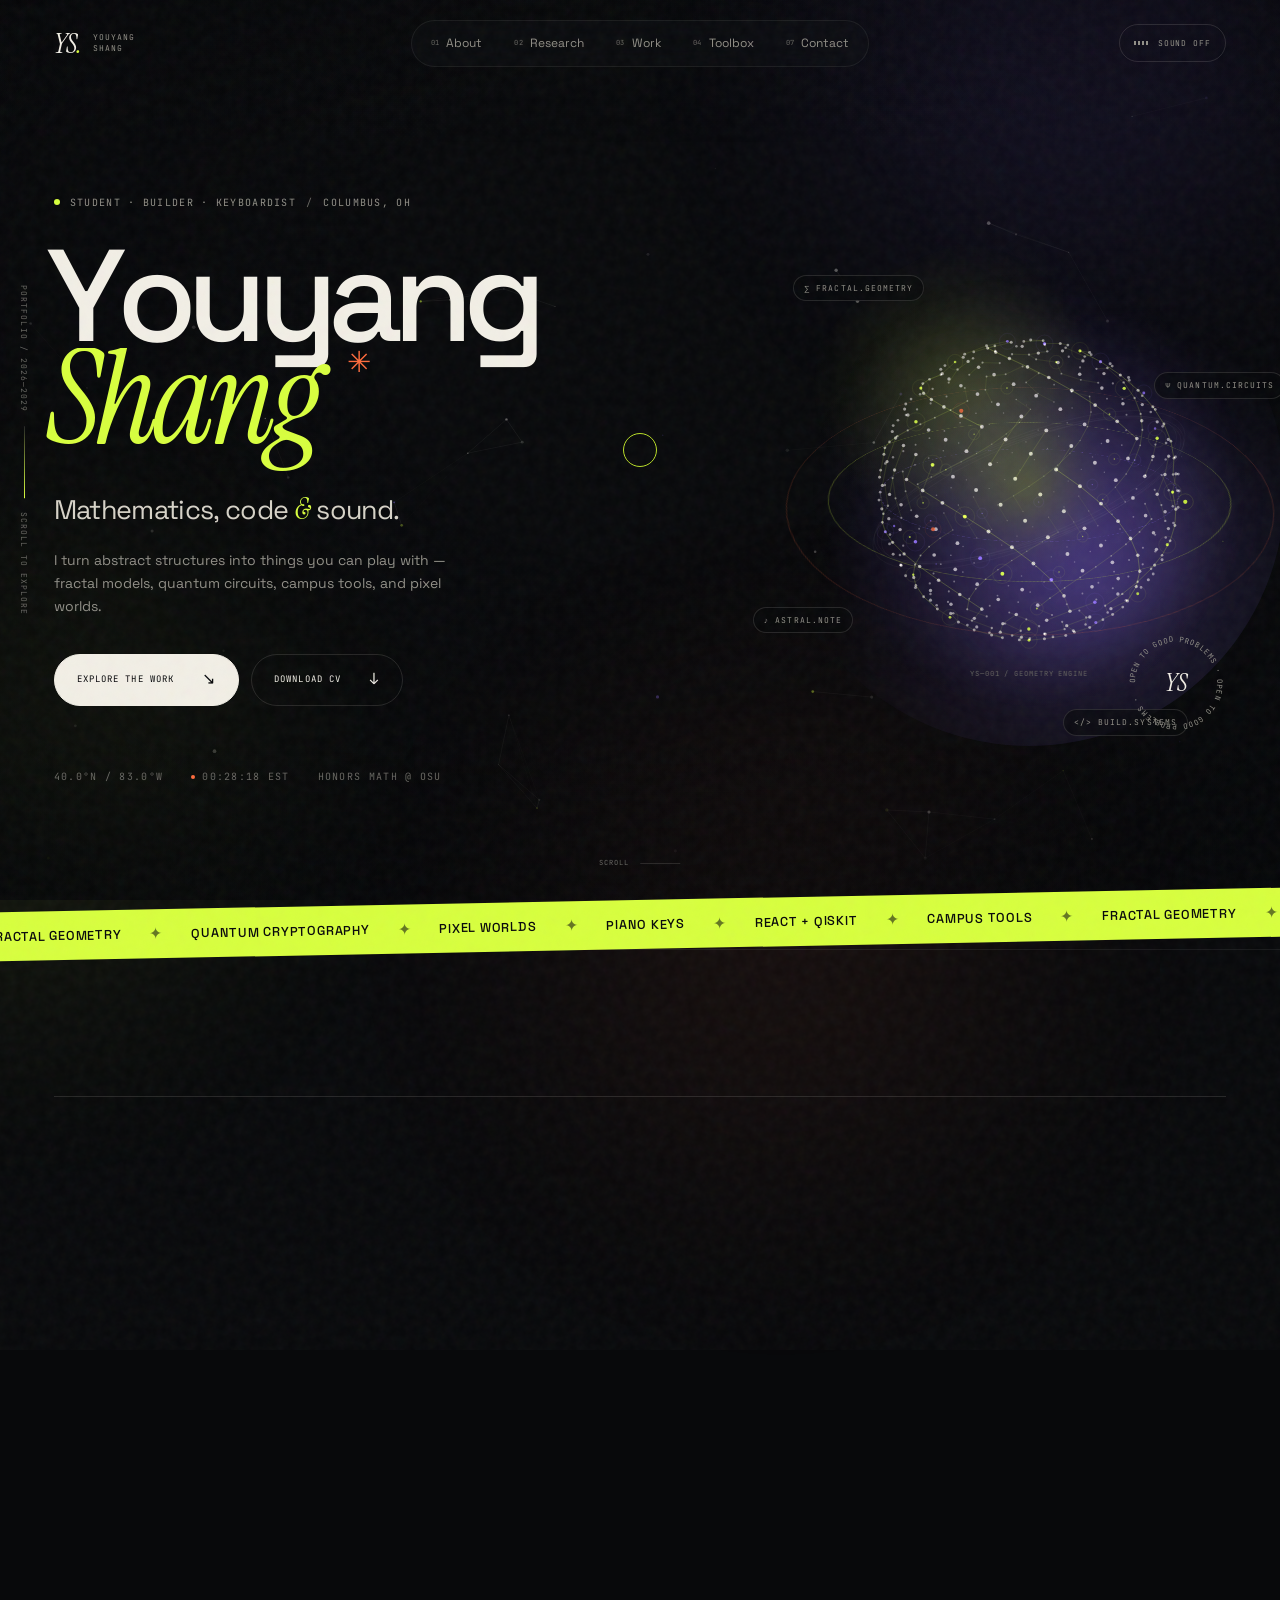
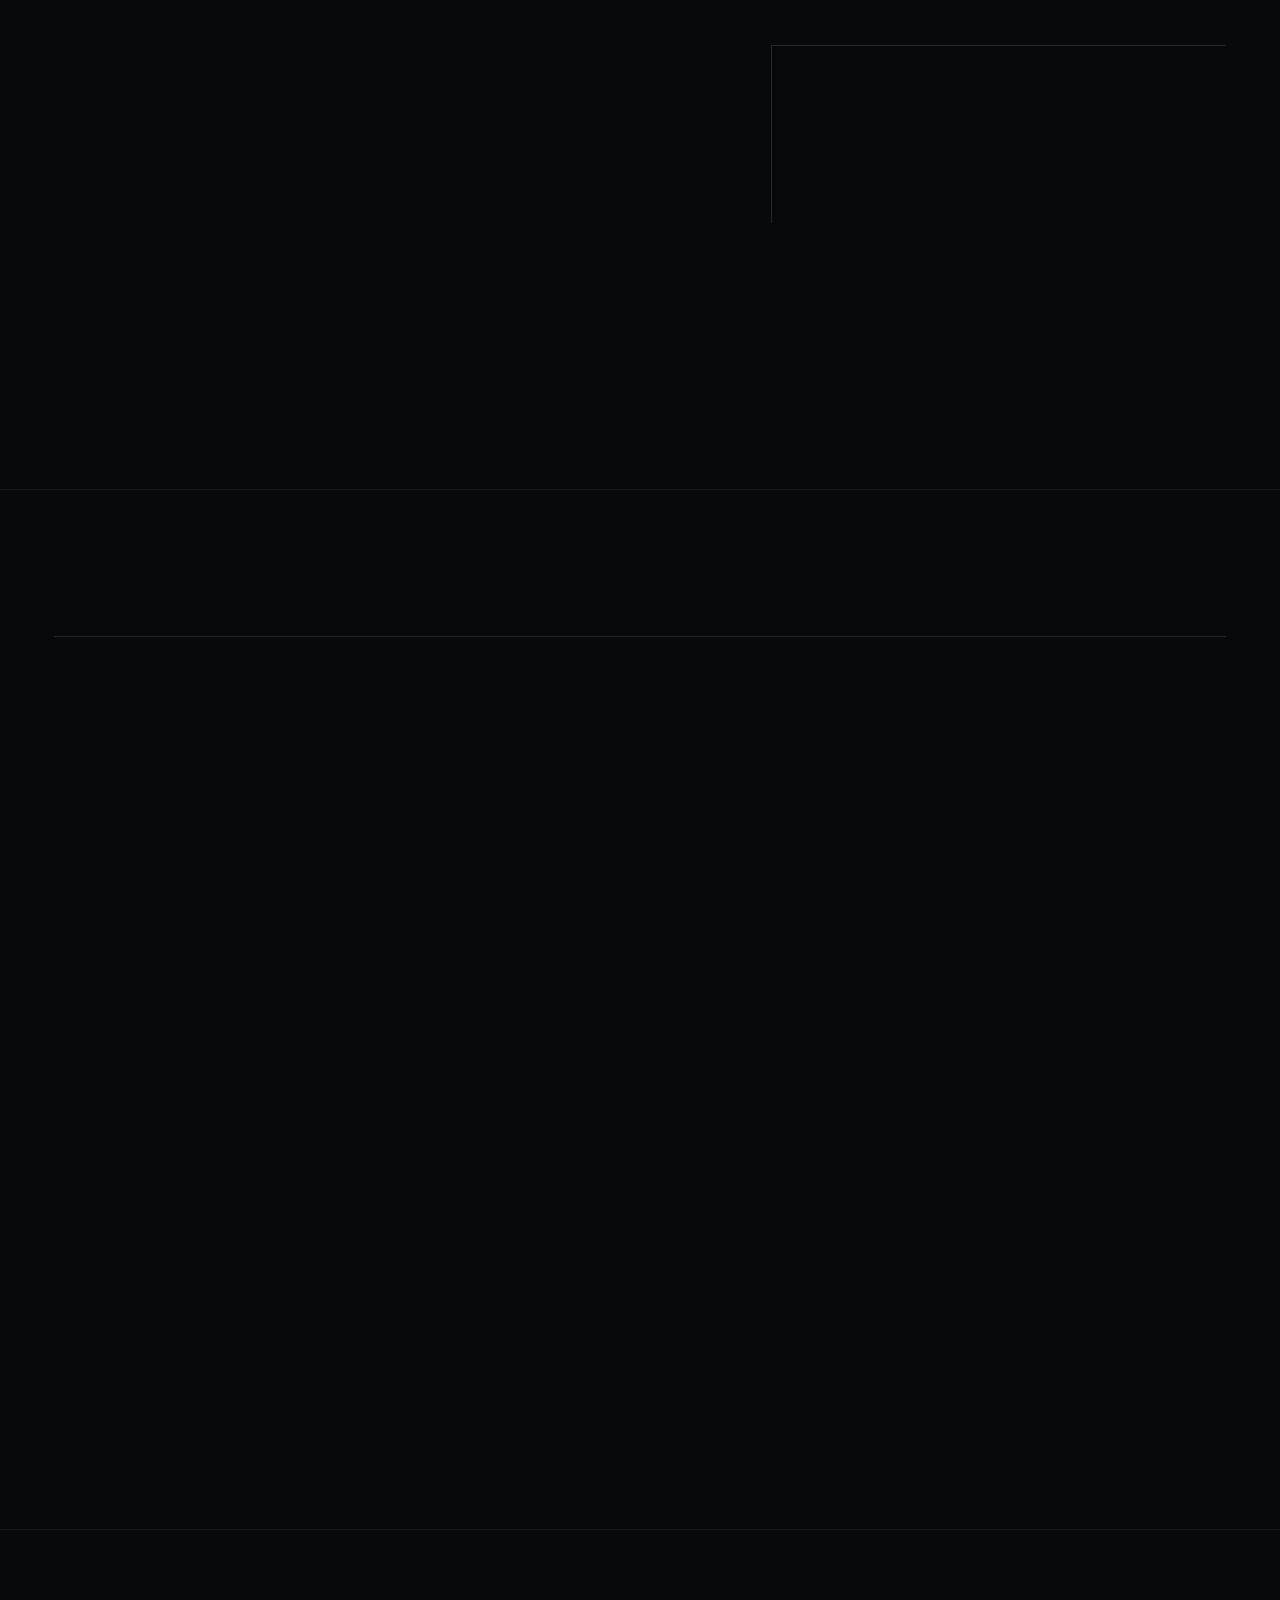
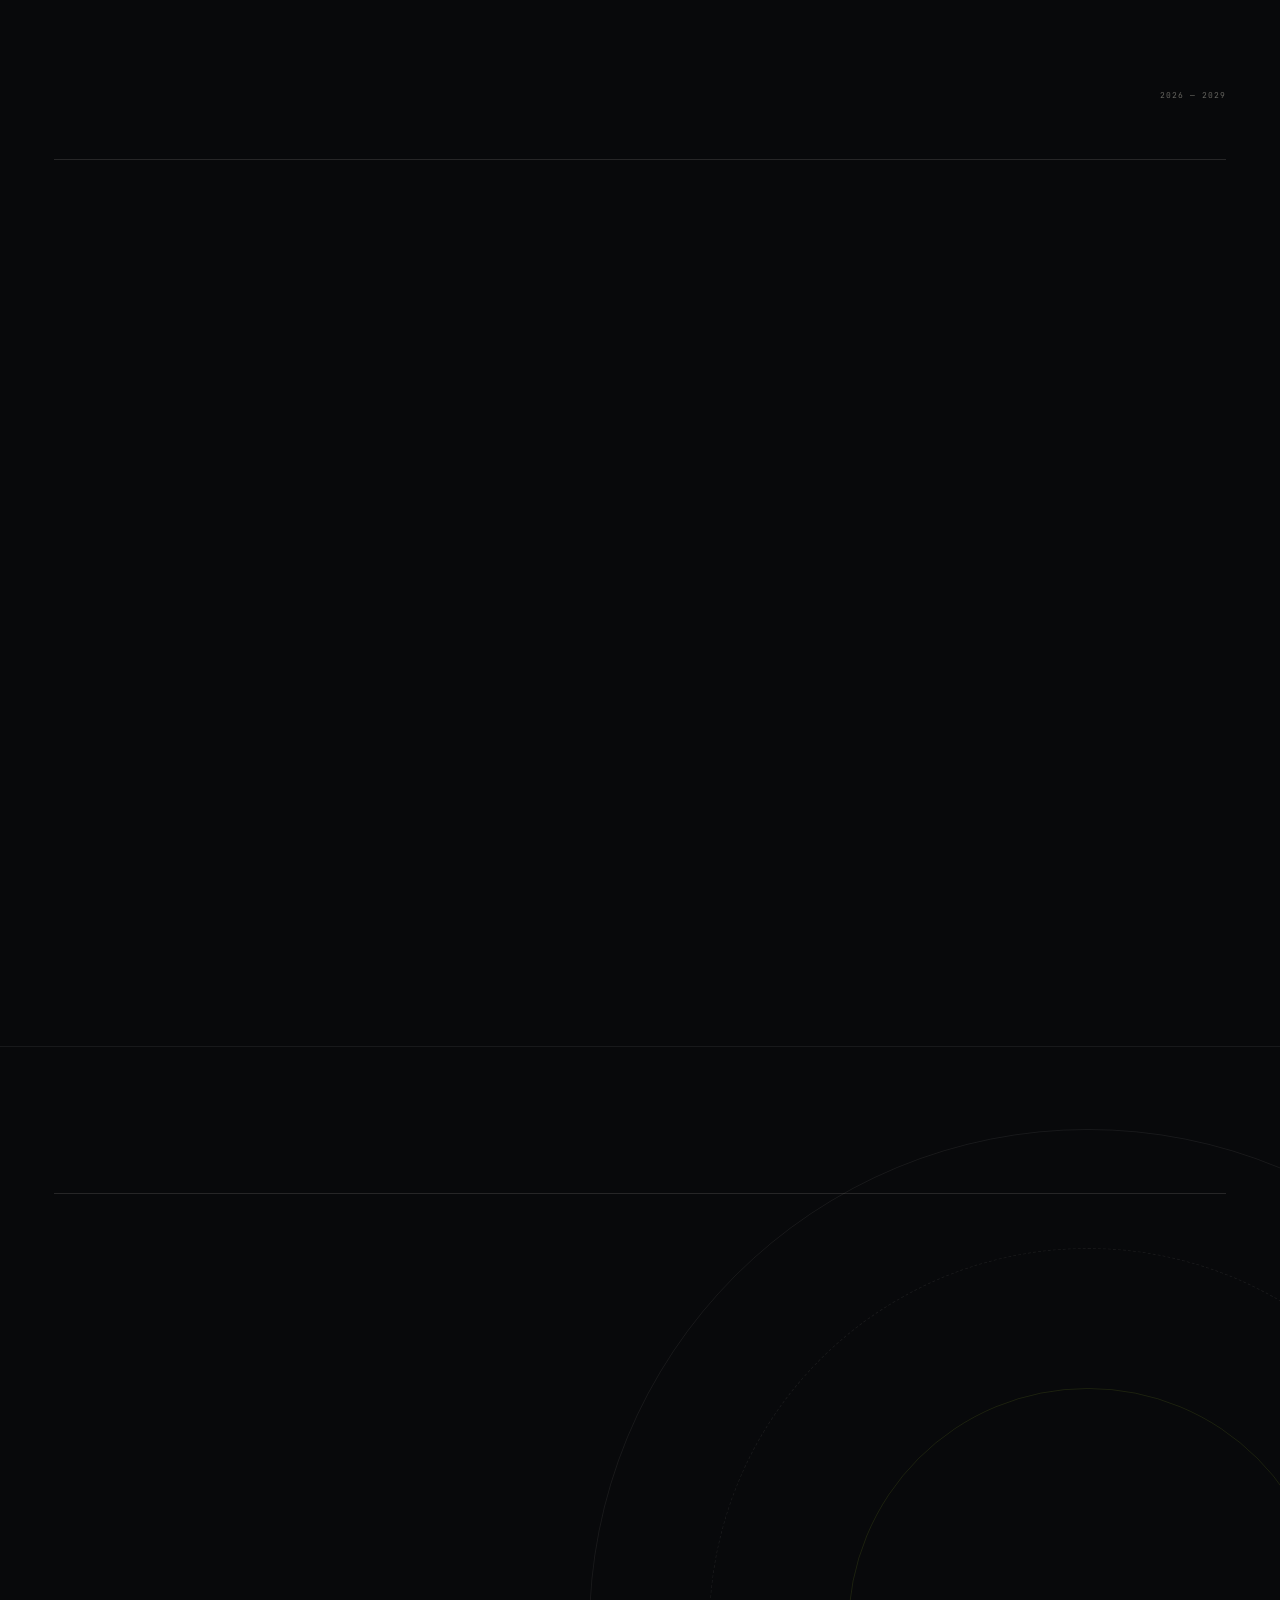
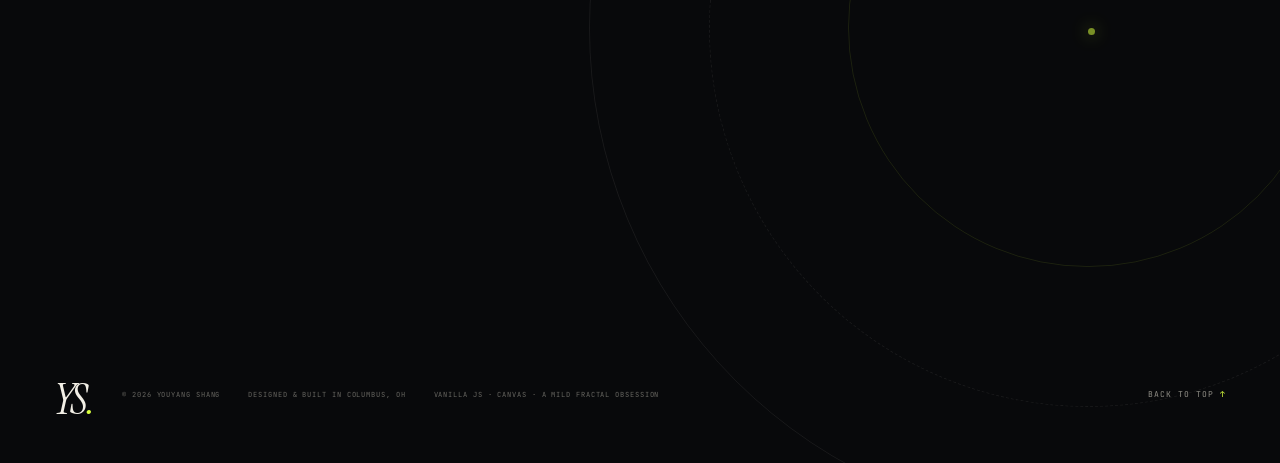
==== index.html @ ce225def "Build animated personal portfolio for GitHub Pages" ====
<!DOCTYPE html>
<html lang="en" data-theme="dark">
<head>
  <meta charset="utf-8">
  <script>document.documentElement.classList.add('js');</script>
  <meta name="viewport" content="width=device-width, initial-scale=1">
  <title>Youyang Shang — Mathematics, Code &amp; Sound</title>
  <meta name="description" content="Youyang Shang is an honors mathematics student at The Ohio State University building fractal models, quantum circuits, campus tools, pixel worlds, and music.">
  <meta name="author" content="Youyang Shang">
  <meta name="theme-color" content="#08090b">
  <link rel="canonical" href="https://zbq610610.github.io/">

  <meta property="og:type" content="website">
  <meta property="og:url" content="https://zbq610610.github.io/">
  <meta property="og:title" content="Youyang Shang — Mathematics, Code &amp; Sound">
  <meta property="og:description" content="Fractal geometry, quantum circuits, campus tools, pixel worlds, and piano keys. A portfolio by Youyang Shang.">
  <meta property="og:image" content="https://zbq610610.github.io/assets/img/og.png">
  <meta name="twitter:card" content="summary_large_image">
  <meta name="twitter:title" content="Youyang Shang — Mathematics, Code &amp; Sound">
  <meta name="twitter:description" content="Fractal geometry, quantum circuits, campus tools, pixel worlds, and piano keys.">
  <meta name="twitter:image" content="https://zbq610610.github.io/assets/img/og.png">

  <link rel="icon" href="assets/img/favicon.svg" type="image/svg+xml">
  <link rel="apple-touch-icon" href="assets/img/apple-touch-icon.png">
  <link rel="manifest" href="site.webmanifest">

  <link rel="preload" href="assets/fonts/space-grotesk.woff2" as="font" type="font/woff2" crossorigin>
  <link rel="preload" href="assets/fonts/instrument-serif-italic.woff2" as="font" type="font/woff2" crossorigin>
  <link rel="stylesheet" href="assets/css/style.css">
  <script type="module" src="assets/js/main.js"></script>
</head>
<body class="is-loading">
  <noscript>
    <style>
      .preloader { display: none !important; }
      body { overflow: auto !important; height: auto !important; }
      .reveal, .reveal-lines, .hero-reveal { opacity: 1 !important; transform: none !important; clip-path: none !important; }
    </style>
  </noscript>
  <a class="skip-link" href="#main">Skip to content</a>

  <div class="preloader" id="preloader" aria-hidden="true">
    <div class="preloader__grain"></div>
    <div class="preloader__inner">
      <div class="preloader__meta mono">
        <span>YS / PORTFOLIO</span>
        <span>COLUMBUS, OH</span>
      </div>
      <div class="preloader__word" aria-hidden="true">
        <span class="preloader__letter">Y</span><span class="preloader__letter">O</span><span class="preloader__letter">U</span><span class="preloader__letter">Y</span><span class="preloader__letter">A</span><span class="preloader__letter">N</span><span class="preloader__letter">G</span>
      </div>
      <div class="preloader__bar"><i id="preloader-bar"></i></div>
      <div class="preloader__meta mono">
        <span>LOADING THE UNIVERSE</span>
        <span id="preloader-count">000</span>
      </div>
    </div>
    <div class="preloader__curtain"></div>
  </div>

  <div class="cursor" id="cursor" aria-hidden="true"><span class="cursor__label" id="cursor-label"></span></div>
  <div class="cursor-dot" id="cursor-dot" aria-hidden="true"></div>
  <div class="scroll-progress" aria-hidden="true"><i id="scroll-progress-bar"></i></div>

  <canvas class="bg-canvas" id="bg-canvas" aria-hidden="true"></canvas>
  <div class="aurora aurora--one" aria-hidden="true"></div>
  <div class="aurora aurora--two" aria-hidden="true"></div>
  <div class="aurora aurora--three" aria-hidden="true"></div>
  <div class="grain" aria-hidden="true"></div>
  <div class="vignette" aria-hidden="true"></div>

  <header class="site-header" id="site-header">
    <a class="brand" href="#top" aria-label="Youyang Shang, back to top">
      <span class="brand__mark">YS<span class="brand__dot">.</span></span>
      <span class="brand__name">Youyang<br>Shang</span>
    </a>

    <nav class="nav" aria-label="Primary">
      <a href="#about" data-nav="about"><span class="nav__index">01</span>About</a>
      <a href="#research" data-nav="research"><span class="nav__index">02</span>Research</a>
      <a href="#work" data-nav="work"><span class="nav__index">03</span>Work</a>
      <a href="#skills" data-nav="skills"><span class="nav__index">04</span>Toolbox</a>
      <a href="#contact" data-nav="contact"><span class="nav__index">07</span>Contact</a>
    </nav>

    <div class="header-actions">
      <button class="sound-toggle" id="sound-toggle" type="button" aria-pressed="false" aria-label="Toggle ambient sound">
        <span class="sound-bars" aria-hidden="true"><i></i><i></i><i></i><i></i></span>
        <span class="sound-toggle__text">Sound off</span>
      </button>
      <button class="menu-toggle" id="menu-toggle" type="button" aria-expanded="false" aria-controls="menu-overlay">
        <span class="menu-toggle__lines" aria-hidden="true"><i></i><i></i></span>
        <span class="menu-toggle__text">Menu</span>
      </button>
    </div>
  </header>

  <div class="menu-overlay" id="menu-overlay" aria-hidden="true" inert>
    <div class="menu-overlay__inner">
      <div class="menu-overlay__meta mono"><span>INDEX / 2026</span><span>COLUMBUS, OH</span></div>
      <nav class="menu-overlay__nav" aria-label="Mobile">
        <a href="#top"><span>00</span>Top</a>
        <a href="#about"><span>01</span>About</a>
        <a href="#research"><span>02</span>Research</a>
        <a href="#work"><span>03</span>Work</a>
        <a href="#skills"><span>04</span>Toolbox</a>
        <a href="#beyond"><span>05</span>Beyond</a>
        <a href="#timeline"><span>06</span>Timeline</a>
        <a href="#contact"><span>07</span>Contact</a>
      </nav>
      <div class="menu-overlay__foot mono">
        <a href="mailto:shang.320@osu.edu">shang.320@osu.edu</a>
        <a href="https://linkedin.com/in/sicheng-qian0703" target="_blank" rel="noopener">LinkedIn ↗</a>
      </div>
    </div>
  </div>

  <main id="main">
    <section class="hero" id="top">
      <div class="hero__side mono" aria-hidden="true">
        <span>PORTFOLIO / 2026—2029</span>
        <span class="hero__side-line"></span>
        <span>SCROLL TO EXPLORE</span>
      </div>

      <div class="hero__grid wrap">
        <div class="hero__copy">
          <div class="hero__eyebrow mono hero-reveal">
            <span class="status-dot"></span>
            <span>STUDENT · BUILDER · KEYBOARDIST</span>
            <span class="hero__eyebrow-sep">/</span>
            <span>COLUMBUS, OH</span>
          </div>

          <h1 class="hero__title" aria-label="Youyang Shang">
            <span class="hero__line"><span class="hero__word" data-split>Youyang</span></span>
            <span class="hero__line hero__line--accent">
              <span class="hero__word hero__word--serif" data-split>Shang</span>
              <span class="hero__asterisk" aria-hidden="true">✳</span>
            </span>
          </h1>

          <p class="hero__tagline hero-reveal">Mathematics, code <span class="serif">&amp;</span> sound.</p>
          <p class="hero__lede hero-reveal">I turn abstract structures into things you can play with — fractal models, quantum circuits, campus tools, and pixel worlds.</p>

          <div class="hero__cta hero-reveal">
            <a class="button button--primary magnetic" href="#work" data-cursor="VIEW">
              <span>Explore the work</span>
              <span class="button__arrow" aria-hidden="true">↘</span>
            </a>
            <a class="button button--ghost" href="assets/pdf/Youyang-Shang-CV.pdf" download>
              <span>Download CV</span>
              <span class="button__arrow" aria-hidden="true">↓</span>
            </a>
          </div>

          <div class="hero__foot mono hero-reveal">
            <span>40.0°N / 83.0°W</span>
            <span class="hero__foot-live"><i></i><span id="local-time">16:13:24</span><span id="local-zone">EST</span></span>
            <span>HONORS MATH @ OSU</span>
          </div>
        </div>

        <div class="hero__visual" aria-hidden="true">
          <div class="orb-scene" id="orb-scene">
            <canvas id="orb-canvas"></canvas>
            <div class="orb-scene__ring orb-scene__ring--a"></div>
            <div class="orb-scene__ring orb-scene__ring--b"></div>
            <div class="orb-scene__ring orb-scene__ring--c"></div>
            <div class="orb-scene__crosshair"></div>
            <span class="orbit-label orbit-label--one mono">∑ fractal.geometry</span>
            <span class="orbit-label orbit-label--two mono">ψ quantum.circuits</span>
            <span class="orbit-label orbit-label--three mono">♪ astral.note</span>
            <span class="orbit-label orbit-label--four mono">&lt;/&gt; build.systems</span>
            <span class="orb-scene__coord mono">YS—001 / GEOMETRY ENGINE</span>
          </div>
          <div class="hero__stamp">
            <svg viewBox="0 0 120 120" role="presentation">
              <defs><path id="stamp-circle" d="M60,60 m-44,0 a44,44 0 1,1 88,0 a44,44 0 1,1 -88,0"></path></defs>
              <text><textPath href="#stamp-circle">OPEN TO GOOD PROBLEMS · OPEN TO GOOD PROBLEMS · </textPath></text>
            </svg>
            <span class="hero__stamp-center">YS</span>
          </div>
        </div>
      </div>

      <div class="scroll-cue mono" aria-hidden="true">
        <span>SCROLL</span>
        <span class="scroll-cue__line"><i></i></span>
      </div>
    </section>

    <div class="marquee marquee--hero" aria-hidden="true">
      <div class="marquee__track">
        <span class="marquee__group">FRACTAL GEOMETRY <i>✦</i> QUANTUM CRYPTOGRAPHY <i>✦</i> PIXEL WORLDS <i>✦</i> PIANO KEYS <i>✦</i> REACT + QISKIT <i>✦</i> CAMPUS TOOLS <i>✦</i></span>
        <span class="marquee__group">FRACTAL GEOMETRY <i>✦</i> QUANTUM CRYPTOGRAPHY <i>✦</i> PIXEL WORLDS <i>✦</i> PIANO KEYS <i>✦</i> REACT + QISKIT <i>✦</i> CAMPUS TOOLS <i>✦</i></span>
      </div>
    </div>

    <section class="section section--about" id="about">
      <div class="wrap">
        <div class="section-top">
          <div class="section-kicker mono reveal"><span>01</span> / ABOUT</div>
          <p class="section-note reveal">The short version, with the interesting parts left in.</p>
        </div>

        <div class="about-grid">
          <div class="about-copy">
            <h2 class="display reveal-lines">A mathematician<br>who likes to <em>ship.</em></h2>
            <div class="about-copy__text">
              <p class="reveal">I'm Youyang, an honors mathematics student at The Ohio State University, minoring in computer science. My work sits where proof meets play: I study self-similar structures, prototype tools for campus life, and build small worlds in Unity.</p>
              <p class="reveal">Outside the lab, I'm founding the Buckeyes ACG Piano Club and play keys for AstralNote. I care about making technical ideas feel intuitive — whether that's a scheduling algorithm, a quantum circuit, or a chord progression.</p>
            </div>
            <a class="text-link reveal" href="#timeline">
              <span>Follow the timeline</span>
              <span class="text-link__line"></span>
              <span aria-hidden="true">↘</span>
            </a>
          </div>

          <aside class="about-aside">
            <div class="id-card tilt reveal" data-tilt>
              <div class="id-card__top mono"><span>IDENTITY CARD</span><span>001 / YS</span></div>
              <div class="id-card__mark">YS</div>
              <dl class="id-card__data">
                <div><dt>NAME</dt><dd>Youyang Shang</dd></div>
                <div><dt>BASE</dt><dd>Columbus, OH</dd></div>
                <div><dt>FIELD</dt><dd>Mathematics / CS</dd></div>
                <div><dt>STATUS</dt><dd><span class="status-dot"></span>Building</dd></div>
              </dl>
              <div class="id-card__barcode" aria-hidden="true"></div>
              <div class="id-card__foot mono">VALID THROUGH 2029 · OSU</div>
              <div class="id-card__shine" aria-hidden="true"></div>
            </div>

            <div class="stats">
              <div class="stat reveal"><span class="stat__num" data-count="2029">2029</span><span class="stat__label mono">Expected graduation</span></div>
              <div class="stat reveal"><span class="stat__num" data-count="4">04</span><span class="stat__label mono">Projects in play</span></div>
              <div class="stat reveal"><span class="stat__num" data-count="2">02</span><span class="stat__label mono">Languages spoken</span></div>
              <div class="stat reveal"><span class="stat__num stat__num--inf">∞</span><span class="stat__label mono">Fractals explored</span></div>
            </div>
          </aside>
        </div>

        <div class="now-strip reveal">
          <div class="now-strip__label mono"><span class="status-dot"></span>NOW</div>
          <div class="now-strip__item"><span class="mono">RESEARCH</span><p>Fractal geometry @ Math Cycle Program</p></div>
          <div class="now-strip__item"><span class="mono">BUILDING</span><p>CampusPilot — quantum optimization</p></div>
          <div class="now-strip__item"><span class="mono">LEADING</span><p>Buckeyes ACG Piano Club</p></div>
          <div class="now-strip__arrow" aria-hidden="true">↘</div>
        </div>
      </div>
    </section>

    <section class="section section--research" id="research">
      <div class="wrap">
        <div class="section-top">
          <div class="section-kicker mono reveal"><span>02</span> / RESEARCH</div>
          <p class="section-note reveal">Math Cycle Program · since September 2026</p>
        </div>

        <div class="research-grid">
          <div class="research-copy">
            <h2 class="display reveal-lines">Geometry that repeats,<br><em>never quite</em> the same.</h2>
            <p class="lead reveal">At the Math Cycle Program, I study fractal geometry: structures built from self-similarity, recursive generation, and the strange forms nature keeps reusing.</p>
            <p class="reveal">I use computational simulations and mathematical proofs to test how those forms behave — measuring their properties, investigating their structure, and looking for the rules underneath.</p>

            <dl class="research-meta reveal">
              <div><dt>TOPIC</dt><dd>Fractal Geometry</dd></div>
              <div><dt>MENTOR</dt><dd>Ori Salim Friesen</dd></div>
              <div><dt>PROGRAM</dt><dd>Math Cycle Program</dd></div>
              <div><dt>SINCE</dt><dd>September 2026</dd></div>
            </dl>
          </div>

          <div class="fractal-stage reveal" data-tilt>
            <canvas id="fractal-canvas" aria-label="Animated fractal tree that responds to the pointer"></canvas>
            <div class="fractal-stage__hud mono">
              <span>DEPTH <b id="fractal-depth">09</b></span>
              <span>ANGLE <b id="fractal-angle">0.42</b></span>
              <span>DIM <b id="fractal-dim">1.71</b></span>
            </div>
            <div class="fractal-stage__caption mono">MOVE / DRAG TO BEND THE BRANCHES</div>
            <div class="fractal-stage__corner" aria-hidden="true"></div>
          </div>
        </div>
      </div>
    </section>

    <section class="section section--work" id="work">
      <div class="wrap">
        <div class="section-top">
          <div class="section-kicker mono reveal"><span>03</span> / SELECTED WORK</div>
          <p class="section-note reveal">Four projects, four ways to make an idea tangible.</p>
        </div>

        <div class="work-intro">
          <h2 class="display display--wide reveal-lines">Things I've<br><em>built, broken,</em><br>and rebuilt.</h2>
          <p class="work-intro__note reveal">Each one started with a constraint: a weekend, a team, a locked file, a stage. Hover the panels — they're alive.</p>
        </div>

        <div class="projects">
          <article class="project project--campus reveal" data-cursor="CASE 01">
            <div class="project__media">
              <canvas id="campus-canvas" aria-label="Animated campus map with a route finding its way between buildings"></canvas>
              <div class="project__media-top mono"><span>HACKOHIO 2026</span><span>LIVE SYSTEM</span></div>
              <div class="project__media-bottom mono"><span>40.0067° N</span><span>83.0305° W</span></div>
              <span class="project__index" aria-hidden="true">01</span>
            </div>
            <div class="project__body">
              <div class="project__meta mono"><span>PRODUCT / 2026—</span><span>TEAM LEAD</span></div>
              <h3 class="project__title">CampusPilot<span aria-hidden="true">↗</span></h3>
              <p class="project__role">Team Lead · Algorithm Designer</p>
              <p class="project__desc">A campus task-planning app built with three teammates. React + TypeScript on the surface, scheduling algorithms underneath — with a quantum-optimization and room-booking extension now in development.</p>
              <ul class="project__points">
                <li>Scheduling logic validated with automated test cases</li>
                <li>Built with React, TypeScript, and Python</li>
                <li>IBM Qiskit optimization in progress</li>
              </ul>
              <div class="tags"><span>React</span><span>TypeScript</span><span>Python</span><span>Qiskit</span></div>
            </div>
          </article>

          <article class="project project--game reveal" data-cursor="CASE 02">
            <div class="project__media">
              <canvas id="pixel-canvas" aria-label="Animated pixel-art night landscape with a small character"></canvas>
              <div class="project__media-top mono"><span>AUTUMN GAMEJAM 2026</span><span>UNITY 2D</span></div>
              <div class="project__media-bottom mono"><span>OSU GAME CREATION CLUB</span><span>SEP 2026</span></div>
              <span class="project__index" aria-hidden="true">02</span>
            </div>
            <div class="project__body">
              <div class="project__meta mono"><span>GAME / 2026</span><span>PROGRAMMER</span></div>
              <h3 class="project__title">Dimensional Adventure<span aria-hidden="true">↗</span></h3>
              <p class="project__role">Programmer · Prefabs, Assets &amp; UI</p>
              <p class="project__desc">A Unity 2D pixel-art GameJam world. I focused on gameplay programming, prefab creation and management, and the main menu + in-game UI that keeps the player oriented.</p>
              <ul class="project__points">
                <li>Gameplay systems and prefab pipeline</li>
                <li>Main menu and in-game interface design</li>
                <li>Built with a team at OSU Game Creation Club</li>
              </ul>
              <div class="tags"><span>Unity</span><span>C#</span><span>GameJam</span><span>Pixel Art</span></div>
            </div>
          </article>

          <article class="project project--quantum reveal" data-cursor="CASE 03">
            <div class="project__media">
              <canvas id="quantum-canvas" aria-label="Animated quantum sphere with orbiting particles and encryption keys"></canvas>
              <div class="project__media-top mono"><span>QISKIT FALL FEST 2026</span><span>10 FILES LOCKED</span></div>
              <div class="project__media-bottom mono"><span>IBM QISKIT</span><span>NOV 2026</span></div>
              <span class="project__index" aria-hidden="true">03</span>
            </div>
            <div class="project__body">
              <div class="project__meta mono"><span>QUANTUM / 2026</span><span>PROGRAMMER</span></div>
              <h3 class="project__title">Quantum Cryptograph<span aria-hidden="true">↗</span></h3>
              <p class="project__role">Programmer · Qiskit Fall Fest</p>
              <p class="project__desc">A quantum cryptography challenge: recover encryption keys and decrypt 10 locked files. I built the post-processing and decryption workflow that turned circuit outputs into valid keys, then verified the solutions against official tests.</p>
              <ul class="project__points">
                <li>Circuit outputs converted into working decryption keys</li>
                <li>Solutions verified through official tests and randomized trials</li>
                <li>Managed final code packaging and submission</li>
              </ul>
              <div class="tags"><span>Qiskit</span><span>Python</span><span>Quantum</span><span>Cryptography</span></div>
            </div>
          </article>

          <article class="project project--music reveal" data-cursor="CASE 04">
            <div class="project__media">
              <canvas id="audio-canvas" aria-label="Animated audio waveform, piano keys, and floating musical notes"></canvas>
              <div class="project__media-top mono"><span>ASTRALNOTE</span><span>LIVE / 2026—</span></div>
              <div class="project__media-bottom mono"><span>OSU JPAS CLUB</span><span>KEYBOARDER</span></div>
              <span class="project__index" aria-hidden="true">04</span>
            </div>
            <div class="project__body">
              <div class="project__meta mono"><span>SOUND / 2026—</span><span>INTERN KEYBOARDER</span></div>
              <h3 class="project__title">AstralNote<span aria-hidden="true">↗</span></h3>
              <p class="project__role">Intern Keyboarder · OSU JPAS Club</p>
              <p class="project__desc">Keyboard accompaniment for an anime + ACG music band — rehearsals, live performances, and arrangements that move between styles. A different kind of system: listening, adapting, and holding the groove.</p>
              <ul class="project__points">
                <li>Keyboard accompaniment for rehearsals and live performances</li>
                <li>Musical arrangements adapted across styles</li>
                <li>Collaboration with a full band, on stage and off</li>
              </ul>
              <div class="tags"><span>Piano</span><span>Arrangement</span><span>Live</span><span>ACG</span></div>
            </div>
          </article>
        </div>
      </div>
    </section>

    <section class="section section--skills" id="skills">
      <div class="wrap">
        <div class="section-top">
          <div class="section-kicker mono reveal"><span>04</span> / TOOLBOX</div>
          <p class="section-note reveal">Hover anything. It's all connected.</p>
        </div>

        <div class="skills-head">
          <h2 class="display reveal-lines">A stack for<br><em>curious</em> problems.</h2>
          <p class="skills-head__note reveal">I like tools that get out of the way — and foundations that don't. Here's what I reach for.</p>
        </div>

        <div class="skill-board reveal">
          <div class="skill-board__glow" aria-hidden="true"></div>
          <div class="skill-row">
            <div class="skill-row__label mono"><span>01</span>LANGUAGES</div>
            <div class="skill-chips">
              <span class="chip chip--lg" data-skill>C++</span>
              <span class="chip" data-skill>C#</span>
              <span class="chip" data-skill>Java</span>
              <span class="chip chip--lg" data-skill>Python</span>
              <span class="chip" data-skill>JavaScript</span>
              <span class="chip" data-skill>TypeScript</span>
            </div>
          </div>
          <div class="skill-row">
            <div class="skill-row__label mono"><span>02</span>TOOLS</div>
            <div class="skill-chips">
              <span class="chip chip--accent" data-skill>Unity Engine</span>
              <span class="chip" data-skill>React</span>
              <span class="chip chip--accent" data-skill>Qiskit</span>
              <span class="chip" data-skill>Unity Editor</span>
              <span class="chip" data-skill>Canvas / Web Audio</span>
            </div>
          </div>
          <div class="skill-row">
            <div class="skill-row__label mono"><span>03</span>FOUNDATIONS</div>
            <div class="skill-chips">
              <span class="chip" data-skill>Object-Oriented Programming</span>
              <span class="chip" data-skill>Data Structures</span>
              <span class="chip" data-skill>Algorithms</span>
              <span class="chip" data-skill>Mathematical Analysis</span>
              <span class="chip" data-skill>Statistics</span>
              <span class="chip" data-skill>Quantum Cryptography</span>
            </div>
          </div>
          <div class="skill-row">
            <div class="skill-row__label mono"><span>04</span>HUMAN</div>
            <div class="skill-chips">
              <span class="chip chip--warm" data-skill>Mandarin · Native</span>
              <span class="chip chip--warm" data-skill>English · Fluent</span>
              <span class="chip chip--warm" data-skill>Piano</span>
              <span class="chip chip--warm" data-skill>Ensemble Arrangement</span>
              <span class="chip chip--warm" data-skill>Community Building</span>
            </div>
          </div>
          <div class="skill-board__foot mono">
            <span>CURRENTLY EXPLORING</span>
            <span>quantum optimization · generative geometry · better interfaces</span>
          </div>
        </div>
      </div>
    </section>

    <section class="section section--beyond" id="beyond">
      <div class="wrap">
        <div class="section-top">
          <div class="section-kicker mono reveal"><span>05</span> / BEYOND THE PROOF</div>
          <p class="section-note reveal">The part that doesn't fit on a transcript.</p>
        </div>

        <div class="beyond-grid">
          <div class="beyond-copy">
            <h2 class="display reveal-lines">Off the<br><em>proof sheet.</em></h2>
            <p class="lead reveal">I'm founding the Buckeyes ACG Piano Club to bring piano lovers and anime / comics / games fans together through music.</p>
            <p class="reveal">I also play keys for AstralNote. The job is equal parts arrangement, listening, and keeping a straight face when the set list changes. Music taught me the thing math already suspected: structure is more fun when someone can feel it.</p>
            <blockquote class="pull-quote reveal">“Music is mathematics<br>you can <em>feel.</em>”</blockquote>

            <div class="beyond-roles reveal">
              <div class="beyond-role">
                <span class="mono">FOUNDER &amp; PRESIDENT</span>
                <h3>Buckeyes ACG Piano Club</h3>
                <p>The Ohio State University · from Feb 2027 (expected)</p>
              </div>
              <div class="beyond-role">
                <span class="mono">INTERN KEYBOARDER</span>
                <h3>AstralNote</h3>
                <p>OSU JPAS Club · Nov 2026—present</p>
              </div>
            </div>
          </div>

          <div class="piano-card tilt reveal" data-tilt>
            <div class="piano-card__head mono"><span>ASTRALNOTE / STUDIO</span><span>44.1 kHz</span></div>
            <div class="piano" id="piano" role="group" aria-label="Interactive piano — click or use arrow keys to play"></div>
            <div class="piano-card__foot">
              <div class="piano-card__hint mono">TAP THE KEYS · SOUND ON</div>
              <button class="piano-demo" id="piano-demo" type="button"><span class="piano-demo__dot"></span>Play a little phrase</button>
            </div>
            <div class="piano-card__notes" aria-hidden="true"><span>♪</span><span>♫</span><span>♪</span></div>
          </div>
        </div>
      </div>
    </section>

    <section class="section section--timeline" id="timeline">
      <div class="wrap">
        <div class="section-top">
          <div class="section-kicker mono reveal"><span>06</span> / TIMELINE</div>
          <p class="section-note reveal">A short history of showing up.</p>
        </div>

        <div class="timeline-head">
          <h2 class="display reveal-lines">Still <em>early.</em><br>By design.</h2>
          <span class="timeline-head__mark mono">2026 — 2029</span>
        </div>

        <ol class="timeline">
          <li class="timeline__item reveal">
            <span class="timeline__date mono">2026.08</span>
            <div class="timeline__body"><h3>Started at The Ohio State University</h3><p>B.S. Mathematics, Honors theoretical track · Minor in Computer Science.</p></div>
            <span class="timeline__tag mono">EDUCATION</span>
          </li>
          <li class="timeline__item reveal">
            <span class="timeline__date mono">2026.09</span>
            <div class="timeline__body"><h3>Math Cycle Program</h3><p>Began research in fractal geometry with mentor Ori Salim Friesen.</p></div>
            <span class="timeline__tag mono">RESEARCH</span>
          </li>
          <li class="timeline__item reveal">
            <span class="timeline__date mono">2026.09</span>
            <div class="timeline__body"><h3>Dimensional Adventure</h3><p>Programmer on a Unity 2D pixel-art GameJam project with OSU Game Creation Club.</p></div>
            <span class="timeline__tag mono">GAME</span>
          </li>
          <li class="timeline__item reveal">
            <span class="timeline__date mono">2026.10</span>
            <div class="timeline__body"><h3>CampusPilot @ HackOHIO</h3><p>Team lead and algorithm designer; prototype continues to grow after the hackathon.</p></div>
            <span class="timeline__tag mono">PRODUCT</span>
          </li>
          <li class="timeline__item reveal">
            <span class="timeline__date mono">2026.11</span>
            <div class="timeline__body"><h3>Quantum Cryptograph</h3><p>Qiskit Fall Fest challenge: recover keys, decrypt 10 files, verify the circuits.</p></div>
            <span class="timeline__tag mono">QUANTUM</span>
          </li>
          <li class="timeline__item reveal">
            <span class="timeline__date mono">2026.11</span>
            <div class="timeline__body"><h3>AstralNote</h3><p>Joined as intern keyboarder for the OSU JPAS Club's anime + ACG music band.</p></div>
            <span class="timeline__tag mono">MUSIC</span>
          </li>
          <li class="timeline__item timeline__item--future reveal">
            <span class="timeline__date mono">2027.02</span>
            <div class="timeline__body"><h3>Buckeyes ACG Piano Club</h3><p>Founding the student org as Founder &amp; President. Piano performances, theory tutoring, collaborative workshops.</p></div>
            <span class="timeline__tag mono">NEXT</span>
          </li>
        </ol>
      </div>
    </section>

    <section class="section section--contact" id="contact">
      <div class="contact-orbit" aria-hidden="true">
        <div class="contact-orbit__ring"></div>
        <div class="contact-orbit__ring"></div>
        <div class="contact-orbit__ring"></div>
        <span class="contact-orbit__dot"></span>
      </div>

      <div class="wrap">
        <div class="section-top">
          <div class="section-kicker mono reveal"><span>07</span> / SAY HELLO</div>
          <p class="section-note reveal">The inbox is open.</p>
        </div>

        <h2 class="contact-title reveal-lines">Let's make something<br><em>that doesn't fit</em><br>on a résumé.</h2>
        <p class="contact-lede reveal">Research, a strange build, a score, or just a good problem — I'd like to hear about it.</p>

        <a class="contact-email magnetic reveal" href="mailto:shang.320@osu.edu" data-cursor="SAY HI">
          <span class="contact-email__text">shang.320@osu.edu</span>
          <span class="contact-email__arrow" aria-hidden="true">↗</span>
        </a>

        <div class="contact-grid reveal">
          <div class="contact-cell">
            <span class="mono">ELSEWHERE</span>
            <a href="https://linkedin.com/in/sicheng-qian0703" target="_blank" rel="noopener">LinkedIn <span>↗</span></a>
            <a href="https://github.com/zbq610610" target="_blank" rel="noopener">GitHub <span>↗</span></a>
          </div>
          <div class="contact-cell">
            <span class="mono">DIRECT</span>
            <a href="tel:+16145865056">614-586-5056</a>
            <button class="copy-email" id="copy-email" type="button" data-email="shang.320@osu.edu">Copy email <span>⧉</span></button>
          </div>
          <div class="contact-cell">
            <span class="mono">BASED IN</span>
            <p>Columbus, Ohio<br><span class="muted">40.0°N / 83.0°W</span></p>
          </div>
          <div class="contact-cell">
            <span class="mono">CURRENTLY</span>
            <p>Studying math.<br><span class="muted">Building things anyway.</span></p>
          </div>
        </div>

        <footer class="footer">
          <a class="footer__brand" href="#top">YS<span>.</span></a>
          <div class="footer__meta mono">
            <span>© 2026 YOUYANG SHANG</span>
            <span>DESIGNED &amp; BUILT IN COLUMBUS, OH</span>
            <span>VANILLA JS · CANVAS · A MILD FRACTAL OBSESSION</span>
          </div>
          <a class="footer__top mono" href="#top">BACK TO TOP <span>↑</span></a>
        </footer>
      </div>
    </section>
  </main>

  <div class="toast" id="toast" role="status" aria-live="polite">Email copied</div>
</body>
</html>
---- assets/css/style.css ----
/* =========================================================
   YOUYANG SHANG — personal site
   Type: Space Grotesk / Instrument Serif / JetBrains Mono
   ========================================================= */

@font-face {
  font-family: 'Space Grotesk';
  src: url('../fonts/space-grotesk.woff2') format('woff2');
  font-weight: 300 700;
  font-style: normal;
  font-display: swap;
}
@font-face {
  font-family: 'Instrument Serif';
  src: url('../fonts/instrument-serif.woff2') format('woff2');
  font-weight: 400;
  font-style: normal;
  font-display: swap;
}
@font-face {
  font-family: 'Instrument Serif';
  src: url('../fonts/instrument-serif-italic.woff2') format('woff2');
  font-weight: 400;
  font-style: italic;
  font-display: swap;
}
@font-face {
  font-family: 'JetBrains Mono';
  src: url('../fonts/jetbrains-mono.woff2') format('woff2');
  font-weight: 400 600;
  font-style: normal;
  font-display: swap;
}

:root {
  --bg: #08090b;
  --bg-soft: #0c0e11;
  --panel: #111317;
  --panel-2: #171a1f;
  --ink: #f2efe6;
  --ink-soft: #d7d3c8;
  --muted: #918f87;
  --muted-2: #676661;
  --line: rgba(242, 239, 230, 0.13);
  --line-soft: rgba(242, 239, 230, 0.07);
  --lime: #d8ff3e;
  --lime-dim: #a9c92d;
  --violet: #9070ff;
  --orange: #ff6b3d;
  --cyan: #55e6d2;
  --black: #07080a;

  --font-sans: 'Space Grotesk', 'Segoe UI Variable', 'Segoe UI', sans-serif;
  --font-serif: 'Instrument Serif', 'Iowan Old Style', Georgia, serif;
  --font-mono: 'JetBrains Mono', 'Cascadia Mono', Consolas, monospace;

  --edge: clamp(20px, 4.2vw, 76px);
  --max: 1500px;
  --header-h: 88px;

  --ease: cubic-bezier(0.22, 1, 0.36, 1);
  --ease-in-out: cubic-bezier(0.76, 0, 0.24, 1);
  --ease-soft: cubic-bezier(0.33, 1, 0.68, 1);

  --z-bg: -5;
  --z-header: 100;
}

*,
*::before,
*::after { box-sizing: border-box; }

html {
  scroll-behavior: auto;
  overflow-x: clip;
  -webkit-text-size-adjust: 100%;
  text-rendering: optimizeLegibility;
}

body {
  margin: 0;
  min-height: 100vh;
  overflow-x: hidden;
  background: var(--bg);
  color: var(--ink);
  font-family: var(--font-sans);
  font-weight: 400;
  font-size: 16px;
  line-height: 1.55;
  -webkit-font-smoothing: antialiased;
  -moz-osx-font-smoothing: grayscale;
}

body.is-loading { overflow: hidden; height: 100vh; }
body.menu-open { overflow: hidden; }

::selection { background: var(--lime); color: var(--black); }

img, svg, canvas { display: block; max-width: 100%; }
a { color: inherit; text-decoration: none; }
button { font: inherit; color: inherit; background: none; border: 0; cursor: pointer; }
p, h1, h2, h3, h4, ul, ol, dl, dd, dt, blockquote { margin: 0; }
ul, ol { padding: 0; list-style: none; }

:focus-visible {
  outline: 2px solid var(--lime);
  outline-offset: 4px;
  border-radius: 2px;
}

.skip-link {
  position: fixed;
  top: 14px;
  left: 14px;
  z-index: 10000;
  padding: 10px 16px;
  background: var(--lime);
  color: var(--black);
  font-family: var(--font-mono);
  font-size: 12px;
  transform: translateY(-160%);
  transition: transform 0.25s var(--ease);
}
.skip-link:focus { transform: translateY(0); }

.wrap {
  width: 100%;
  max-width: var(--max);
  margin-inline: auto;
  padding-inline: var(--edge);
}

.mono {
  font-family: var(--font-mono);
  font-size: 10px;
  font-weight: 400;
  letter-spacing: 0.13em;
  text-transform: uppercase;
}

.serif { font-family: var(--font-serif); font-style: italic; font-weight: 400; }
.muted { color: var(--muted); }

/* ---------- background ---------- */
.bg-canvas {
  position: fixed;
  inset: 0;
  width: 100%;
  height: 100%;
  z-index: var(--z-bg);
  pointer-events: none;
  opacity: 0.7;
}

.aurora {
  position: fixed;
  z-index: -4;
  width: 62vw;
  height: 62vw;
  border-radius: 50%;
  filter: blur(110px);
  opacity: 0.16;
  pointer-events: none;
  will-change: transform;
}
.aurora--one {
  top: -28vw;
  right: -16vw;
  background: radial-gradient(circle at 50% 50%, #7f5bff 0%, transparent 62%);
  animation: aurora-drift-a 26s ease-in-out infinite alternate;
}
.aurora--two {
  top: 42vh;
  left: -30vw;
  background: radial-gradient(circle at 50% 50%, #d8ff3e 0%, transparent 62%);
  opacity: 0.09;
  animation: aurora-drift-b 32s ease-in-out infinite alternate;
}
.aurora--three {
  bottom: -34vw;
  right: 8vw;
  background: radial-gradient(circle at 50% 50%, #ff6b3d 0%, transparent 66%);
  opacity: 0.08;
  animation: aurora-drift-a 38s ease-in-out infinite alternate-reverse;
}

@keyframes aurora-drift-a {
  0% { transform: translate3d(0, 0, 0) scale(1); }
  100% { transform: translate3d(-8vw, 7vh, 0) scale(1.12); }
}
@keyframes aurora-drift-b {
  0% { transform: translate3d(0, 0, 0) scale(1.1); }
  100% { transform: translate3d(9vw, -5vh, 0) scale(0.94); }
}

.grain {
  position: fixed;
  inset: -50%;
  z-index: 900;
  pointer-events: none;
  opacity: 0.045;
  background-image: url("data:image/svg+xml,%3Csvg viewBox='0 0 220 220' xmlns='http://www.w3.org/2000/svg'%3E%3Cfilter id='n'%3E%3CfeTurbulence type='fractalNoise' baseFrequency='0.82' numOctaves='4' stitchTiles='stitch'/%3E%3C/filter%3E%3Crect width='100%25' height='100%25' filter='url(%23n)'/%3E%3C/svg%3E");
  animation: grain-shift 0.55s steps(2) infinite;
}
@keyframes grain-shift {
  0% { transform: translate(0, 0); }
  25% { transform: translate(-2%, 1.5%); }
  50% { transform: translate(1.5%, -2%); }
  75% { transform: translate(-1%, -1%); }
  100% { transform: translate(2%, 1%); }
}

.vignette {
  position: fixed;
  inset: 0;
  z-index: -2;
  pointer-events: none;
  background:
    radial-gradient(ellipse at 50% 35%, transparent 30%, rgba(5, 6, 8, 0.22) 70%, rgba(5, 6, 8, 0.72) 100%),
    linear-gradient(to bottom, rgba(5, 6, 8, 0.18), transparent 16%, transparent 82%, rgba(5, 6, 8, 0.35));
}

/* ---------- cursor ---------- */
.cursor,
.cursor-dot {
  position: fixed;
  top: 0;
  left: 0;
  z-index: 9998;
  pointer-events: none;
  opacity: 0;
  transform: translate3d(-100px, -100px, 0);
}
.cursor {
  width: 34px;
  height: 34px;
  margin: -17px 0 0 -17px;
  border: 1px solid rgba(216, 255, 62, 0.9);
  border-radius: 50%;
  transition: width 0.35s var(--ease), height 0.35s var(--ease), margin 0.35s var(--ease), background 0.35s var(--ease), border-color 0.35s var(--ease), opacity 0.3s;
  mix-blend-mode: difference;
  display: grid;
  place-items: center;
}
.cursor__label {
  font-family: var(--font-mono);
  font-size: 8px;
  letter-spacing: 0.1em;
  color: var(--black);
  opacity: 0;
  transform: scale(0.7);
  transition: opacity 0.25s, transform 0.25s;
  white-space: nowrap;
}
.cursor-dot {
  width: 5px;
  height: 5px;
  margin: -2.5px 0 0 -2.5px;
  border-radius: 50%;
  background: var(--lime);
  transition: opacity 0.3s;
}
html.has-custom-cursor .cursor,
html.has-custom-cursor .cursor-dot { opacity: 1; }
html.has-custom-cursor,
html.has-custom-cursor a,
html.has-custom-cursor button,
html.has-custom-cursor [data-cursor] { cursor: none; }
.cursor.is-hover {
  width: 62px;
  height: 62px;
  margin: -31px 0 0 -31px;
  background: var(--lime);
  border-color: var(--lime);
  mix-blend-mode: normal;
}
.cursor.is-hover .cursor__label { opacity: 1; transform: scale(1); }
.cursor.is-down { width: 22px; height: 22px; margin: -11px 0 0 -11px; }

/* ---------- scroll progress ---------- */
.scroll-progress {
  position: fixed;
  top: 0;
  left: 0;
  width: 100%;
  height: 2px;
  z-index: 1001;
  background: transparent;
  pointer-events: none;
}
.scroll-progress i {
  display: block;
  width: 100%;
  height: 100%;
  background: linear-gradient(90deg, var(--violet), var(--lime) 55%, var(--orange));
  transform: scaleX(0);
  transform-origin: 0 50%;
}

/* ---------- preloader ---------- */
.preloader {
  position: fixed;
  inset: 0;
  z-index: 9999;
  display: grid;
  place-items: center;
  background: transparent;
  overflow: hidden;
  pointer-events: auto;
}
.preloader.is-done { pointer-events: none; }
.preloader__grain {
  position: absolute;
  inset: -40%;
  z-index: 1;
  opacity: 0.08;
  background-image: url("data:image/svg+xml,%3Csvg viewBox='0 0 180 180' xmlns='http://www.w3.org/2000/svg'%3E%3Cfilter id='n'%3E%3CfeTurbulence type='fractalNoise' baseFrequency='0.9' numOctaves='3' stitchTiles='stitch'/%3E%3C/filter%3E%3Crect width='100%25' height='100%25' filter='url(%23n)'/%3E%3C/svg%3E");
  animation: grain-shift 0.4s steps(2) infinite;
}
.preloader__inner {
  position: relative;
  z-index: 3;
  width: min(860px, 84vw);
}
.preloader__meta {
  display: flex;
  justify-content: space-between;
  color: var(--muted);
}
.preloader__word {
  display: flex;
  justify-content: space-between;
  margin: 7vh 0 6vh;
  font-size: clamp(2.6rem, 11vw, 9rem);
  font-weight: 500;
  line-height: 0.8;
  letter-spacing: -0.075em;
}
.preloader__letter {
  display: inline-block;
  transform: translateY(115%);
  color: var(--ink);
  animation: preloader-letter 1s var(--ease) forwards;
}
.preloader__letter:nth-child(2) { animation-delay: 0.045s; }
.preloader__letter:nth-child(3) { animation-delay: 0.09s; }
.preloader__letter:nth-child(4) { animation-delay: 0.135s; }
.preloader__letter:nth-child(5) { animation-delay: 0.18s; }
.preloader__letter:nth-child(6) { animation-delay: 0.225s; }
.preloader__letter:nth-child(7) { animation-delay: 0.27s; }
@keyframes preloader-letter {
  to { transform: translateY(0); }
}
.preloader__bar {
  height: 1px;
  background: rgba(242, 239, 230, 0.16);
  overflow: hidden;
}
.preloader__bar i {
  display: block;
  width: 100%;
  height: 100%;
  background: var(--lime);
  transform: scaleX(0);
  transform-origin: 0 50%;
}
.preloader__bar + .preloader__meta { margin-top: 16px; }
.preloader__curtain {
  position: absolute;
  inset: 0;
  z-index: 2;
  background: #07080a;
  transform: translateY(0);
}
.preloader.is-done .preloader__curtain {
  transform: translateY(-101%);
  transition: transform 1s var(--ease-in-out);
}
.preloader.is-done .preloader__inner {
  opacity: 0;
  transform: translateY(-20px);
  transition: opacity 0.4s, transform 0.5s var(--ease);
}
.preloader.is-hidden { display: none; }

/* ---------- header ---------- */
.site-header {
  position: fixed;
  top: 0;
  left: 0;
  width: 100%;
  z-index: var(--z-header);
  display: grid;
  grid-template-columns: 1fr auto 1fr;
  align-items: center;
  gap: 24px;
  padding: 20px var(--edge);
  transition: padding 0.5s var(--ease), background 0.5s var(--ease), border-color 0.5s;
  border-bottom: 1px solid transparent;
}
.site-header.is-scrolled {
  padding-top: 12px;
  padding-bottom: 12px;
  background: rgba(8, 9, 11, 0.74);
  -webkit-backdrop-filter: blur(18px) saturate(140%);
  backdrop-filter: blur(18px) saturate(140%);
  border-bottom-color: var(--line-soft);
}
.site-header.is-hidden { transform: translateY(-110%); transition: transform 0.5s var(--ease); }

.brand { display: inline-flex; align-items: center; gap: 12px; width: max-content; }
.brand__mark {
  font-family: var(--font-serif);
  font-style: italic;
  font-size: 27px;
  line-height: 1;
  letter-spacing: -0.04em;
}
.brand__dot { color: var(--lime); }
.brand__name {
  font-family: var(--font-mono);
  font-size: 8px;
  line-height: 1.4;
  letter-spacing: 0.14em;
  text-transform: uppercase;
  color: var(--muted);
}
.brand:hover .brand__dot { animation: dot-pulse 0.8s var(--ease); }
@keyframes dot-pulse { 50% { transform: scale(1.6); } }

.nav {
  display: flex;
  align-items: center;
  gap: 4px;
  padding: 5px;
  border: 1px solid var(--line-soft);
  border-radius: 100px;
  background: rgba(17, 19, 23, 0.38);
  -webkit-backdrop-filter: blur(14px);
  backdrop-filter: blur(14px);
}
.nav a {
  position: relative;
  display: inline-flex;
  align-items: center;
  gap: 7px;
  padding: 8px 14px;
  border-radius: 100px;
  font-size: 12px;
  color: var(--muted);
  transition: color 0.3s, background 0.3s;
  white-space: nowrap;
}
.nav a:hover,
.nav a.is-active { color: var(--ink); background: rgba(242, 239, 230, 0.07); }
.nav__index { font-family: var(--font-mono); font-size: 7px; color: var(--muted-2); letter-spacing: 0.05em; }
.nav a.is-active .nav__index { color: var(--lime); }

.header-actions { display: flex; justify-content: flex-end; align-items: center; gap: 10px; }
.sound-toggle,
.menu-toggle {
  display: inline-flex;
  align-items: center;
  gap: 10px;
  height: 38px;
  padding: 0 14px;
  border: 1px solid var(--line);
  border-radius: 100px;
  font-family: var(--font-mono);
  font-size: 8px;
  letter-spacing: 0.12em;
  text-transform: uppercase;
  color: var(--muted);
  transition: border-color 0.3s, color 0.3s, background 0.3s;
}
.sound-toggle:hover,
.menu-toggle:hover { color: var(--ink); border-color: rgba(216, 255, 62, 0.6); }
.sound-toggle[aria-pressed="true"] { color: var(--lime); border-color: rgba(216, 255, 62, 0.4); }
.sound-bars { display: flex; align-items: center; gap: 2px; height: 12px; }
.sound-bars i {
  display: block;
  width: 2px;
  height: 4px;
  background: currentColor;
  transition: height 0.3s;
}
.sound-toggle[aria-pressed="true"] .sound-bars i { animation: sound-bar 0.7s ease-in-out infinite alternate; }
.sound-toggle[aria-pressed="true"] .sound-bars i:nth-child(2) { animation-delay: 0.12s; }
.sound-toggle[aria-pressed="true"] .sound-bars i:nth-child(3) { animation-delay: 0.24s; }
.sound-toggle[aria-pressed="true"] .sound-bars i:nth-child(4) { animation-delay: 0.06s; }
@keyframes sound-bar { from { height: 3px; } to { height: 12px; } }

.menu-toggle { display: none; }
.menu-toggle__lines { position: relative; width: 14px; height: 8px; }
.menu-toggle__lines i {
  position: absolute;
  left: 0;
  width: 100%;
  height: 1px;
  background: currentColor;
  transition: transform 0.35s var(--ease), top 0.35s var(--ease);
}
.menu-toggle__lines i:first-child { top: 1px; }
.menu-toggle__lines i:last-child { top: 6px; }
.menu-toggle[aria-expanded="true"] .menu-toggle__lines i:first-child { top: 4px; transform: rotate(45deg); }
.menu-toggle[aria-expanded="true"] .menu-toggle__lines i:last-child { top: 4px; transform: rotate(-45deg); }

/* ---------- menu overlay ---------- */
.menu-overlay {
  position: fixed;
  inset: 0;
  z-index: 99;
  background: var(--bg);
  clip-path: inset(0 0 100% 0);
  transition: clip-path 0.8s var(--ease-in-out);
  overflow-y: auto;
}
.menu-overlay.is-open { clip-path: inset(0 0 0 0); }
.menu-overlay__inner {
  min-height: 100%;
  padding: 120px var(--edge) 40px;
  display: flex;
  flex-direction: column;
}
.menu-overlay__meta { display: flex; justify-content: space-between; color: var(--muted); padding-bottom: 24px; border-bottom: 1px solid var(--line); }
.menu-overlay__nav { display: flex; flex-direction: column; margin: auto 0; padding: 5vh 0; }
.menu-overlay__nav a {
  display: flex;
  align-items: baseline;
  gap: 18px;
  padding: 10px 0;
  font-size: clamp(2.3rem, 8vw, 5.5rem);
  line-height: 1;
  letter-spacing: -0.06em;
  border-bottom: 1px solid var(--line-soft);
  opacity: 0;
  transform: translateY(30px);
  transition: opacity 0.5s var(--ease), transform 0.6s var(--ease), color 0.3s;
}
.menu-overlay__nav a span {
  font-family: var(--font-mono);
  font-size: 9px;
  letter-spacing: 0.1em;
  color: var(--lime);
}
.menu-overlay__nav a:hover { color: var(--lime); }
.menu-overlay.is-open .menu-overlay__nav a { opacity: 1; transform: translateY(0); }
.menu-overlay.is-open .menu-overlay__nav a:nth-child(1) { transition-delay: 0.1s; }
.menu-overlay.is-open .menu-overlay__nav a:nth-child(2) { transition-delay: 0.16s; }
.menu-overlay.is-open .menu-overlay__nav a:nth-child(3) { transition-delay: 0.22s; }
.menu-overlay.is-open .menu-overlay__nav a:nth-child(4) { transition-delay: 0.28s; }
.menu-overlay.is-open .menu-overlay__nav a:nth-child(5) { transition-delay: 0.34s; }
.menu-overlay.is-open .menu-overlay__nav a:nth-child(6) { transition-delay: 0.4s; }
.menu-overlay.is-open .menu-overlay__nav a:nth-child(7) { transition-delay: 0.46s; }
.menu-overlay.is-open .menu-overlay__nav a:nth-child(8) { transition-delay: 0.52s; }
.menu-overlay__foot { display: flex; justify-content: space-between; gap: 20px; padding-top: 24px; border-top: 1px solid var(--line); color: var(--muted); }
.menu-overlay__foot a:hover { color: var(--lime); }

/* ---------- hero ---------- */
.hero {
  position: relative;
  min-height: 100svh;
  display: flex;
  align-items: center;
  padding: calc(var(--header-h) + 7vh) 0 8vh;
  overflow: hidden;
}
.hero__side {
  position: absolute;
  left: 18px;
  top: 50%;
  transform: translateY(-50%);
  display: flex;
  align-items: center;
  gap: 14px;
  writing-mode: vertical-rl;
  color: var(--muted-2);
  font-size: 8px;
}
.hero__side-line { width: 1px; height: 72px; background: linear-gradient(to bottom, var(--line), var(--lime)); }
.hero__grid {
  display: grid;
  grid-template-columns: minmax(0, 1.17fr) minmax(360px, 0.83fr);
  align-items: center;
  gap: clamp(20px, 3vw, 64px);
}
.hero__copy { position: relative; z-index: 2; }

.hero__eyebrow {
  display: flex;
  flex-wrap: wrap;
  align-items: center;
  gap: 10px;
  color: var(--muted);
  margin-bottom: clamp(24px, 4vh, 52px);
}
.hero__eyebrow-sep { color: var(--muted-2); }
.status-dot {
  display: inline-block;
  width: 6px;
  height: 6px;
  border-radius: 50%;
  background: var(--lime);
  box-shadow: 0 0 0 0 rgba(216, 255, 62, 0.6);
  animation: status-pulse 2.2s ease-out infinite;
  flex: 0 0 auto;
}
@keyframes status-pulse {
  0% { box-shadow: 0 0 0 0 rgba(216, 255, 62, 0.45); }
  70% { box-shadow: 0 0 0 8px rgba(216, 255, 62, 0); }
  100% { box-shadow: 0 0 0 0 rgba(216, 255, 62, 0); }
}

.hero__title {
  font-size: clamp(4.4rem, 10.4vw, 10.8rem);
  font-weight: 500;
  line-height: 0.78;
  letter-spacing: -0.075em;
  margin-left: -0.06em;
  text-wrap: nowrap;
}
.hero__line { display: block; overflow: hidden; padding-bottom: 0.17em; margin-bottom: -0.17em; }
.hero__word { display: inline-block; }
.hero__word--serif {
  font-family: var(--font-serif);
  font-style: italic;
  font-weight: 400;
  letter-spacing: -0.045em;
  color: var(--lime);
  padding-right: 0.04em;
}
.hero__asterisk {
  display: inline-block;
  margin-left: 0.02em;
  font-size: 0.22em;
  vertical-align: top;
  color: var(--orange);
  line-height: 1;
  animation: spin-slow 12s linear infinite;
  transform-origin: 50% 50%;
}
@keyframes spin-slow { to { transform: rotate(360deg); } }

.hero__tagline {
  margin-top: clamp(24px, 4vh, 46px);
  font-size: clamp(1.35rem, 2.1vw, 2rem);
  font-weight: 400;
  letter-spacing: -0.025em;
  color: var(--ink-soft);
}
.hero__tagline .serif { color: var(--lime); font-size: 1.12em; }
.hero__lede {
  max-width: 45ch;
  margin-top: 16px;
  font-size: clamp(14px, 1.08vw, 16px);
  line-height: 1.65;
  color: var(--muted);
}
.hero__cta { display: flex; flex-wrap: wrap; align-items: center; gap: 12px; margin-top: clamp(28px, 4vh, 46px); }

.button {
  position: relative;
  display: inline-flex;
  align-items: center;
  gap: 28px;
  min-height: 52px;
  padding: 0 22px;
  border: 1px solid var(--line);
  border-radius: 100px;
  font-family: var(--font-mono);
  font-size: 9px;
  letter-spacing: 0.12em;
  text-transform: uppercase;
  overflow: hidden;
  transition: color 0.35s, border-color 0.35s;
}
.button::before {
  content: '';
  position: absolute;
  inset: 0;
  border-radius: inherit;
  background: var(--lime);
  transform: translateY(101%);
  transition: transform 0.5s var(--ease);
  z-index: 0;
}
.button > span { position: relative; z-index: 1; }
.button__arrow { font-family: var(--font-sans); font-size: 16px; transition: transform 0.4s var(--ease); }
.button:hover::before { transform: translateY(0); }
.button:hover { color: var(--black); border-color: var(--lime); }
.button:hover .button__arrow { transform: translate(3px, 3px); }
.button--primary { background: var(--ink); color: var(--black); border-color: var(--ink); }
.button--primary::before { background: var(--lime); }
.button--primary:hover { border-color: var(--lime); }
.button--ghost { color: var(--ink); }

.hero__foot {
  display: flex;
  flex-wrap: wrap;
  gap: 18px 28px;
  margin-top: clamp(40px, 7vh, 74px);
  color: var(--muted-2);
}
.hero__foot-live { display: inline-flex; align-items: center; gap: 7px; }
#local-zone { color: var(--muted-2); }
.hero__foot-live i {
  width: 4px;
  height: 4px;
  border-radius: 50%;
  background: var(--orange);
  animation: blink 1.4s steps(2) infinite;
}
@keyframes blink { 50% { opacity: 0.2; } }

.hero__visual {
  position: relative;
  min-height: min(66vh, 660px);
  display: grid;
  place-items: center;
  perspective: 1200px;
}
.orb-scene {
  position: relative;
  width: min(40vw, 580px);
  aspect-ratio: 1;
  border-radius: 50%;
  background:
    radial-gradient(circle at 36% 30%, rgba(216, 255, 62, 0.13), transparent 30%),
    radial-gradient(circle at 64% 70%, rgba(144, 112, 255, 0.19), rgba(8, 9, 11, 0) 58%);
  transform-style: preserve-3d;
  will-change: transform;
  transition: transform 0.25s ease-out;
}
#orb-canvas { position: absolute; inset: 0; width: 100%; height: 100%; }
.orb-scene::before {
  content: '';
  position: absolute;
  inset: 14%;
  border-radius: 50%;
  background: radial-gradient(circle at 38% 32%, rgba(216, 255, 62, 0.17), transparent 34%), radial-gradient(circle at 65% 68%, rgba(144, 112, 255, 0.3), transparent 52%);
  filter: blur(28px);
  animation: orb-breathe 7s ease-in-out infinite alternate;
}
@keyframes orb-breathe { from { transform: scale(0.9); opacity: 0.7; } to { transform: scale(1.08); opacity: 1; } }
.orb-scene__ring {
  position: absolute;
  top: 50%;
  left: 50%;
  border: 1px solid rgba(242, 239, 230, 0.13);
  border-radius: 50%;
  pointer-events: none;
}
.orb-scene__ring--a {
  width: 78%;
  height: 78%;
  transform: translate(-50%, -50%) rotateX(67deg) rotateZ(18deg);
  border-color: rgba(216, 255, 62, 0.26);
  animation: ring-spin-a 18s linear infinite;
}
.orb-scene__ring--b {
  width: 58%;
  height: 58%;
  transform: translate(-50%, -50%) rotateX(72deg) rotateZ(-30deg);
  border-style: dashed;
  border-color: rgba(144, 112, 255, 0.32);
  animation: ring-spin-b 14s linear infinite;
}
.orb-scene__ring--c {
  width: 94%;
  height: 94%;
  transform: translate(-50%, -50%) rotateX(60deg) rotateZ(72deg);
  border-color: rgba(255, 107, 61, 0.18);
  animation: ring-spin-a 30s linear infinite reverse;
}
@keyframes ring-spin-a { to { transform: translate(-50%, -50%) rotateX(67deg) rotateZ(378deg); } }
@keyframes ring-spin-b { to { transform: translate(-50%, -50%) rotateX(72deg) rotateZ(330deg); } }

.orb-scene__crosshair {
  position: absolute;
  inset: 0;
  pointer-events: none;
  background:
    linear-gradient(to right, transparent calc(50% - 0.5px), rgba(242, 239, 230, 0.12) 50%, transparent calc(50% + 0.5px)),
    linear-gradient(to bottom, transparent calc(50% - 0.5px), rgba(242, 239, 230, 0.12) 50%, transparent calc(50% + 0.5px));
  mask-image: radial-gradient(circle at center, black 0 45%, transparent 70%);
  -webkit-mask-image: radial-gradient(circle at center, black 0 45%, transparent 70%);
}
.orbit-label {
  position: absolute;
  padding: 6px 10px;
  border: 1px solid var(--line);
  border-radius: 100px;
  background: rgba(8, 9, 11, 0.58);
  -webkit-backdrop-filter: blur(10px);
  backdrop-filter: blur(10px);
  color: var(--muted);
  font-size: 8px;
  white-space: nowrap;
  animation: label-float 6s ease-in-out infinite alternate;
}
.orbit-label--one { top: 8%; left: 4%; animation-delay: -1s; }
.orbit-label--two { top: 27%; right: 0; animation-delay: -3s; }
.orbit-label--three { bottom: 22%; left: -4%; animation-delay: -4.5s; }
.orbit-label--four { bottom: 2%; right: 19%; animation-delay: -2s; }
@keyframes label-float { from { transform: translateY(-5px); } to { transform: translateY(5px); } }
.orb-scene__coord {
  position: absolute;
  left: 50%;
  bottom: 13%;
  transform: translateX(-50%);
  color: var(--muted-2);
  font-size: 7px;
  white-space: nowrap;
}

.hero__stamp {
  position: absolute;
  right: -4%;
  bottom: 8%;
  width: 112px;
  height: 112px;
  display: grid;
  place-items: center;
  color: var(--muted);
  animation: spin-slow 22s linear infinite;
}
.hero__stamp svg { position: absolute; inset: 0; width: 100%; height: 100%; overflow: visible; }
.hero__stamp text {
  fill: currentColor;
  font-family: var(--font-mono);
  font-size: 8px;
  letter-spacing: 0.16em;
}
.hero__stamp-center {
  font-family: var(--font-serif);
  font-style: italic;
  font-size: 25px;
  color: var(--ink);
  animation: spin-slow 22s linear infinite reverse;
}

.scroll-cue {
  position: absolute;
  left: 50%;
  bottom: 3.5vh;
  transform: translateX(-50%);
  display: flex;
  align-items: center;
  gap: 12px;
  color: var(--muted-2);
  font-size: 7px;
}
.scroll-cue__line { display: block; width: 40px; height: 1px; background: var(--line); overflow: hidden; }
.scroll-cue__line i { display: block; width: 100%; height: 100%; background: var(--lime); transform: translateX(-100%); animation: cue-line 2.4s var(--ease) infinite; }
@keyframes cue-line { 0% { transform: translateX(-100%); } 55%, 100% { transform: translateX(100%); } }

/* ---------- reveal / split text ---------- */
.js .reveal { opacity: 0; transform: translateY(28px); transition: opacity 0.9s var(--ease), transform 0.9s var(--ease); }
.js .reveal.is-in { opacity: 1; transform: translateY(0); }
.js .reveal-lines {
  opacity: 0;
  transform: translateY(38px);
  filter: blur(7px);
  transition: opacity 0.9s var(--ease), transform 1s var(--ease), filter 1s var(--ease);
}
.js .reveal-lines.is-in { opacity: 1; transform: translateY(0); filter: blur(0); }

.js .hero-reveal { opacity: 0; transform: translateY(22px); transition: opacity 0.9s var(--ease), transform 0.9s var(--ease); }
.js body.is-loaded .hero-reveal { opacity: 1; transform: translateY(0); }
.js body.is-loaded .hero-reveal:nth-of-type(1) { transition-delay: 0.08s; }

.char {
  display: inline-block;
  will-change: transform;
  transform: translateY(110%) rotate(4deg);
  opacity: 0;
  transition: transform 1s var(--ease), opacity 0.8s var(--ease);
  transition-delay: calc(var(--i) * 0.035s + 0.25s);
}
body.is-loaded .char { transform: translateY(0) rotate(0); opacity: 1; }

/* ---------- marquee ---------- */
.marquee {
  position: relative;
  overflow: hidden;
  width: 102%;
  margin-left: -1%;
  padding: 13px 0 11px;
  background: var(--lime);
  color: var(--black);
  transform: rotate(-1.1deg);
  z-index: 3;
}
.marquee__track { display: flex; width: max-content; animation: marquee-scroll 34s linear infinite; }
.marquee__group {
  display: inline-flex;
  align-items: center;
  gap: 28px;
  padding-right: 28px;
  font-size: clamp(11px, 1vw, 14px);
  font-weight: 500;
  letter-spacing: 0.06em;
  text-transform: uppercase;
  white-space: nowrap;
}
.marquee__group i { font-style: normal; font-size: 1.25em; opacity: 0.55; }
@keyframes marquee-scroll { to { transform: translateX(-50%); } }
.marquee.is-paused .marquee__track { animation-play-state: paused; }

/* ---------- section base ---------- */
.section { position: relative; padding: clamp(90px, 12vh, 170px) 0; border-top: 1px solid var(--line-soft); scroll-margin-top: 76px; }
.section-top {
  display: flex;
  justify-content: space-between;
  align-items: baseline;
  gap: 24px;
  padding-bottom: 22px;
  border-bottom: 1px solid var(--line);
  margin-bottom: clamp(44px, 8vh, 100px);
}
.section-kicker { color: var(--ink-soft); font-size: 10px; }
.section-kicker span { color: var(--lime); }
.section-note { color: var(--muted); font-family: var(--font-mono); font-size: 9px; letter-spacing: 0.08em; text-transform: uppercase; text-align: right; }

.display {
  font-size: clamp(2.9rem, 6.8vw, 7.4rem);
  font-weight: 400;
  line-height: 0.9;
  letter-spacing: -0.06em;
  text-wrap: balance;
}
.display em {
  font-family: var(--font-serif);
  font-style: italic;
  font-weight: 400;
  letter-spacing: -0.035em;
  color: var(--lime);
}
.display--wide { font-size: clamp(3.4rem, 7.8vw, 8.6rem); }

.lead { font-size: clamp(16px, 1.35vw, 20px); line-height: 1.55; color: var(--ink-soft); }

/* ---------- about ---------- */
.about-grid {
  display: grid;
  grid-template-columns: minmax(0, 1.15fr) minmax(340px, 0.85fr);
  gap: clamp(50px, 8vw, 130px);
  align-items: start;
}
.about-copy h2 { max-width: none; font-size: clamp(2.9rem, 5.8vw, 6.4rem); line-height: 0.92; }
.about-copy__text {
  display: grid;
  grid-template-columns: 1fr 1fr;
  gap: clamp(20px, 3vw, 44px);
  margin-top: clamp(34px, 5vh, 56px);
  max-width: 760px;
}
.about-copy__text p { font-size: 14px; line-height: 1.7; color: var(--muted); }
.about-copy__text p:first-child { color: var(--ink-soft); }

.text-link {
  display: inline-flex;
  align-items: center;
  gap: 12px;
  margin-top: 36px;
  font-family: var(--font-mono);
  font-size: 9px;
  letter-spacing: 0.1em;
  text-transform: uppercase;
}
.text-link__line { display: block; width: 44px; height: 1px; background: var(--line); transition: width 0.4s var(--ease), background 0.4s; }
.text-link:hover { color: var(--lime); }
.text-link:hover .text-link__line { width: 70px; background: var(--lime); }

.about-aside { position: relative; }
[data-tilt] { transition: transform 0.6s cubic-bezier(0.22, 1, 0.36, 1); }
.id-card {
  position: relative;
  padding: 20px;
  border: 1px solid var(--line);
  border-radius: 4px;
  background:
    radial-gradient(circle at 82% 18%, rgba(216, 255, 62, 0.11), transparent 36%),
    linear-gradient(145deg, #16191d, #0d0f12 65%);
  overflow: hidden;
  transform-style: preserve-3d;
  will-change: transform;
}
.id-card__top, .id-card__foot { display: flex; justify-content: space-between; color: var(--muted-2); font-size: 8px; }
.id-card__mark {
  font-family: var(--font-serif);
  font-style: italic;
  font-size: clamp(5.5rem, 10vw, 8.5rem);
  line-height: 0.85;
  letter-spacing: -0.08em;
  margin: 30px 0 26px;
  color: var(--ink);
}
.id-card__mark::after { content: ''; display: inline-block; width: 9px; height: 9px; margin-left: 8px; border-radius: 50%; background: var(--lime); }
.id-card__data { display: grid; gap: 12px; }
.id-card__data > div { display: flex; justify-content: space-between; align-items: baseline; gap: 16px; border-bottom: 1px solid var(--line-soft); padding-bottom: 8px; }
.id-card__data dt { font-family: var(--font-mono); font-size: 7px; letter-spacing: 0.12em; color: var(--muted-2); }
.id-card__data dd { font-size: 12px; color: var(--ink-soft); text-align: right; }
.id-card__data dd .status-dot { margin-right: 6px; }
.id-card__barcode {
  height: 32px;
  margin: 24px 0 14px;
  background: repeating-linear-gradient(90deg, var(--ink) 0 1px, transparent 1px 3px, var(--ink) 3px 5px, transparent 5px 8px, var(--ink) 8px 9px, transparent 9px 12px);
  opacity: 0.48;
}
.id-card__shine {
  position: absolute;
  inset: -50%;
  background: linear-gradient(105deg, transparent 38%, rgba(255, 255, 255, 0.08) 48%, transparent 58%);
  transform: translateX(-30%);
  transition: transform 0.9s var(--ease);
  pointer-events: none;
}
.id-card:hover .id-card__shine { transform: translateX(30%); }

.stats { display: grid; grid-template-columns: 1fr 1fr; margin-top: 28px; border-top: 1px solid var(--line); border-left: 1px solid var(--line); }
.stat { padding: 17px 18px 19px; border-right: 1px solid var(--line); border-bottom: 1px solid var(--line); transition: background 0.35s; }
.stat:hover { background: rgba(216, 255, 62, 0.045); }
.stat__num { display: block; font-size: clamp(1.7rem, 2.5vw, 2.4rem); line-height: 1; letter-spacing: -0.05em; }
.stat__num--inf { color: var(--lime); font-family: var(--font-serif); font-style: italic; }
.stat__label { display: block; margin-top: 9px; color: var(--muted-2); font-size: 7px; line-height: 1.5; }

.now-strip {
  display: grid;
  grid-template-columns: auto repeat(3, 1fr) auto;
  align-items: stretch;
  gap: 0;
  margin-top: clamp(60px, 9vh, 110px);
  border-top: 1px solid var(--line);
  border-bottom: 1px solid var(--line);
}
.now-strip__label {
  display: flex;
  align-items: center;
  gap: 9px;
  padding: 22px 28px 22px 0;
  color: var(--lime);
  font-size: 9px;
}
.now-strip__item { padding: 20px 26px; border-left: 1px solid var(--line); }
.now-strip__item span { display: block; color: var(--muted-2); font-size: 7px; margin-bottom: 6px; }
.now-strip__item p { font-size: 12px; color: var(--ink-soft); }
.now-strip__arrow { display: grid; place-items: center; padding: 0 20px; color: var(--lime); font-size: 20px; border-left: 1px solid var(--line); }

/* ---------- research ---------- */
.research-grid {
  display: grid;
  grid-template-columns: minmax(0, 0.9fr) minmax(380px, 1.1fr);
  gap: clamp(48px, 8vw, 130px);
  align-items: center;
}
.research-copy h2 { max-width: 11ch; }
.research-copy .lead { margin-top: 36px; max-width: 48ch; }
.research-copy > p:not(.lead) { margin-top: 18px; max-width: 50ch; font-size: 14px; line-height: 1.7; color: var(--muted); }
.research-meta { display: grid; grid-template-columns: 1fr 1fr; gap: 0; margin-top: 40px; border-top: 1px solid var(--line); border-left: 1px solid var(--line); }
.research-meta > div { padding: 14px 16px; border-right: 1px solid var(--line); border-bottom: 1px solid var(--line); }
.research-meta dt { font-family: var(--font-mono); font-size: 7px; letter-spacing: 0.12em; color: var(--muted-2); }
.research-meta dd { margin-top: 5px; font-size: 12px; color: var(--ink-soft); }

.fractal-stage {
  position: relative;
  aspect-ratio: 1 / 1;
  border: 1px solid var(--line);
  border-radius: 3px;
  overflow: hidden;
  background:
    radial-gradient(circle at 50% 60%, rgba(255, 107, 61, 0.09), transparent 50%),
    radial-gradient(circle at 30% 20%, rgba(144, 112, 255, 0.08), transparent 46%),
    #0b0d10;
  transform-style: preserve-3d;
  will-change: transform;
}
.fractal-stage::before {
  content: '';
  position: absolute;
  inset: 0;
  background-image: linear-gradient(var(--line-soft) 1px, transparent 1px), linear-gradient(90deg, var(--line-soft) 1px, transparent 1px);
  background-size: 44px 44px;
  mask-image: radial-gradient(circle at 50% 55%, black, transparent 75%);
  -webkit-mask-image: radial-gradient(circle at 50% 55%, black, transparent 75%);
  pointer-events: none;
}
#fractal-canvas { position: absolute; inset: 0; width: 100%; height: 100%; }
.fractal-stage__hud {
  position: absolute;
  top: 17px;
  left: 17px;
  right: 17px;
  display: flex;
  justify-content: space-between;
  color: var(--muted-2);
  font-size: 7px;
  pointer-events: none;
}
.fractal-stage__hud b { color: var(--lime); font-weight: 400; }
.fractal-stage__caption {
  position: absolute;
  left: 17px;
  bottom: 15px;
  color: var(--muted-2);
  font-size: 7px;
  pointer-events: none;
}
.fractal-stage__corner {
  position: absolute;
  right: 14px;
  bottom: 14px;
  width: 14px;
  height: 14px;
  border-right: 1px solid var(--lime);
  border-bottom: 1px solid var(--lime);
  opacity: 0.7;
}

/* ---------- work ---------- */
.work-intro {
  display: grid;
  grid-template-columns: minmax(0, 1fr) minmax(240px, 0.36fr);
  gap: 40px;
  align-items: end;
  margin-bottom: clamp(60px, 10vh, 120px);
}
.work-intro__note { padding-bottom: 10px; max-width: 32ch; color: var(--muted); font-size: 13px; line-height: 1.7; }

.projects { display: flex; flex-direction: column; gap: clamp(64px, 12vh, 150px); }
.project {
  display: grid;
  grid-template-columns: minmax(0, 1.08fr) minmax(0, 0.92fr);
  gap: clamp(30px, 5vw, 84px);
  align-items: center;
  position: relative;
}
.project:nth-child(even) .project__media { order: 2; }
.project:nth-child(even) .project__body { order: 1; }

.project__media {
  position: relative;
  aspect-ratio: 4 / 3;
  border: 1px solid var(--line);
  border-radius: 3px;
  overflow: hidden;
  background: #0a0c0f;
  transition: border-color 0.5s, transform 0.6s var(--ease);
}
.project:hover .project__media { border-color: rgba(216, 255, 62, 0.35); }
.project__media canvas { position: absolute; inset: 0; width: 100%; height: 100%; transition: transform 0.9s var(--ease); }
.project:hover .project__media canvas { transform: scale(1.035); }
.project__media::after {
  content: '';
  position: absolute;
  inset: 0;
  pointer-events: none;
  background: linear-gradient(180deg, rgba(5, 6, 8, 0.36), transparent 24%, transparent 70%, rgba(5, 6, 8, 0.55));
}
.project__media-top, .project__media-bottom {
  position: absolute;
  left: 16px;
  right: 16px;
  z-index: 2;
  display: flex;
  justify-content: space-between;
  color: rgba(242, 239, 230, 0.56);
  font-size: 7px;
  pointer-events: none;
}
.project__media-top { top: 14px; }
.project__media-bottom { bottom: 13px; }
.project__index {
  position: absolute;
  z-index: 2;
  right: 2%;
  bottom: -2%;
  font-size: clamp(5rem, 11vw, 11rem);
  line-height: 0.8;
  letter-spacing: -0.08em;
  color: transparent;
  -webkit-text-stroke: 1px rgba(242, 239, 230, 0.28);
  opacity: 0.6;
  pointer-events: none;
}

.project__body { position: relative; }
.project__meta { display: flex; justify-content: space-between; color: var(--muted-2); font-size: 7px; padding-bottom: 16px; border-bottom: 1px solid var(--line); }
.project__title {
  display: flex;
  align-items: flex-start;
  gap: 12px;
  margin-top: 18px;
  font-size: clamp(2.1rem, 4.1vw, 4rem);
  font-weight: 500;
  line-height: 0.95;
  letter-spacing: -0.055em;
}
.project__title span { font-size: 0.34em; line-height: 1; color: var(--lime); transform: translateY(2px); transition: transform 0.4s var(--ease); }
.project:hover .project__title span { transform: translate(3px, -3px); }
.project__role { margin-top: 10px; font-family: var(--font-mono); font-size: 8px; letter-spacing: 0.09em; text-transform: uppercase; color: var(--lime); }
.project__desc { margin-top: 20px; max-width: 46ch; font-size: 13px; line-height: 1.75; color: var(--muted); }
.project__points { display: grid; gap: 8px; margin-top: 22px; }
.project__points li { position: relative; padding-left: 18px; font-size: 12px; line-height: 1.55; color: var(--ink-soft); }
.project__points li::before { content: '↳'; position: absolute; left: 0; top: 0; color: var(--muted-2); font-size: 10px; }
.tags { display: flex; flex-wrap: wrap; gap: 6px; margin-top: 26px; }
.tags span {
  padding: 5px 9px;
  border: 1px solid var(--line);
  border-radius: 100px;
  font-family: var(--font-mono);
  font-size: 7px;
  letter-spacing: 0.07em;
  text-transform: uppercase;
  color: var(--muted);
  transition: color 0.3s, border-color 0.3s;
}
.project:hover .tags span { border-color: rgba(242, 239, 230, 0.22); color: var(--ink-soft); }

/* ---------- skills ---------- */
.skills-head {
  display: grid;
  grid-template-columns: minmax(0, 1fr) minmax(250px, 0.36fr);
  gap: 40px;
  align-items: end;
  margin-bottom: clamp(40px, 6vh, 70px);
}
.skills-head__note { max-width: 32ch; padding-bottom: 8px; font-size: 13px; line-height: 1.7; color: var(--muted); }

.skill-board {
  position: relative;
  border: 1px solid var(--line);
  overflow: hidden;
  background: linear-gradient(180deg, rgba(23, 26, 31, 0.6), rgba(10, 12, 15, 0.22));
}
.skill-board__glow {
  position: absolute;
  width: 380px;
  height: 380px;
  top: var(--glow-y, 20%);
  left: var(--glow-x, 50%);
  transform: translate(-50%, -50%);
  border-radius: 50%;
  background: radial-gradient(circle, rgba(216, 255, 62, 0.12), transparent 65%);
  pointer-events: none;
  transition: top 0.4s ease-out, left 0.4s ease-out;
}
.skill-row {
  position: relative;
  display: grid;
  grid-template-columns: 170px 1fr;
  gap: 18px;
  padding: 24px 26px;
  border-bottom: 1px solid var(--line);
}
.skill-row__label { display: flex; align-items: baseline; gap: 12px; color: var(--muted-2); font-size: 8px; padding-top: 8px; }
.skill-row__label span { color: var(--lime); font-size: 7px; }
.skill-chips { display: flex; flex-wrap: wrap; gap: 7px; }
.chip {
  display: inline-flex;
  align-items: center;
  padding: 8px 12px;
  border: 1px solid var(--line);
  border-radius: 2px;
  font-size: 12px;
  color: var(--ink-soft);
  transition: color 0.3s, background 0.3s, border-color 0.3s, transform 0.3s var(--ease);
  cursor: default;
}
.chip--lg { font-size: 14px; }
.chip--accent { color: var(--lime); border-color: rgba(216, 255, 62, 0.28); }
.chip--warm { color: #ffc2ad; border-color: rgba(255, 107, 61, 0.2); }
.chip:hover { color: var(--black); background: var(--lime); border-color: var(--lime); transform: translateY(-2px) rotate(-1deg); }
.skill-board__foot { display: flex; justify-content: space-between; gap: 20px; padding: 16px 26px; color: var(--muted-2); font-size: 7px; }
.skill-board__foot span:last-child { color: var(--muted); }

/* ---------- beyond ---------- */
.beyond-grid {
  display: grid;
  grid-template-columns: minmax(0, 0.96fr) minmax(380px, 1.04fr);
  gap: clamp(48px, 8vw, 120px);
  align-items: start;
}
.beyond-copy h2 { max-width: 9ch; }
.beyond-copy .lead { margin-top: 34px; max-width: 46ch; }
.beyond-copy > p:not(.lead) { margin-top: 18px; max-width: 50ch; font-size: 14px; line-height: 1.7; color: var(--muted); }
.pull-quote {
  margin-top: 42px;
  font-family: var(--font-serif);
  font-style: italic;
  font-size: clamp(1.7rem, 3vw, 2.8rem);
  line-height: 1.05;
  letter-spacing: -0.03em;
  color: var(--ink);
}
.pull-quote em { color: var(--lime); }
.beyond-roles { display: grid; grid-template-columns: 1fr 1fr; gap: 24px; margin-top: 44px; border-top: 1px solid var(--line); padding-top: 24px; }
.beyond-role span { color: var(--muted-2); font-size: 7px; }
.beyond-role h3 { margin-top: 8px; font-size: 15px; font-weight: 500; letter-spacing: -0.02em; }
.beyond-role p { margin-top: 4px; font-size: 11px; line-height: 1.5; color: var(--muted); }

.piano-card {
  position: relative;
  border: 1px solid var(--line);
  border-radius: 3px;
  background: linear-gradient(160deg, #171a1f, #0b0d10 70%);
  overflow: hidden;
  transform-style: preserve-3d;
  will-change: transform;
  box-shadow: 0 30px 80px rgba(0, 0, 0, 0.32);
}
.piano-card__head { display: flex; justify-content: space-between; padding: 15px 18px; color: var(--muted-2); font-size: 7px; border-bottom: 1px solid var(--line); }
.piano { position: relative; height: clamp(190px, 27vw, 290px); margin: 18px 18px 0; display: flex; gap: 2px; }
.piano__key {
  position: relative;
  flex: 1;
  border-radius: 0 0 4px 4px;
  border: 1px solid rgba(8, 9, 11, 0.2);
  background: linear-gradient(180deg, #f6f2e6 0%, #ddd8ca 88%, #c3bfb3 100%);
  color: #7c7a72;
  display: flex;
  align-items: flex-end;
  justify-content: center;
  padding-bottom: 8px;
  font-family: var(--font-mono);
  font-size: 7px;
  transition: transform 0.12s ease, background 0.2s, box-shadow 0.12s;
  transform-origin: top center;
  user-select: none;
}
.piano__key:active, .piano__key.is-playing {
  transform: scaleY(0.965) translateY(2px);
  background: linear-gradient(180deg, var(--lime) 0%, #b8dd22 100%);
  box-shadow: inset 0 -8px 16px rgba(0, 0, 0, 0.14);
}
.piano__key--black {
  position: absolute;
  z-index: 2;
  top: 0;
  width: 5.2%;
  height: 61%;
  transform: translateX(-50%);
  background: linear-gradient(180deg, #25282d, #0b0c0e 85%);
  color: #7c7a72;
  border-color: #000;
  border-radius: 0 0 3px 3px;
  box-shadow: 0 7px 12px rgba(0, 0, 0, 0.45);
}
.piano__key--black:active, .piano__key--black.is-playing {
  transform: translateX(-50%) scaleY(0.96) translateY(2px);
  background: linear-gradient(180deg, var(--lime) 0%, #9fbe1e 100%);
}
.piano-card__foot { display: flex; align-items: center; justify-content: space-between; gap: 14px; padding: 18px; }
.piano-card__hint { color: var(--muted-2); font-size: 7px; }
.piano-demo {
  display: inline-flex;
  align-items: center;
  gap: 8px;
  padding: 9px 13px;
  border: 1px solid var(--line);
  border-radius: 100px;
  font-family: var(--font-mono);
  font-size: 7px;
  letter-spacing: 0.08em;
  text-transform: uppercase;
  color: var(--ink-soft);
  transition: background 0.3s, color 0.3s, border-color 0.3s;
}
.piano-demo:hover { background: var(--lime); color: var(--black); border-color: var(--lime); }
.piano-demo__dot { width: 5px; height: 5px; border-radius: 50%; background: var(--lime); }
.piano-demo:hover .piano-demo__dot { background: var(--black); }
.piano-card__notes { position: absolute; inset: 0; pointer-events: none; overflow: hidden; }
.piano-card__notes span {
  position: absolute;
  font-family: var(--font-serif);
  font-style: italic;
  color: rgba(216, 255, 62, 0.22);
  animation: note-float 9s ease-in-out infinite;
}
.piano-card__notes span:nth-child(1) { left: 13%; top: 12%; font-size: 30px; animation-delay: -1s; }
.piano-card__notes span:nth-child(2) { right: 10%; top: 24%; font-size: 44px; animation-delay: -4s; }
.piano-card__notes span:nth-child(3) { left: 44%; top: 4%; font-size: 22px; animation-delay: -7s; }
@keyframes note-float { 0%, 100% { transform: translateY(0) rotate(-6deg); opacity: 0.4; } 50% { transform: translateY(-16px) rotate(8deg); opacity: 1; } }

/* ---------- timeline ---------- */
.timeline-head { display: flex; justify-content: space-between; align-items: flex-end; gap: 30px; margin-bottom: 50px; }
.timeline-head__mark { color: var(--muted-2); padding-bottom: 8px; font-size: 8px; }
.timeline { position: relative; border-top: 1px solid var(--line); }
.timeline__item {
  position: relative;
  display: grid;
  grid-template-columns: 100px minmax(0, 1fr) auto;
  gap: 24px;
  align-items: start;
  padding: 24px 14px 24px 24px;
  border-bottom: 1px solid var(--line);
  transition: background 0.35s, padding-left 0.4s var(--ease);
}
.timeline__item::before {
  content: '';
  position: absolute;
  left: 0;
  top: 31px;
  width: 5px;
  height: 5px;
  border-radius: 50%;
  background: var(--muted-2);
  transition: background 0.3s, box-shadow 0.3s;
}
.timeline__item:hover { background: rgba(242, 239, 230, 0.025); padding-left: 32px; }
.timeline__item:hover::before { background: var(--lime); box-shadow: 0 0 12px rgba(216, 255, 62, 0.7); }
.timeline__date { color: var(--muted-2); font-size: 9px; padding-top: 3px; }
.timeline__body h3 { font-size: clamp(16px, 1.5vw, 21px); font-weight: 500; letter-spacing: -0.025em; }
.timeline__body p { margin-top: 5px; max-width: 60ch; font-size: 12px; line-height: 1.6; color: var(--muted); }
.timeline__tag { padding: 5px 8px; border: 1px solid var(--line); border-radius: 100px; color: var(--muted-2); font-size: 7px; white-space: nowrap; }
.timeline__item--future .timeline__date, .timeline__item--future .timeline__tag { color: var(--lime); }
.timeline__item--future::before { background: var(--lime); }

/* ---------- contact ---------- */
.section--contact { position: relative; overflow: hidden; padding-bottom: 0; }
.contact-orbit { position: absolute; width: min(78vw, 1000px); aspect-ratio: 1; right: -24%; top: 8%; pointer-events: none; opacity: 0.55; }
.contact-orbit__ring { position: absolute; inset: 0; border: 1px solid var(--line); border-radius: 50%; animation: contact-ring 42s linear infinite; }
.contact-orbit__ring:nth-child(2) { inset: 12%; border-style: dashed; animation-duration: 30s; animation-direction: reverse; }
.contact-orbit__ring:nth-child(3) { inset: 26%; border-color: rgba(216, 255, 62, 0.18); animation-duration: 24s; }
.contact-orbit__dot { position: absolute; top: 50%; left: 50%; width: 7px; height: 7px; border-radius: 50%; background: var(--lime); box-shadow: 0 0 18px var(--lime); }
@keyframes contact-ring { to { transform: rotate(360deg); } }

.contact-title {
  font-size: clamp(3.2rem, 8.2vw, 9rem);
  font-weight: 400;
  line-height: 0.9;
  letter-spacing: -0.065em;
}
.contact-title em { font-family: var(--font-serif); font-style: italic; color: var(--lime); }
.contact-lede { margin-top: 26px; max-width: 48ch; font-size: 14px; line-height: 1.65; color: var(--muted); }
.contact-email {
  display: flex;
  align-items: center;
  justify-content: space-between;
  gap: 24px;
  margin-top: clamp(50px, 9vh, 100px);
  padding: 22px 0 18px;
  border-top: 1px solid var(--line);
  border-bottom: 1px solid var(--line);
  transition: color 0.3s;
}
.contact-email__text {
  font-size: clamp(1.6rem, 5.4vw, 5.4rem);
  line-height: 1;
  letter-spacing: -0.055em;
  background: linear-gradient(90deg, var(--ink) 0 50%, var(--lime) 50% 100%);
  background-size: 200% 100%;
  background-position: 100% 0;
  -webkit-background-clip: text;
  background-clip: text;
  color: transparent;
  transition: background-position 0.7s var(--ease);
}
.contact-email:hover .contact-email__text { background-position: 0 0; }
.contact-email__arrow { font-size: clamp(1.5rem, 3.5vw, 3rem); color: var(--lime); transition: transform 0.4s var(--ease); }
.contact-email:hover .contact-email__arrow { transform: translate(6px, -6px); }

.contact-grid {
  display: grid;
  grid-template-columns: repeat(4, 1fr);
  border-bottom: 1px solid var(--line);
}
.contact-cell { padding: 24px 24px 34px 0; border-right: 1px solid var(--line); }
.contact-cell:last-child { border-right: 0; }
.contact-cell > span { display: block; margin-bottom: 14px; color: var(--muted-2); font-size: 7px; }
.contact-cell a, .contact-cell p, .contact-cell button { display: block; font-size: 13px; line-height: 1.7; color: var(--ink-soft); }
.contact-cell a:hover, .copy-email:hover { color: var(--lime); }
.contact-cell a span { color: var(--muted-2); }
.copy-email { padding: 0; text-align: left; font-size: 13px; color: var(--muted); }
.copy-email span { color: var(--lime); }

.footer {
  display: grid;
  grid-template-columns: auto 1fr auto;
  gap: 30px;
  align-items: start;
  padding: 40px 0 46px;
}
.footer__brand { font-family: var(--font-serif); font-style: italic; font-size: 42px; line-height: 0.8; letter-spacing: -0.06em; }
.footer__brand span { color: var(--lime); }
.footer__meta { display: flex; flex-wrap: wrap; gap: 8px 28px; color: var(--muted-2); font-size: 7px; padding-top: 7px; }
.footer__top { color: var(--muted); font-size: 8px; padding-top: 5px; white-space: nowrap; }
.footer__top:hover { color: var(--lime); }
.footer__top span { color: var(--lime); }

/* ---------- toast ---------- */
.toast {
  position: fixed;
  left: 50%;
  bottom: 28px;
  z-index: 2000;
  transform: translate(-50%, 20px);
  padding: 11px 18px;
  background: var(--lime);
  color: var(--black);
  border-radius: 100px;
  font-family: var(--font-mono);
  font-size: 8px;
  letter-spacing: 0.1em;
  text-transform: uppercase;
  opacity: 0;
  pointer-events: none;
  transition: opacity 0.3s, transform 0.4s var(--ease);
}
.toast.is-show { opacity: 1; transform: translate(-50%, 0); }

/* ---------- responsive ---------- */
@media (max-width: 1280px) {
  .hero__grid { grid-template-columns: minmax(0, 1.2fr) minmax(330px, 0.8fr); }
  .hero__title { font-size: clamp(4rem, 10.2vw, 9.2rem); }
  .hero__stamp { right: -6px; }
}

@media (max-width: 1100px) {
  .nav a { padding: 8px 10px; font-size: 11px; }
  .nav__index { display: none; }
  .about-copy__text { grid-template-columns: 1fr; gap: 16px; }
  .now-strip { grid-template-columns: auto 1fr 1fr; }
  .now-strip__item:last-of-type { display: none; }
  .now-strip__arrow { display: none; }
}

@media (max-width: 980px) {
  :root { --header-h: 72px; }
  .nav { display: none; }
  .menu-toggle { display: inline-flex; }
  .site-header { grid-template-columns: 1fr auto; }
  .brand__name { display: none; }
  .hero { padding-top: calc(var(--header-h) + 6vh); }
  .hero__side { display: none; }
  .hero__grid { grid-template-columns: 1fr; gap: 30px; }
  .hero__title { font-size: clamp(4rem, 15vw, 9rem); }
  .hero__visual { min-height: 440px; }
  .orb-scene { width: min(70vw, 470px); }
  .hero__stamp { right: 8%; bottom: 2%; width: 88px; height: 88px; }
  .scroll-cue { display: none; }

  .about-grid, .research-grid, .beyond-grid { grid-template-columns: 1fr; gap: 56px; }
  .about-aside { max-width: 520px; }
  .research-copy h2, .beyond-copy h2 { max-width: 12ch; }
  .fractal-stage { max-width: 620px; }

  .work-intro, .skills-head { grid-template-columns: 1fr; gap: 24px; }
  .work-intro__note, .skills-head__note { max-width: 48ch; }
  .project { grid-template-columns: 1fr; gap: 28px; }
  .project:nth-child(even) .project__media,
  .project:nth-child(even) .project__body { order: initial; }
  .project__media { aspect-ratio: 16 / 11; }
  .project__body { max-width: 640px; }

  .skill-row { grid-template-columns: 1fr; gap: 10px; }
  .skill-row__label { padding-top: 0; }

  .contact-grid { grid-template-columns: 1fr 1fr; }
  .contact-cell:nth-child(2) { border-right: 0; }
  .contact-cell:nth-child(1), .contact-cell:nth-child(2) { border-bottom: 1px solid var(--line); }
  .contact-cell:nth-child(3) { padding-top: 24px; }
  .contact-cell:nth-child(4) { padding-top: 24px; }
  .footer { grid-template-columns: auto 1fr; }
  .footer__top { grid-column: 1 / -1; padding-top: 10px; }
}

@media (max-width: 720px) {
  .section { padding: 76px 0; }
  .section-top { align-items: flex-start; flex-direction: column; gap: 8px; padding-bottom: 16px; margin-bottom: 36px; }
  .section-note { text-align: left; }
  .mono { font-size: 8px; }
  .hero { min-height: auto; padding-bottom: 70px; }
  .hero__eyebrow { font-size: 7px; gap: 8px; margin-bottom: 28px; }
  .hero__title { font-size: clamp(3.7rem, 18vw, 7.6rem); line-height: 0.8; }
  .hero__tagline { font-size: 1.2rem; margin-top: 28px; }
  .hero__lede { font-size: 13px; max-width: 36ch; }
  .hero__cta { gap: 8px; }
  .button { min-height: 46px; gap: 18px; padding: 0 16px; font-size: 8px; }
  .hero__foot { gap: 9px 16px; margin-top: 40px; font-size: 7px; }
  .hero__visual { min-height: 380px; }
  .orb-scene { width: min(86vw, 400px); }
  .orbit-label { font-size: 7px; padding: 5px 8px; }
  .orb-scene__coord { display: none; }
  .hero__stamp { display: none; }

  .display, .display--wide { font-size: clamp(2.5rem, 12vw, 4.8rem); }
  .about-copy__text { margin-top: 28px; }
  .stats { max-width: 480px; }
  .now-strip { grid-template-columns: 1fr; margin-top: 50px; }
  .now-strip__label { padding: 14px 0; }
  .now-strip__item { display: none; }
  .now-strip__item:nth-of-type(1) { display: block; border-left: 0; padding: 0 0 16px; }
  .now-strip__item:nth-of-type(2) { display: block; border-left: 0; padding: 0 0 16px; }
  .now-strip { border-bottom: 0; }

  .research-meta { grid-template-columns: 1fr; }
  .fractal-stage { aspect-ratio: 1 / 1; }
  .fractal-stage__hud { font-size: 6px; }
  .fractal-stage__caption { font-size: 6px; }

  .project__media { aspect-ratio: 4 / 3; }
  .project__title { font-size: clamp(1.9rem, 8vw, 2.8rem); }
  .project__desc { font-size: 12px; }
  .project__points li { font-size: 11px; }

  .skill-board__foot { flex-direction: column; gap: 6px; }
  .chip { font-size: 11px; padding: 7px 10px; }

  .beyond-roles { grid-template-columns: 1fr; gap: 20px; }
  .piano { height: 210px; }
  .piano-card__foot { flex-direction: column; align-items: flex-start; }
  .piano__key { font-size: 6px; }

  .timeline-head { flex-direction: column; align-items: flex-start; gap: 14px; }
  .timeline__item { grid-template-columns: 64px 1fr; gap: 14px; padding: 20px 8px 20px 20px; }
  .timeline__tag { grid-column: 2; justify-self: start; margin-top: 8px; }
  .timeline__body p { font-size: 11px; }

  .contact-title { font-size: clamp(2.8rem, 12.5vw, 5.4rem); }
  .contact-email { align-items: flex-end; }
  .contact-email__text { font-size: clamp(1.45rem, 7.1vw, 3rem); }
  .contact-grid { grid-template-columns: 1fr; }
  .contact-cell { border-right: 0; border-bottom: 1px solid var(--line); padding: 18px 0; }
  .contact-cell:nth-child(1), .contact-cell:nth-child(2) { border-bottom: 1px solid var(--line); }
  .contact-cell:last-child { border-bottom: 0; }
  .footer { grid-template-columns: 1fr; gap: 20px; padding-top: 34px; }
  .footer__meta { padding-top: 0; }
  .menu-overlay__foot { flex-direction: column; gap: 10px; }
}

@media (max-width: 420px) {
  .hero__title { font-size: 18vw; }
  .hero__eyebrow span:nth-child(4), .hero__eyebrow-sep { display: none; }
  .button { gap: 12px; padding: 0 14px; }
  .project__index { font-size: 5rem; }
  .piano { height: 180px; margin-inline: 12px; }
}

/* ---------- reduced motion ---------- */
@media (prefers-reduced-motion: reduce) {
  *,
  *::before,
  *::after {
    animation-duration: 0.01ms !important;
    animation-iteration-count: 1 !important;
    transition-duration: 0.01ms !important;
    scroll-behavior: auto !important;
  }
  .preloader__letter { transform: none; }
  .char { transform: none; opacity: 1; }
  .js .reveal, .js .reveal-lines, .hero-reveal { opacity: 1; transform: none; filter: none; clip-path: none; }
  .aurora, .grain, .orb-scene__ring, .hero__stamp { animation: none; }
  .music-note, .piano-card__notes span { animation: none; }
}
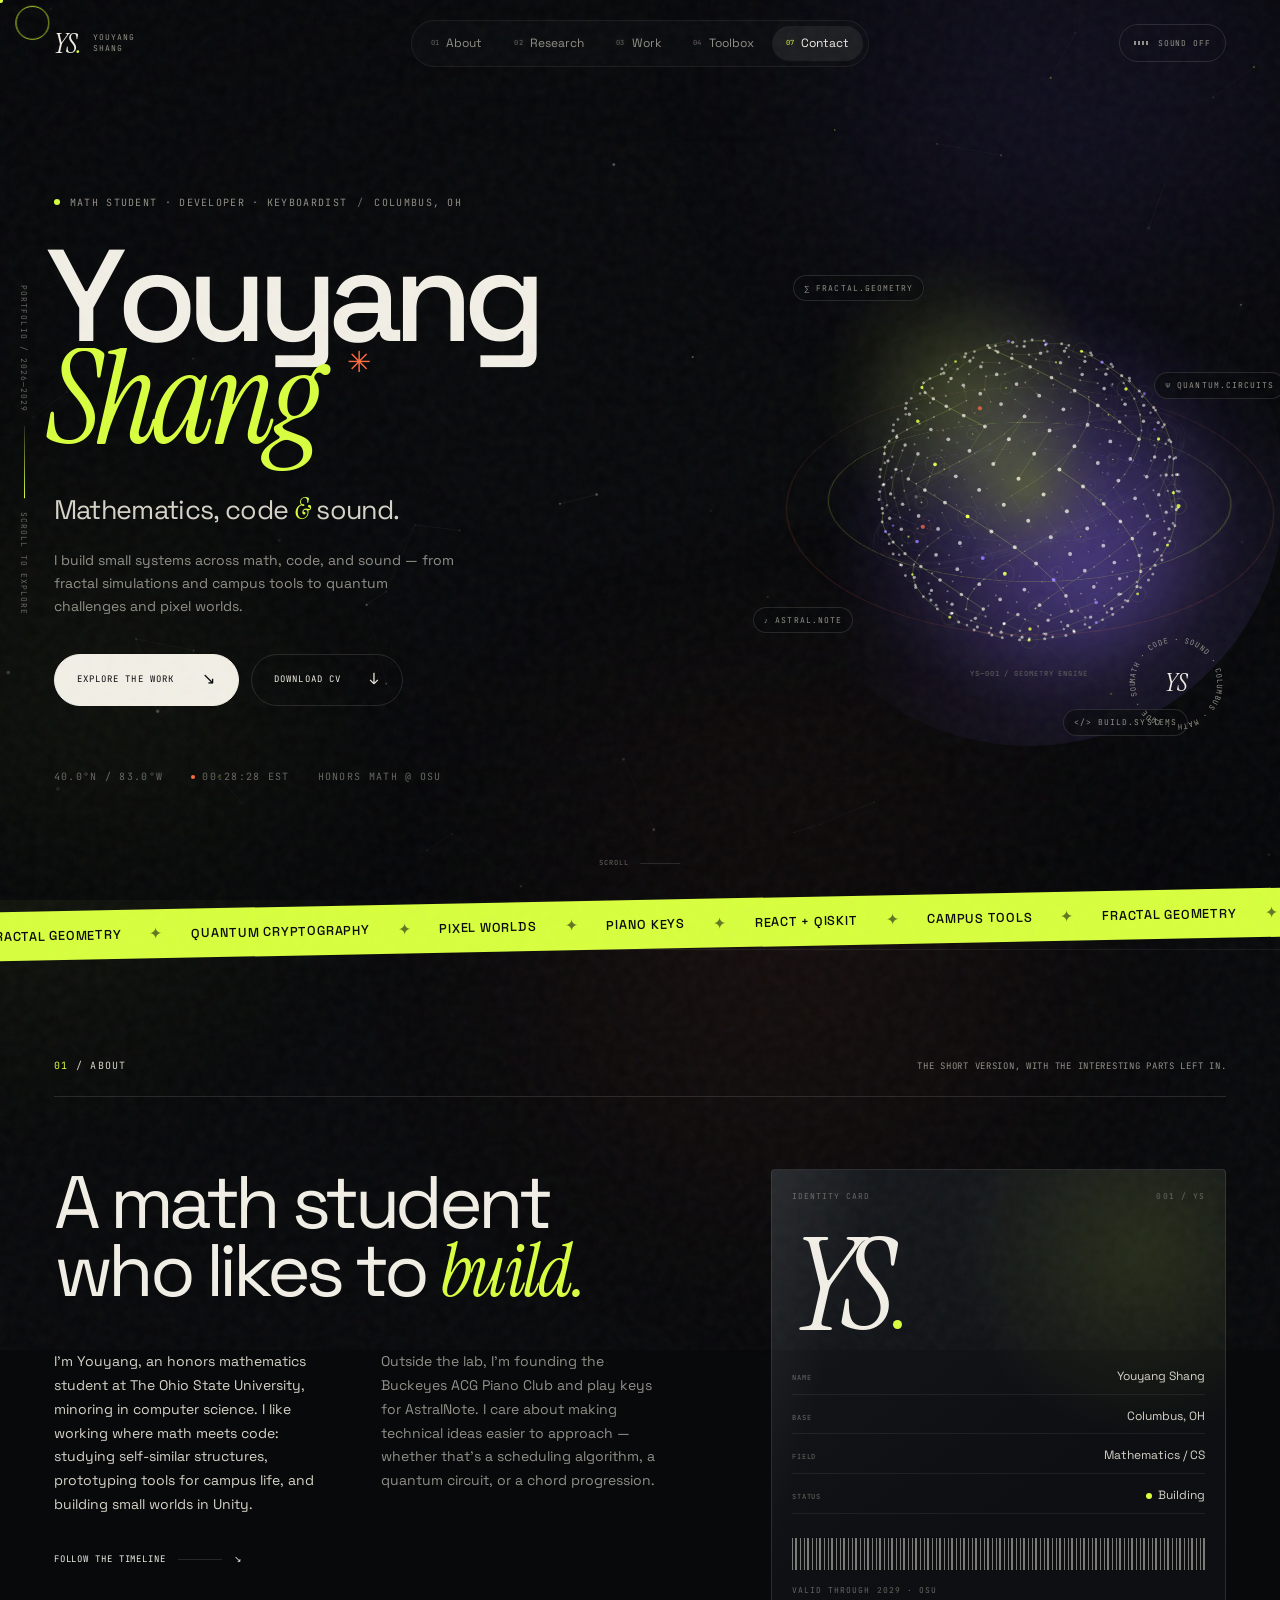
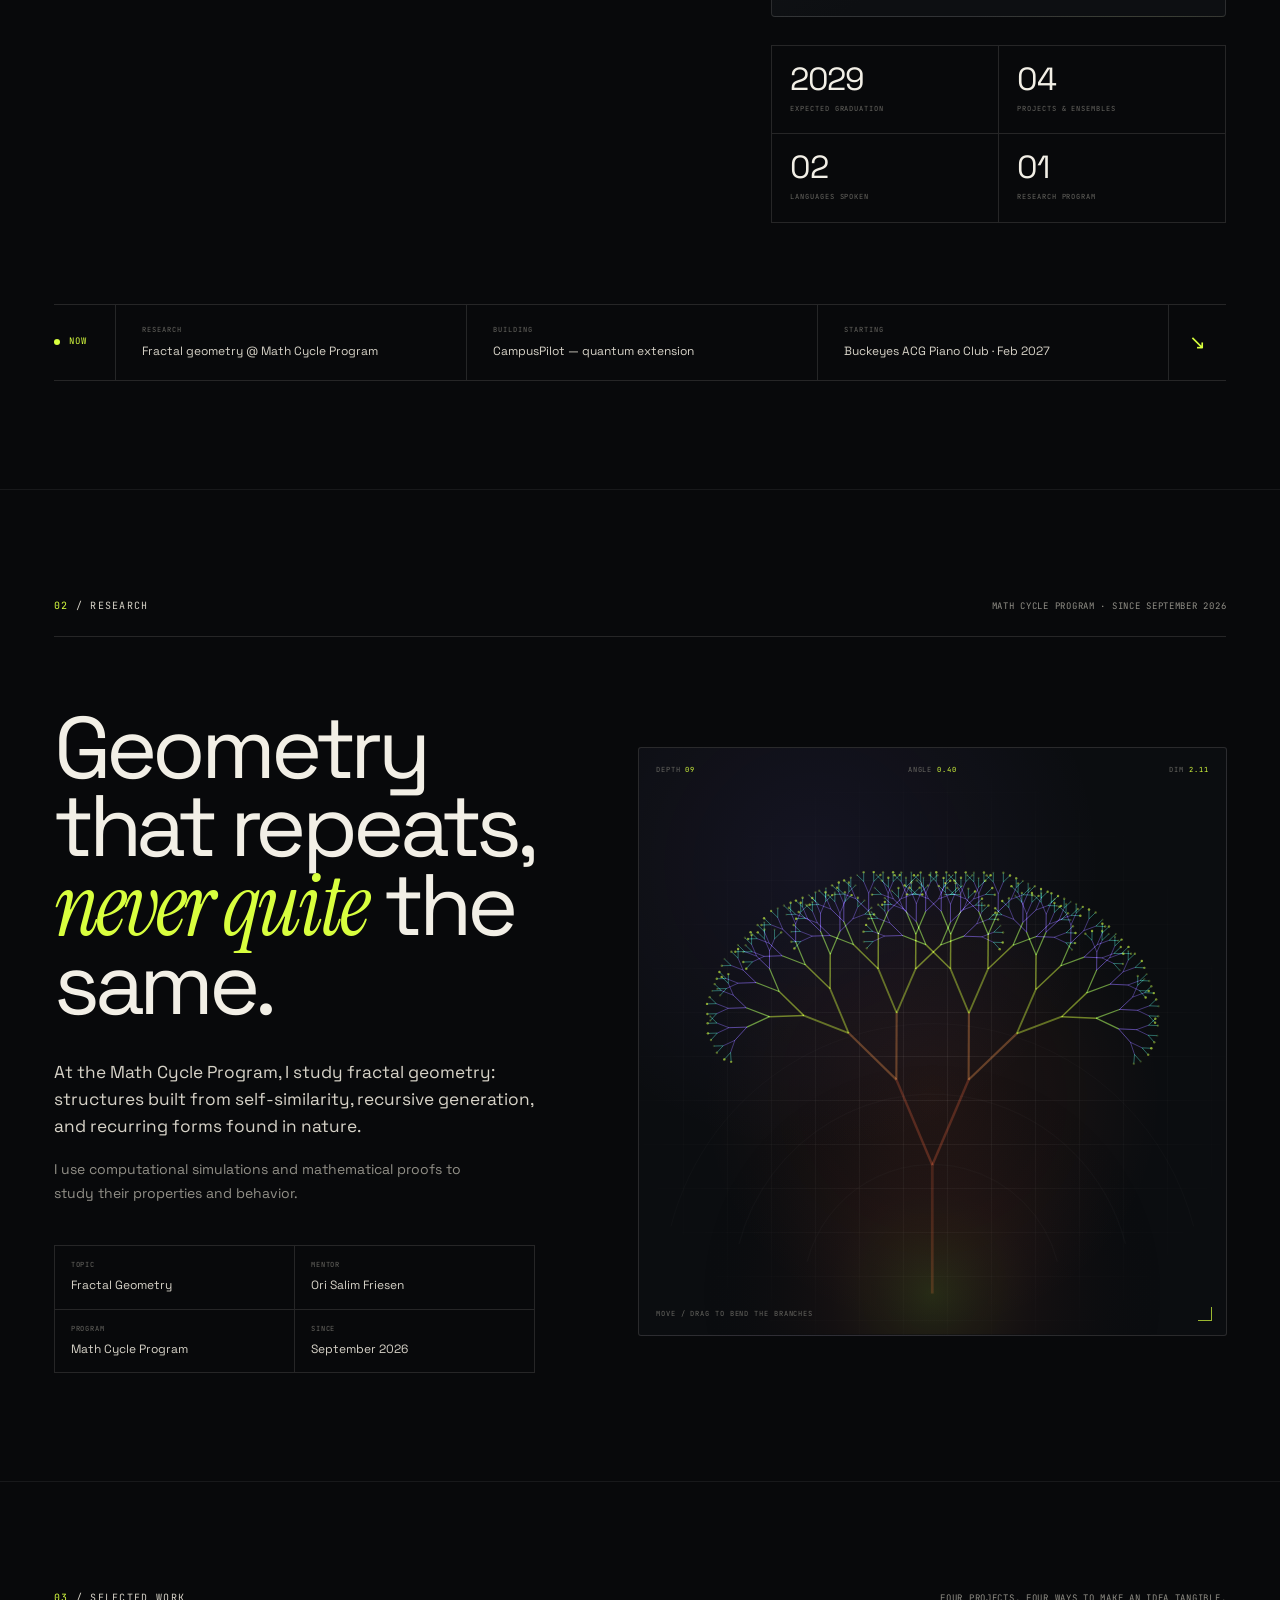
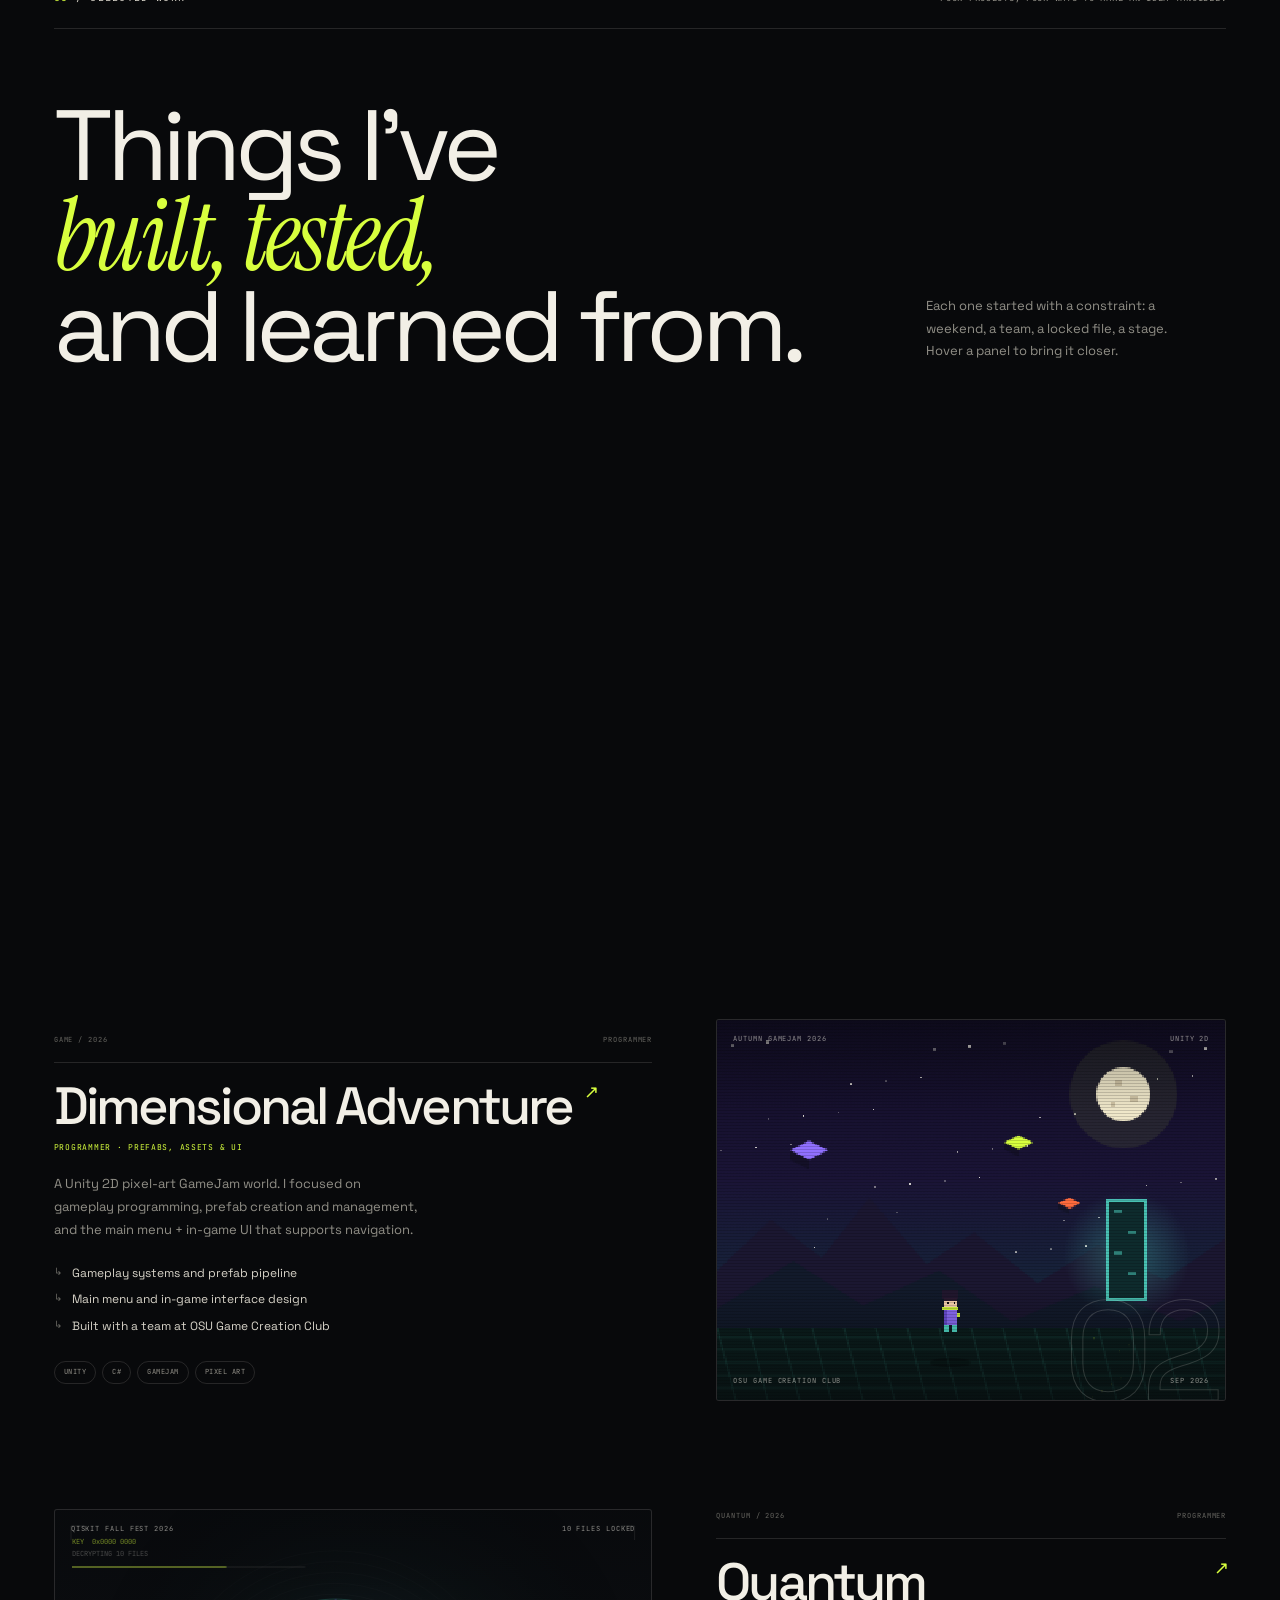
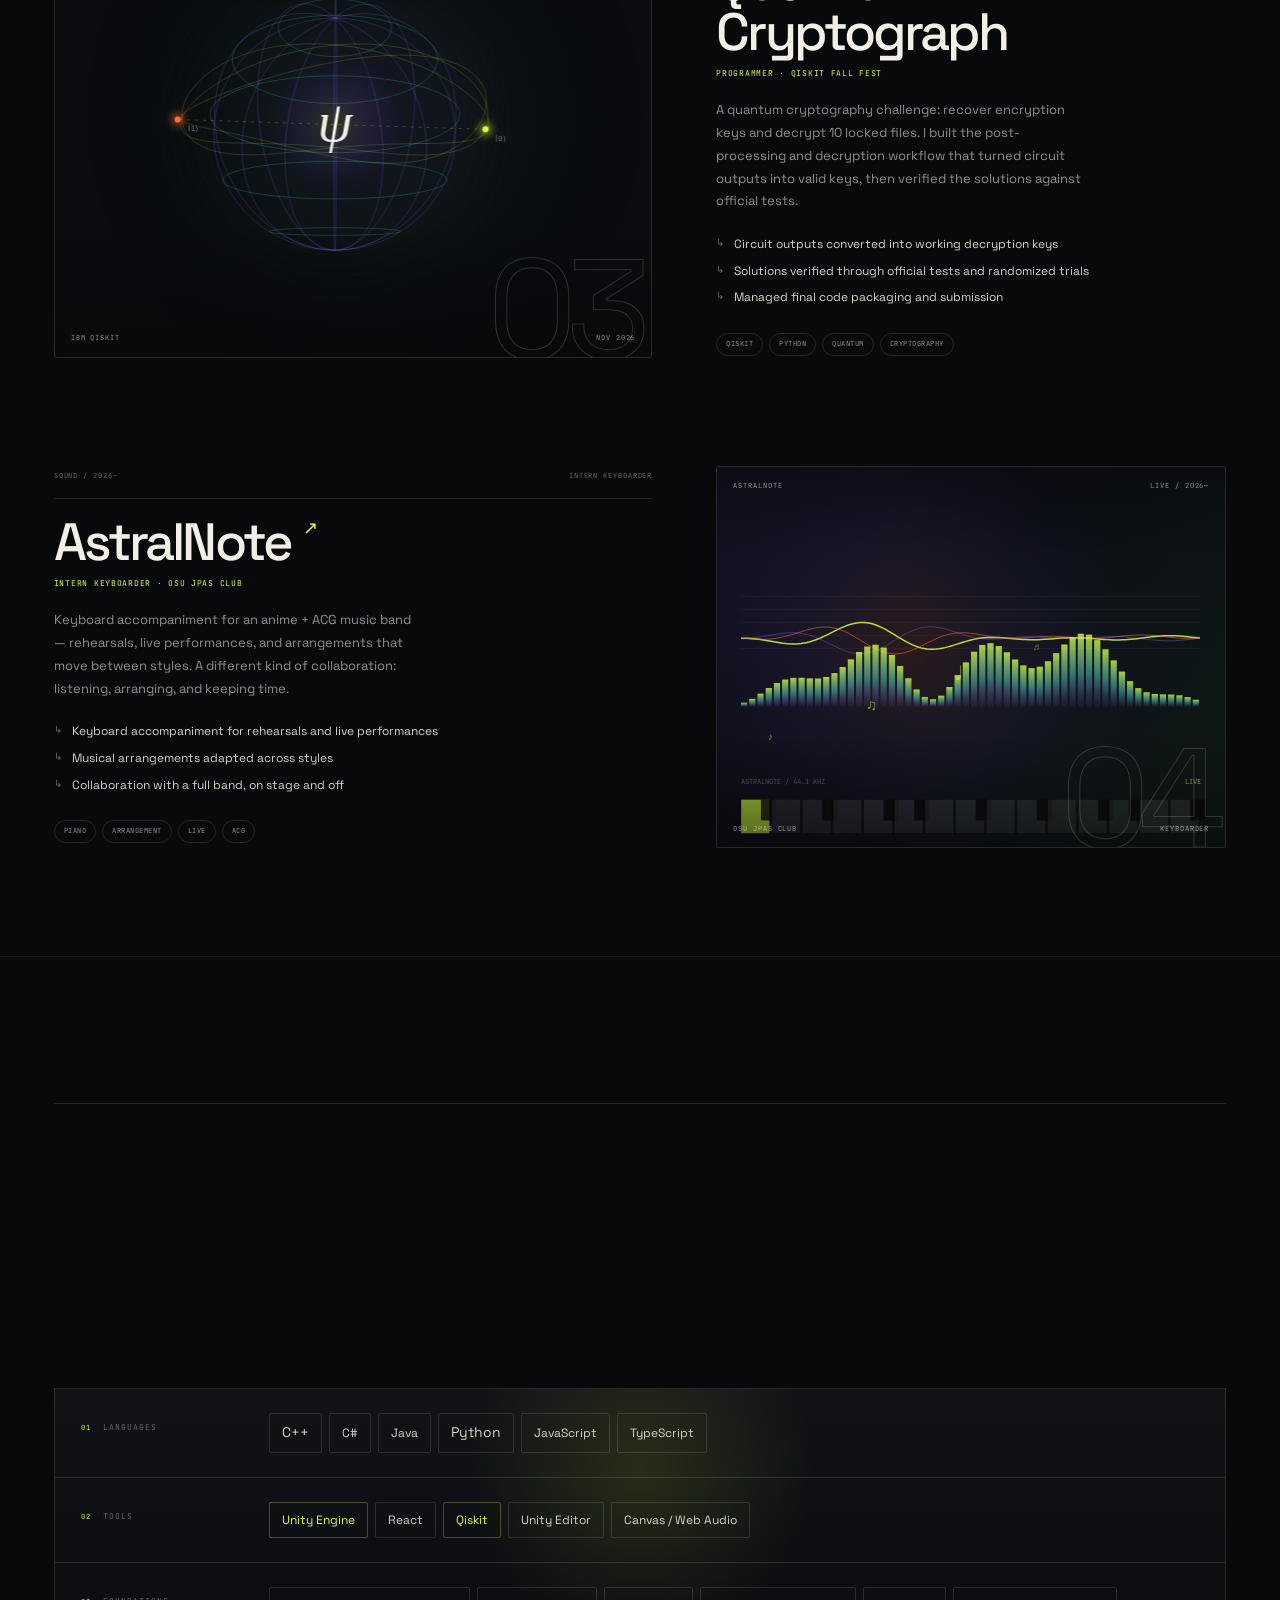
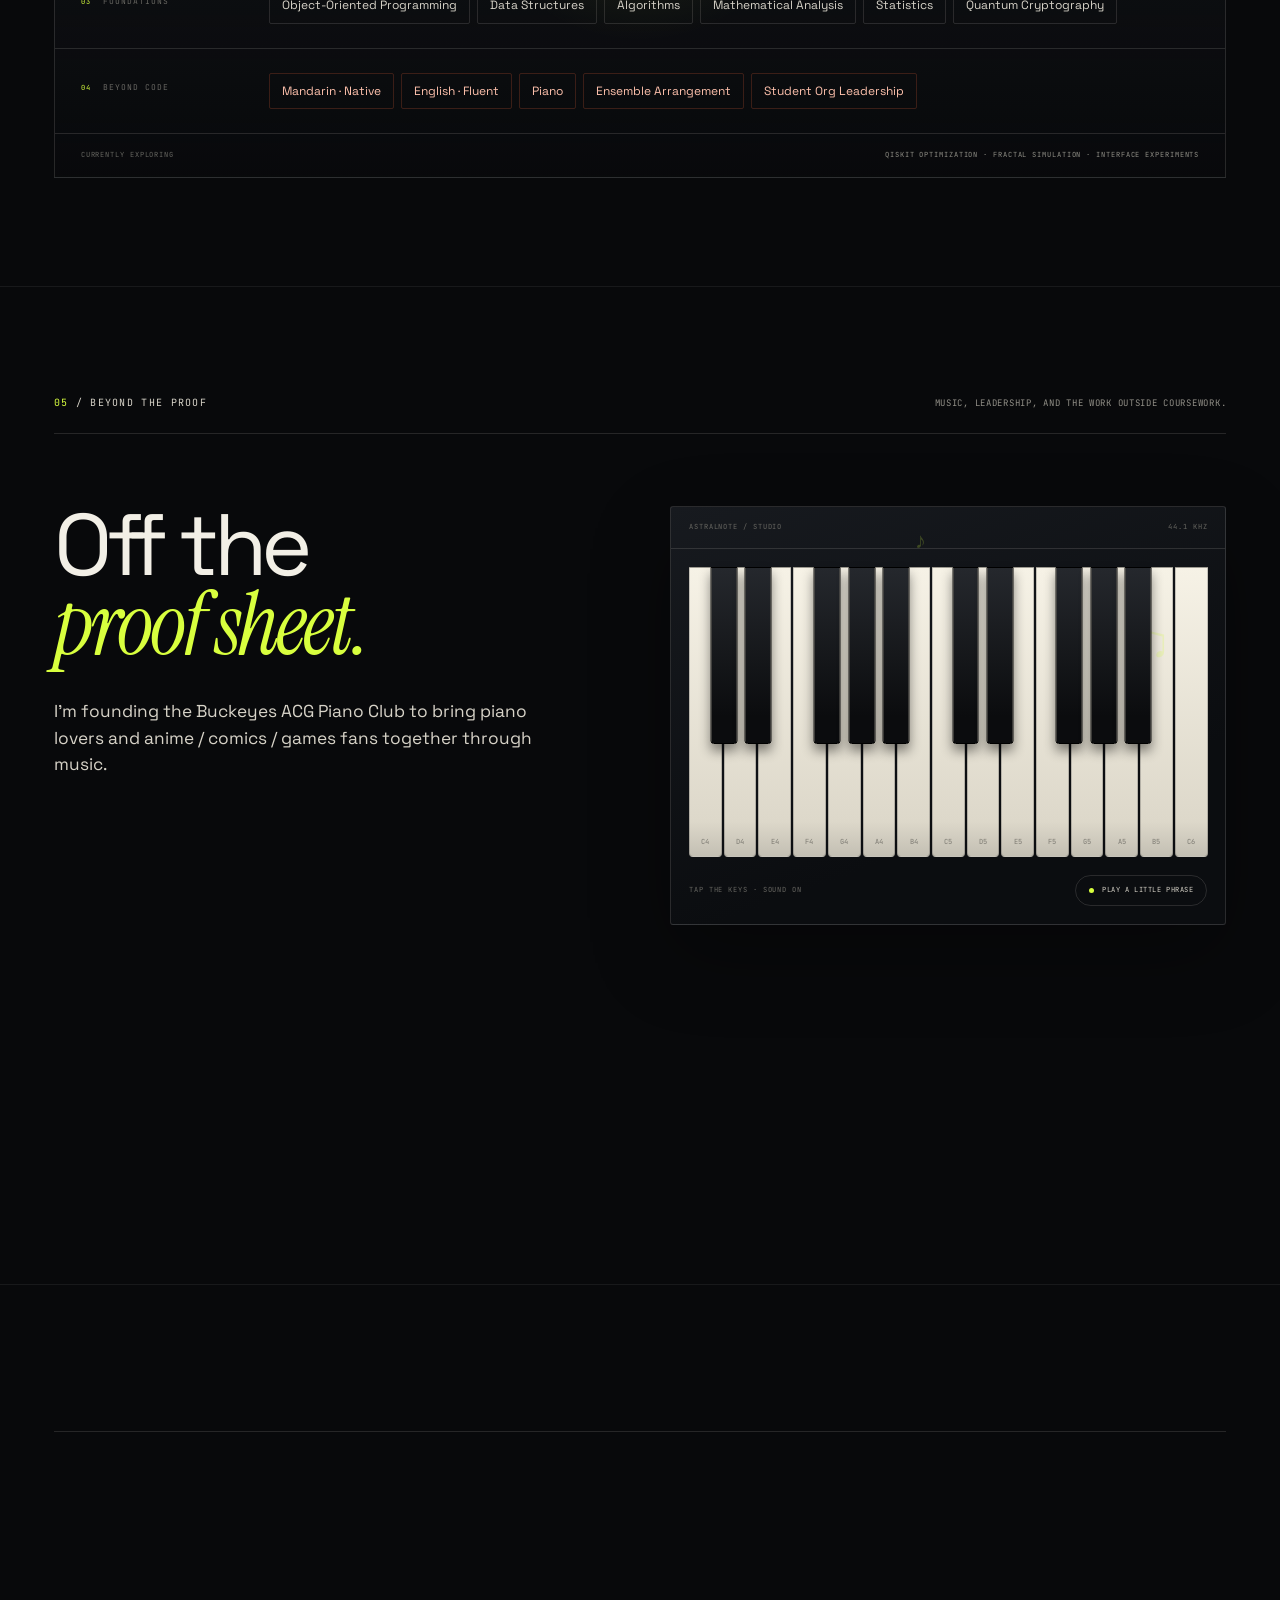
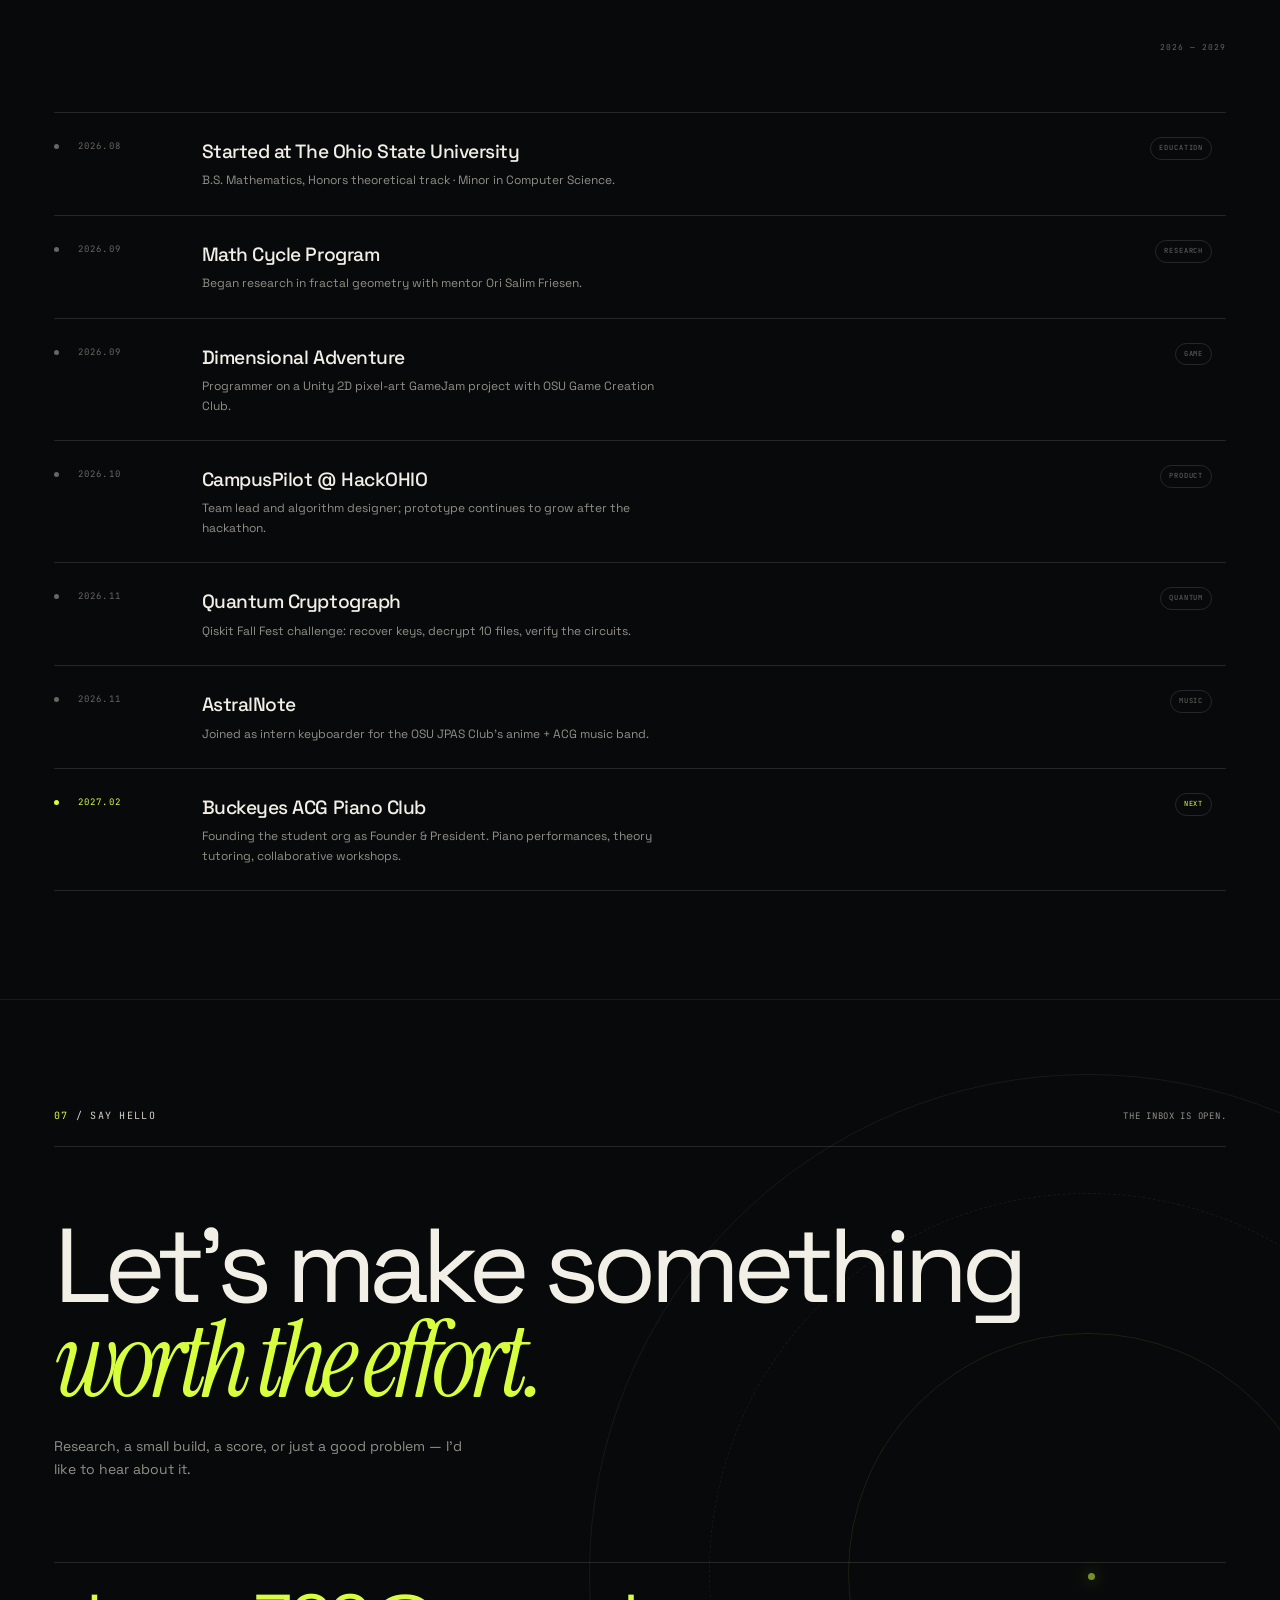
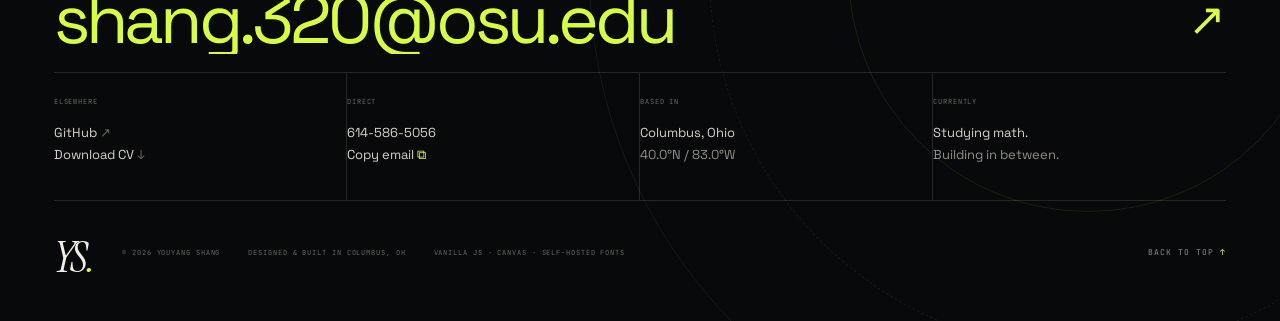
==== commit 1e114f5b: "Refine copy and remove LinkedIn references" ====
--- a/index.html
+++ b/index.html
@@ -110,7 +110,7 @@
       </nav>
       <div class="menu-overlay__foot mono">
         <a href="mailto:shang.320@osu.edu">shang.320@osu.edu</a>
-        <a href="https://linkedin.com/in/sicheng-qian0703" target="_blank" rel="noopener">LinkedIn ↗</a>
+        <a href="https://github.com/zbq610610" target="_blank" rel="noopener">GitHub ↗</a>
       </div>
     </div>
   </div>
@@ -127,7 +127,7 @@
         <div class="hero__copy">
           <div class="hero__eyebrow mono hero-reveal">
             <span class="status-dot"></span>
-            <span>STUDENT · BUILDER · KEYBOARDIST</span>
+            <span>MATH STUDENT · DEVELOPER · KEYBOARDIST</span>
             <span class="hero__eyebrow-sep">/</span>
             <span>COLUMBUS, OH</span>
           </div>
@@ -141,7 +141,7 @@
           </h1>
 
           <p class="hero__tagline hero-reveal">Mathematics, code <span class="serif">&amp;</span> sound.</p>
-          <p class="hero__lede hero-reveal">I turn abstract structures into things you can play with — fractal models, quantum circuits, campus tools, and pixel worlds.</p>
+          <p class="hero__lede hero-reveal">I build small systems across math, code, and sound — from fractal simulations and campus tools to quantum challenges and pixel worlds.</p>
 
           <div class="hero__cta hero-reveal">
             <a class="button button--primary magnetic" href="#work" data-cursor="VIEW">
@@ -177,7 +177,7 @@
           <div class="hero__stamp">
             <svg viewBox="0 0 120 120" role="presentation">
               <defs><path id="stamp-circle" d="M60,60 m-44,0 a44,44 0 1,1 88,0 a44,44 0 1,1 -88,0"></path></defs>
-              <text><textPath href="#stamp-circle">OPEN TO GOOD PROBLEMS · OPEN TO GOOD PROBLEMS · </textPath></text>
+              <text><textPath href="#stamp-circle">MATH · CODE · SOUND · COLUMBUS · MATH · CODE · SOUND · COLUMBUS · </textPath></text>
             </svg>
             <span class="hero__stamp-center">YS</span>
           </div>
@@ -206,10 +206,10 @@
 
         <div class="about-grid">
           <div class="about-copy">
-            <h2 class="display reveal-lines">A mathematician<br>who likes to <em>ship.</em></h2>
+            <h2 class="display reveal-lines">A math student<br>who likes to <em>build.</em></h2>
             <div class="about-copy__text">
-              <p class="reveal">I'm Youyang, an honors mathematics student at The Ohio State University, minoring in computer science. My work sits where proof meets play: I study self-similar structures, prototype tools for campus life, and build small worlds in Unity.</p>
-              <p class="reveal">Outside the lab, I'm founding the Buckeyes ACG Piano Club and play keys for AstralNote. I care about making technical ideas feel intuitive — whether that's a scheduling algorithm, a quantum circuit, or a chord progression.</p>
+              <p class="reveal">I'm Youyang, an honors mathematics student at The Ohio State University, minoring in computer science. I like working where math meets code: studying self-similar structures, prototyping tools for campus life, and building small worlds in Unity.</p>
+              <p class="reveal">Outside the lab, I'm founding the Buckeyes ACG Piano Club and play keys for AstralNote. I care about making technical ideas easier to approach — whether that's a scheduling algorithm, a quantum circuit, or a chord progression.</p>
             </div>
             <a class="text-link reveal" href="#timeline">
               <span>Follow the timeline</span>
@@ -235,9 +235,9 @@
 
             <div class="stats">
               <div class="stat reveal"><span class="stat__num" data-count="2029">2029</span><span class="stat__label mono">Expected graduation</span></div>
-              <div class="stat reveal"><span class="stat__num" data-count="4">04</span><span class="stat__label mono">Projects in play</span></div>
+              <div class="stat reveal"><span class="stat__num" data-count="4">04</span><span class="stat__label mono">Projects &amp; ensembles</span></div>
               <div class="stat reveal"><span class="stat__num" data-count="2">02</span><span class="stat__label mono">Languages spoken</span></div>
-              <div class="stat reveal"><span class="stat__num stat__num--inf">∞</span><span class="stat__label mono">Fractals explored</span></div>
+              <div class="stat reveal"><span class="stat__num" data-count="1">01</span><span class="stat__label mono">Research program</span></div>
             </div>
           </aside>
         </div>
@@ -245,8 +245,8 @@
         <div class="now-strip reveal">
           <div class="now-strip__label mono"><span class="status-dot"></span>NOW</div>
           <div class="now-strip__item"><span class="mono">RESEARCH</span><p>Fractal geometry @ Math Cycle Program</p></div>
-          <div class="now-strip__item"><span class="mono">BUILDING</span><p>CampusPilot — quantum optimization</p></div>
-          <div class="now-strip__item"><span class="mono">LEADING</span><p>Buckeyes ACG Piano Club</p></div>
+          <div class="now-strip__item"><span class="mono">BUILDING</span><p>CampusPilot — quantum extension</p></div>
+          <div class="now-strip__item"><span class="mono">STARTING</span><p>Buckeyes ACG Piano Club · Feb 2027</p></div>
           <div class="now-strip__arrow" aria-hidden="true">↘</div>
         </div>
       </div>
@@ -262,8 +262,8 @@
         <div class="research-grid">
           <div class="research-copy">
             <h2 class="display reveal-lines">Geometry that repeats,<br><em>never quite</em> the same.</h2>
-            <p class="lead reveal">At the Math Cycle Program, I study fractal geometry: structures built from self-similarity, recursive generation, and the strange forms nature keeps reusing.</p>
-            <p class="reveal">I use computational simulations and mathematical proofs to test how those forms behave — measuring their properties, investigating their structure, and looking for the rules underneath.</p>
+            <p class="lead reveal">At the Math Cycle Program, I study fractal geometry: structures built from self-similarity, recursive generation, and recurring forms found in nature.</p>
+            <p class="reveal">I use computational simulations and mathematical proofs to study their properties and behavior.</p>
 
             <dl class="research-meta reveal">
               <div><dt>TOPIC</dt><dd>Fractal Geometry</dd></div>
@@ -295,15 +295,15 @@
         </div>
 
         <div class="work-intro">
-          <h2 class="display display--wide reveal-lines">Things I've<br><em>built, broken,</em><br>and rebuilt.</h2>
-          <p class="work-intro__note reveal">Each one started with a constraint: a weekend, a team, a locked file, a stage. Hover the panels — they're alive.</p>
+          <h2 class="display display--wide reveal-lines">Things I've<br><em>built, tested,</em><br>and learned from.</h2>
+          <p class="work-intro__note reveal">Each one started with a constraint: a weekend, a team, a locked file, a stage. Hover a panel to bring it closer.</p>
         </div>
 
         <div class="projects">
           <article class="project project--campus reveal" data-cursor="CASE 01">
             <div class="project__media">
               <canvas id="campus-canvas" aria-label="Animated campus map with a route finding its way between buildings"></canvas>
-              <div class="project__media-top mono"><span>HACKOHIO 2026</span><span>LIVE SYSTEM</span></div>
+              <div class="project__media-top mono"><span>HACKOHIO 2026</span><span>PROTOTYPE</span></div>
               <div class="project__media-bottom mono"><span>40.0067° N</span><span>83.0305° W</span></div>
               <span class="project__index" aria-hidden="true">01</span>
             </div>
@@ -311,7 +311,7 @@
               <div class="project__meta mono"><span>PRODUCT / 2026—</span><span>TEAM LEAD</span></div>
               <h3 class="project__title">CampusPilot<span aria-hidden="true">↗</span></h3>
               <p class="project__role">Team Lead · Algorithm Designer</p>
-              <p class="project__desc">A campus task-planning app built with three teammates. React + TypeScript on the surface, scheduling algorithms underneath — with a quantum-optimization and room-booking extension now in development.</p>
+              <p class="project__desc">A campus task-planning app built with three teammates. React + TypeScript front end, scheduling logic underneath, with a quantum-optimization and room-booking extension in development.</p>
               <ul class="project__points">
                 <li>Scheduling logic validated with automated test cases</li>
                 <li>Built with React, TypeScript, and Python</li>
@@ -332,7 +332,7 @@
               <div class="project__meta mono"><span>GAME / 2026</span><span>PROGRAMMER</span></div>
               <h3 class="project__title">Dimensional Adventure<span aria-hidden="true">↗</span></h3>
               <p class="project__role">Programmer · Prefabs, Assets &amp; UI</p>
-              <p class="project__desc">A Unity 2D pixel-art GameJam world. I focused on gameplay programming, prefab creation and management, and the main menu + in-game UI that keeps the player oriented.</p>
+              <p class="project__desc">A Unity 2D pixel-art GameJam world. I focused on gameplay programming, prefab creation and management, and the main menu + in-game UI that supports navigation.</p>
               <ul class="project__points">
                 <li>Gameplay systems and prefab pipeline</li>
                 <li>Main menu and in-game interface design</li>
@@ -374,7 +374,7 @@
               <div class="project__meta mono"><span>SOUND / 2026—</span><span>INTERN KEYBOARDER</span></div>
               <h3 class="project__title">AstralNote<span aria-hidden="true">↗</span></h3>
               <p class="project__role">Intern Keyboarder · OSU JPAS Club</p>
-              <p class="project__desc">Keyboard accompaniment for an anime + ACG music band — rehearsals, live performances, and arrangements that move between styles. A different kind of system: listening, adapting, and holding the groove.</p>
+              <p class="project__desc">Keyboard accompaniment for an anime + ACG music band — rehearsals, live performances, and arrangements that move between styles. A different kind of collaboration: listening, arranging, and keeping time.</p>
               <ul class="project__points">
                 <li>Keyboard accompaniment for rehearsals and live performances</li>
                 <li>Musical arrangements adapted across styles</li>
@@ -391,12 +391,12 @@
       <div class="wrap">
         <div class="section-top">
           <div class="section-kicker mono reveal"><span>04</span> / TOOLBOX</div>
-          <p class="section-note reveal">Hover anything. It's all connected.</p>
+          <p class="section-note reveal">The tools and foundations I keep coming back to.</p>
         </div>
 
         <div class="skills-head">
           <h2 class="display reveal-lines">A stack for<br><em>curious</em> problems.</h2>
-          <p class="skills-head__note reveal">I like tools that get out of the way — and foundations that don't. Here's what I reach for.</p>
+          <p class="skills-head__note reveal">I like tools that get out of the way, and foundations that don't. This is what I reach for.</p>
         </div>
 
         <div class="skill-board reveal">
@@ -434,18 +434,18 @@
             </div>
           </div>
           <div class="skill-row">
-            <div class="skill-row__label mono"><span>04</span>HUMAN</div>
+            <div class="skill-row__label mono"><span>04</span>BEYOND CODE</div>
             <div class="skill-chips">
               <span class="chip chip--warm" data-skill>Mandarin · Native</span>
               <span class="chip chip--warm" data-skill>English · Fluent</span>
               <span class="chip chip--warm" data-skill>Piano</span>
               <span class="chip chip--warm" data-skill>Ensemble Arrangement</span>
-              <span class="chip chip--warm" data-skill>Community Building</span>
+              <span class="chip chip--warm" data-skill>Student Org Leadership</span>
             </div>
           </div>
           <div class="skill-board__foot mono">
             <span>CURRENTLY EXPLORING</span>
-            <span>quantum optimization · generative geometry · better interfaces</span>
+            <span>Qiskit optimization · fractal simulation · interface experiments</span>
           </div>
         </div>
       </div>
@@ -455,15 +455,15 @@
       <div class="wrap">
         <div class="section-top">
           <div class="section-kicker mono reveal"><span>05</span> / BEYOND THE PROOF</div>
-          <p class="section-note reveal">The part that doesn't fit on a transcript.</p>
+          <p class="section-note reveal">Music, leadership, and the work outside coursework.</p>
         </div>
 
         <div class="beyond-grid">
           <div class="beyond-copy">
             <h2 class="display reveal-lines">Off the<br><em>proof sheet.</em></h2>
             <p class="lead reveal">I'm founding the Buckeyes ACG Piano Club to bring piano lovers and anime / comics / games fans together through music.</p>
-            <p class="reveal">I also play keys for AstralNote. The job is equal parts arrangement, listening, and keeping a straight face when the set list changes. Music taught me the thing math already suspected: structure is more fun when someone can feel it.</p>
-            <blockquote class="pull-quote reveal">“Music is mathematics<br>you can <em>feel.</em>”</blockquote>
+            <p class="reveal">I also play keys for AstralNote. The work is part arrangement, part listening, and part adapting when the set list changes. Music is a good counterweight to math: structure matters, but so does whether it feels right.</p>
+            <blockquote class="pull-quote reveal">“Structure is better<br>when you can <em>feel</em> it.”</blockquote>
 
             <div class="beyond-roles reveal">
               <div class="beyond-role">
@@ -500,7 +500,7 @@
         </div>
 
         <div class="timeline-head">
-          <h2 class="display reveal-lines">Still <em>early.</em><br>By design.</h2>
+          <h2 class="display reveal-lines">Still <em>early.</em><br>Plenty to learn.</h2>
           <span class="timeline-head__mark mono">2026 — 2029</span>
         </div>
 
@@ -558,8 +558,8 @@
           <p class="section-note reveal">The inbox is open.</p>
         </div>
 
-        <h2 class="contact-title reveal-lines">Let's make something<br><em>that doesn't fit</em><br>on a résumé.</h2>
-        <p class="contact-lede reveal">Research, a strange build, a score, or just a good problem — I'd like to hear about it.</p>
+        <h2 class="contact-title reveal-lines">Let's make something<br><em>worth the effort.</em></h2>
+        <p class="contact-lede reveal">Research, a small build, a score, or just a good problem — I'd like to hear about it.</p>
 
         <a class="contact-email magnetic reveal" href="mailto:shang.320@osu.edu" data-cursor="SAY HI">
           <span class="contact-email__text">shang.320@osu.edu</span>
@@ -569,8 +569,8 @@
         <div class="contact-grid reveal">
           <div class="contact-cell">
             <span class="mono">ELSEWHERE</span>
-            <a href="https://linkedin.com/in/sicheng-qian0703" target="_blank" rel="noopener">LinkedIn <span>↗</span></a>
             <a href="https://github.com/zbq610610" target="_blank" rel="noopener">GitHub <span>↗</span></a>
+            <a href="assets/pdf/Youyang-Shang-CV.pdf" download>Download CV <span>↓</span></a>
           </div>
           <div class="contact-cell">
             <span class="mono">DIRECT</span>
@@ -583,7 +583,7 @@
           </div>
           <div class="contact-cell">
             <span class="mono">CURRENTLY</span>
-            <p>Studying math.<br><span class="muted">Building things anyway.</span></p>
+            <p>Studying math.<br><span class="muted">Building in between.</span></p>
           </div>
         </div>
 
@@ -592,7 +592,7 @@
           <div class="footer__meta mono">
             <span>© 2026 YOUYANG SHANG</span>
             <span>DESIGNED &amp; BUILT IN COLUMBUS, OH</span>
-            <span>VANILLA JS · CANVAS · A MILD FRACTAL OBSESSION</span>
+            <span>VANILLA JS · CANVAS · SELF-HOSTED FONTS</span>
           </div>
           <a class="footer__top mono" href="#top">BACK TO TOP <span>↑</span></a>
         </footer>
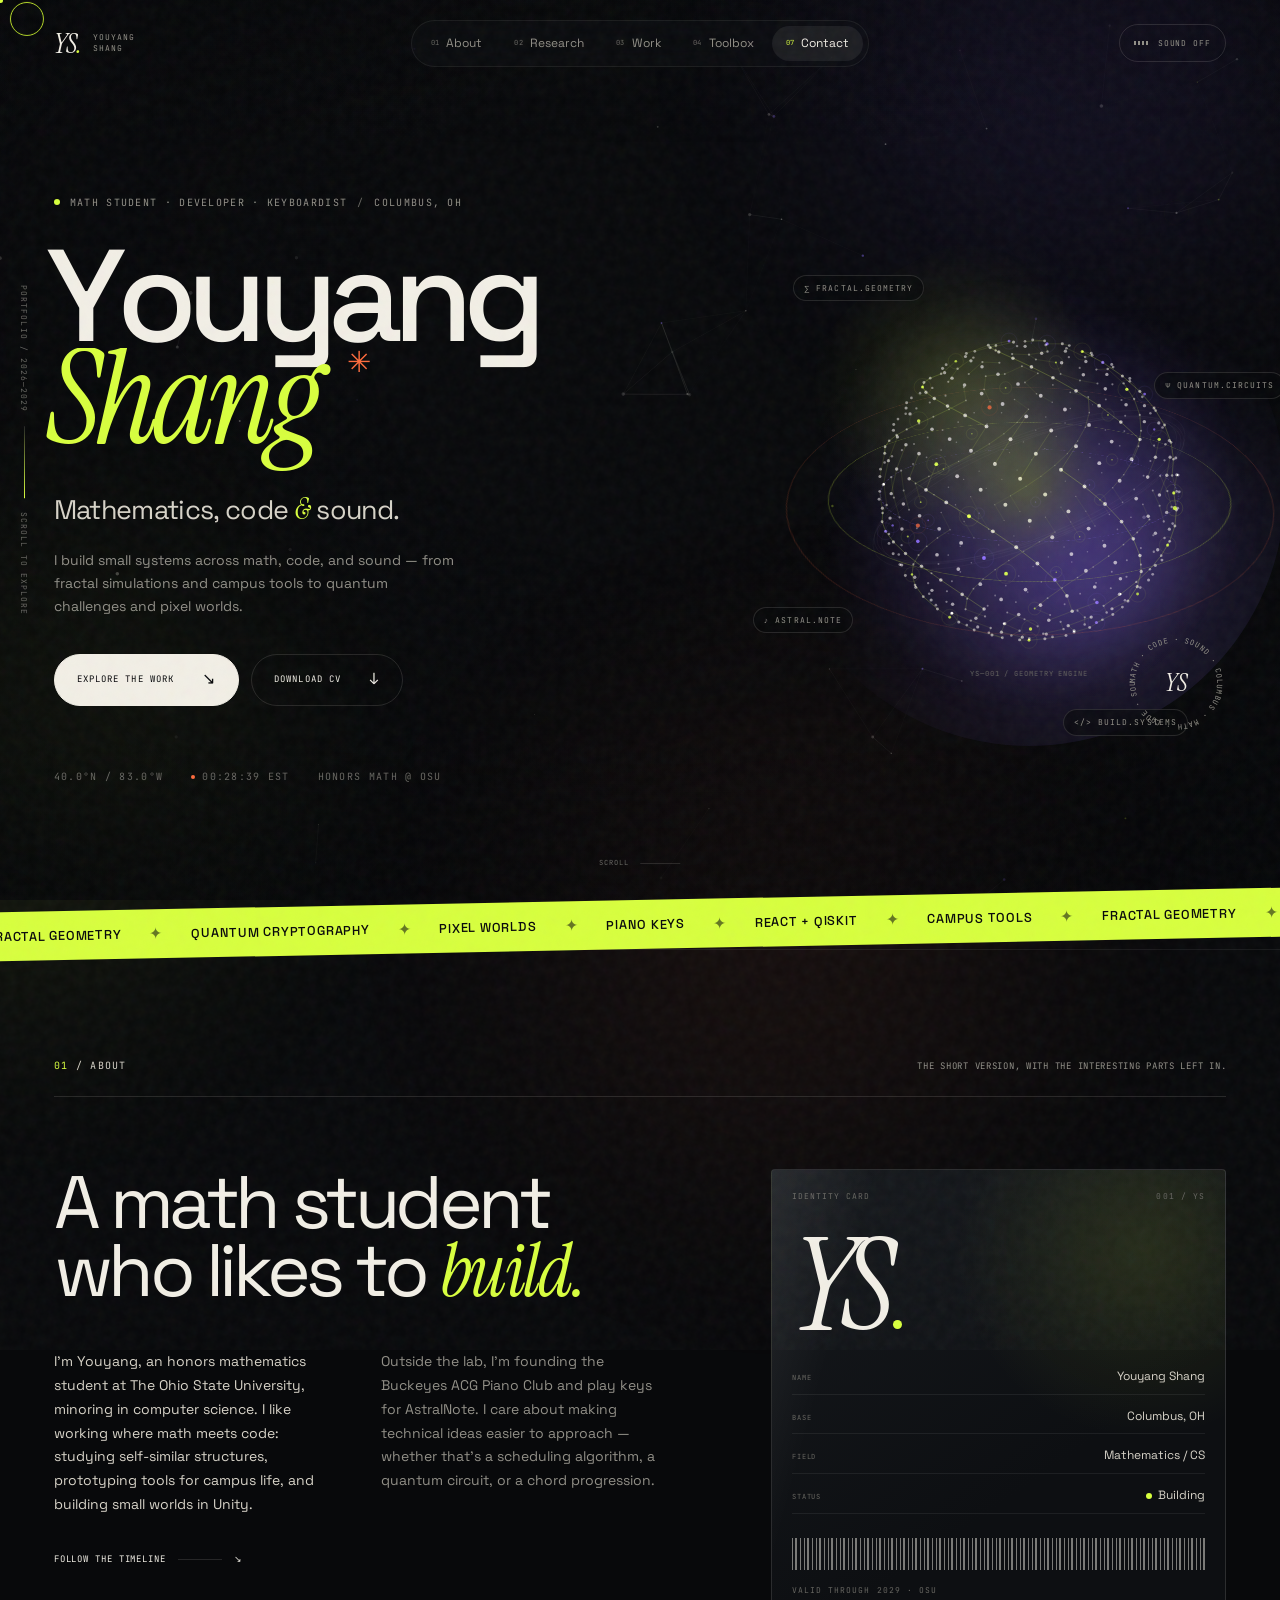
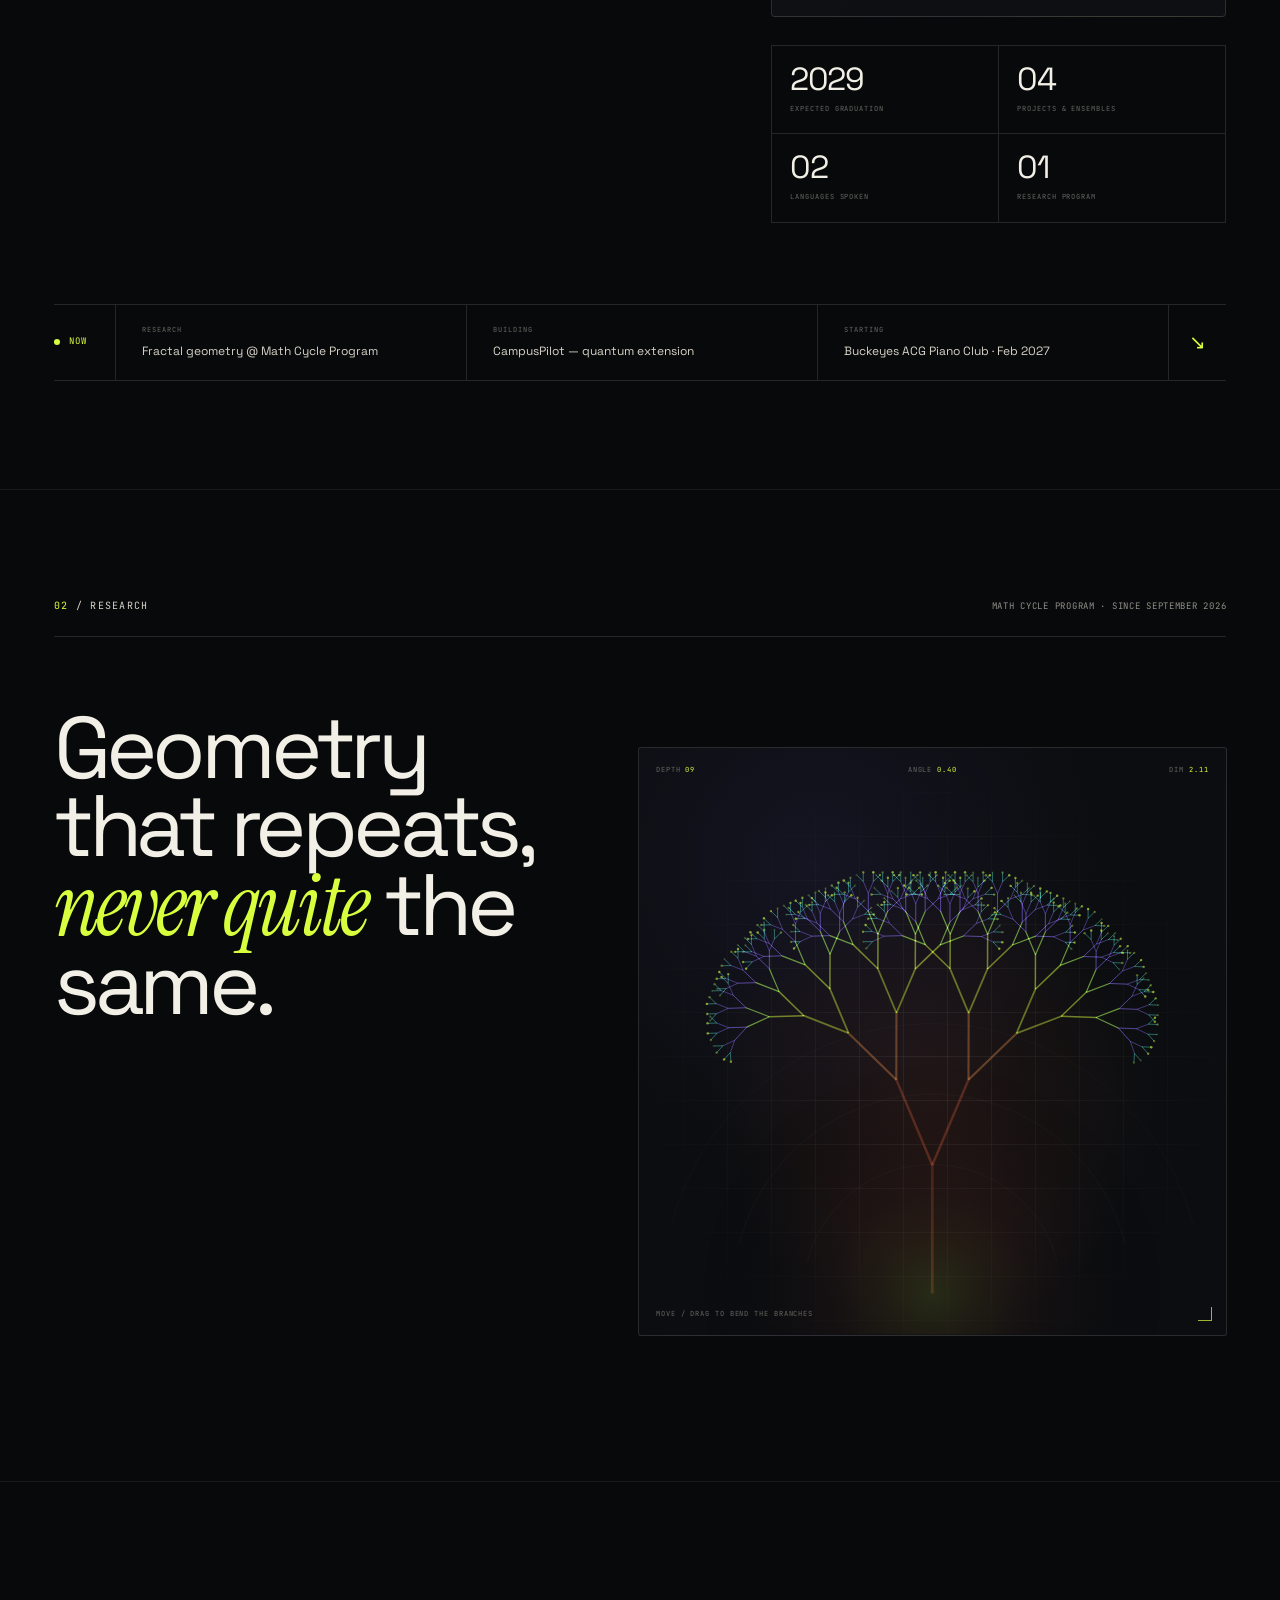
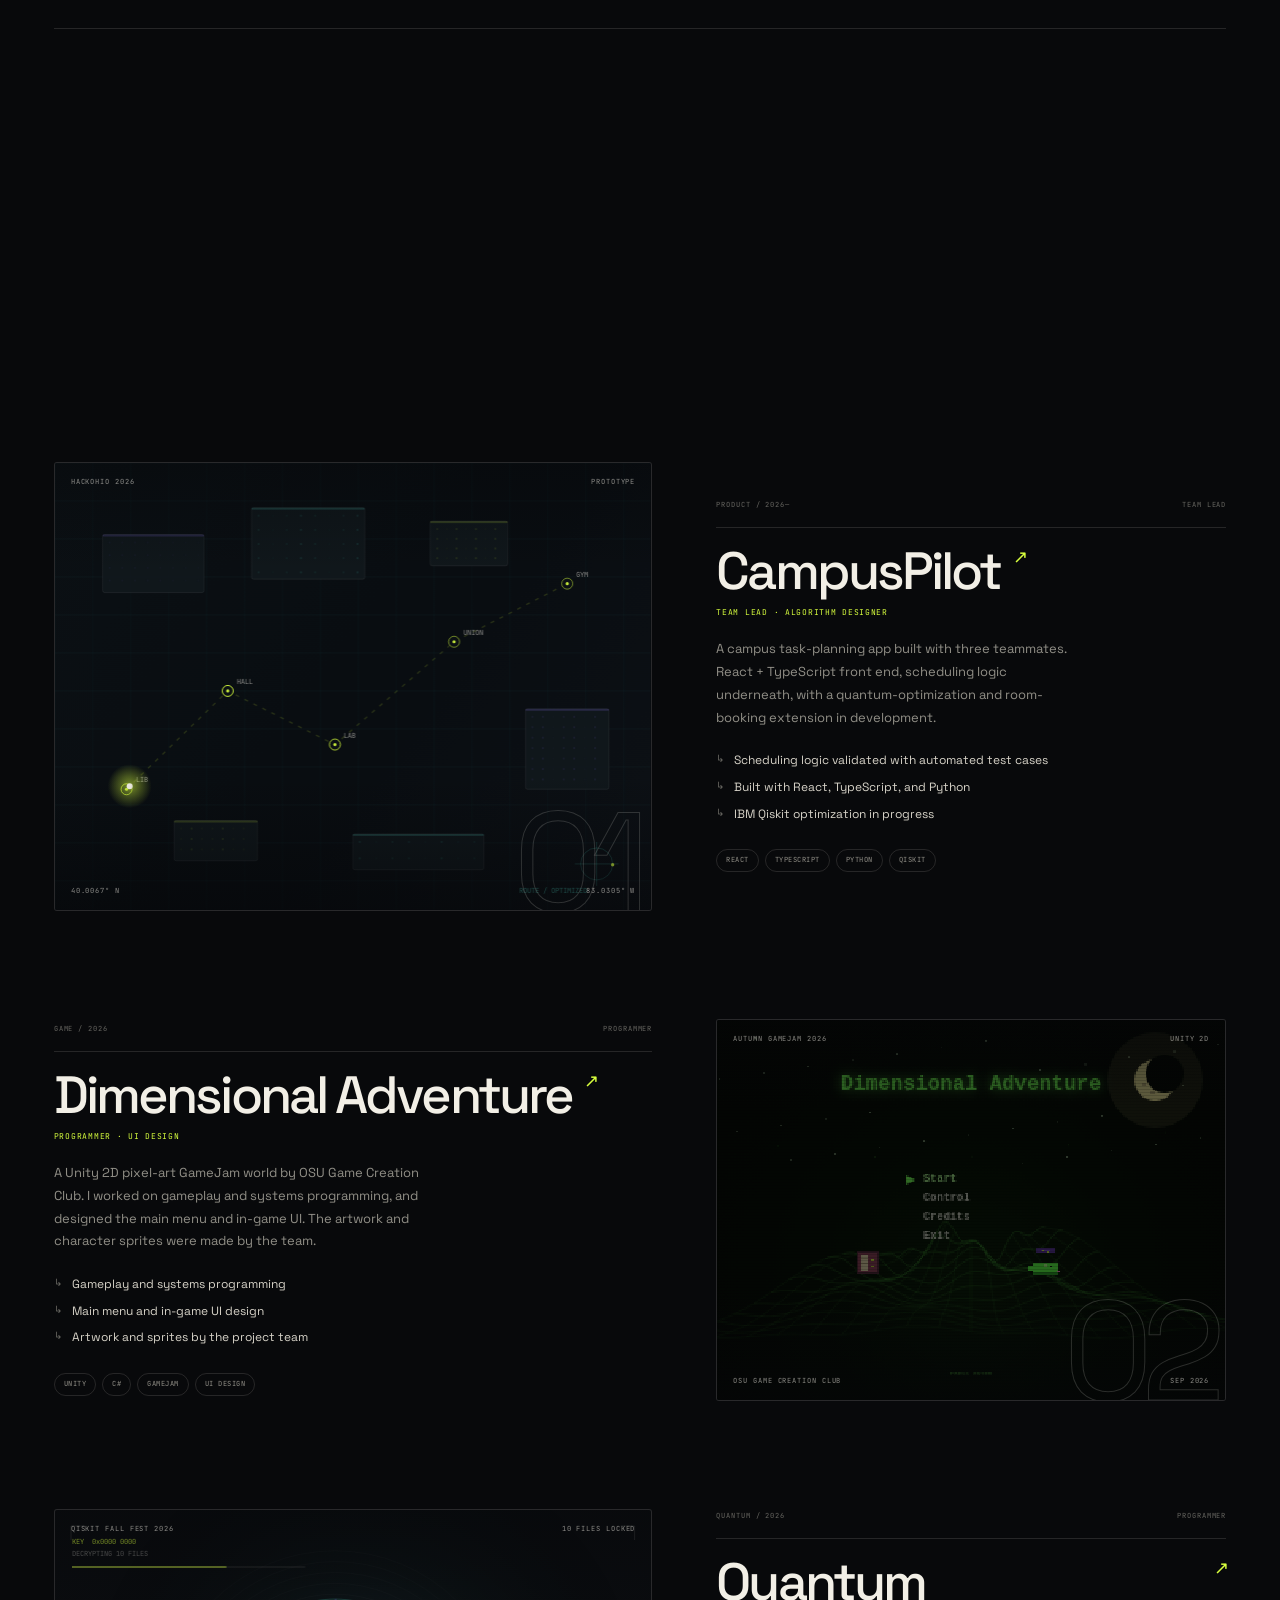
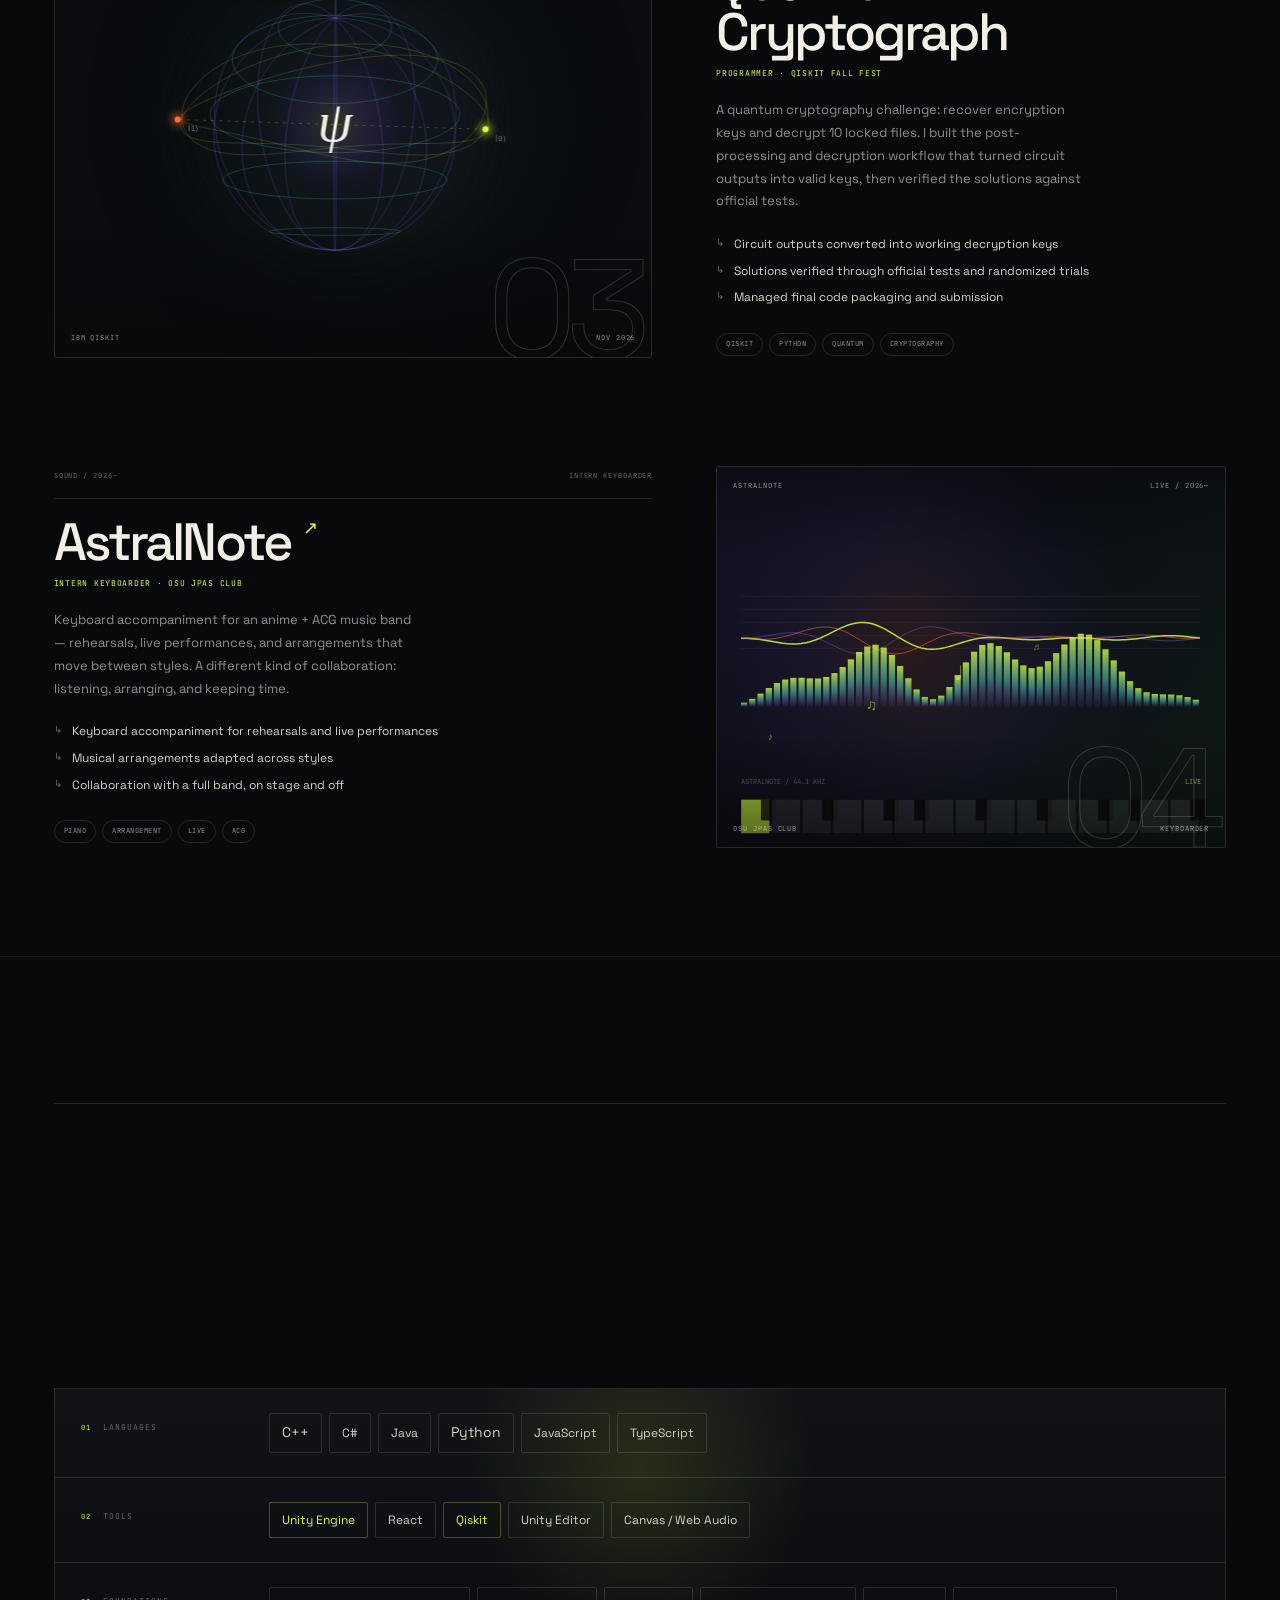
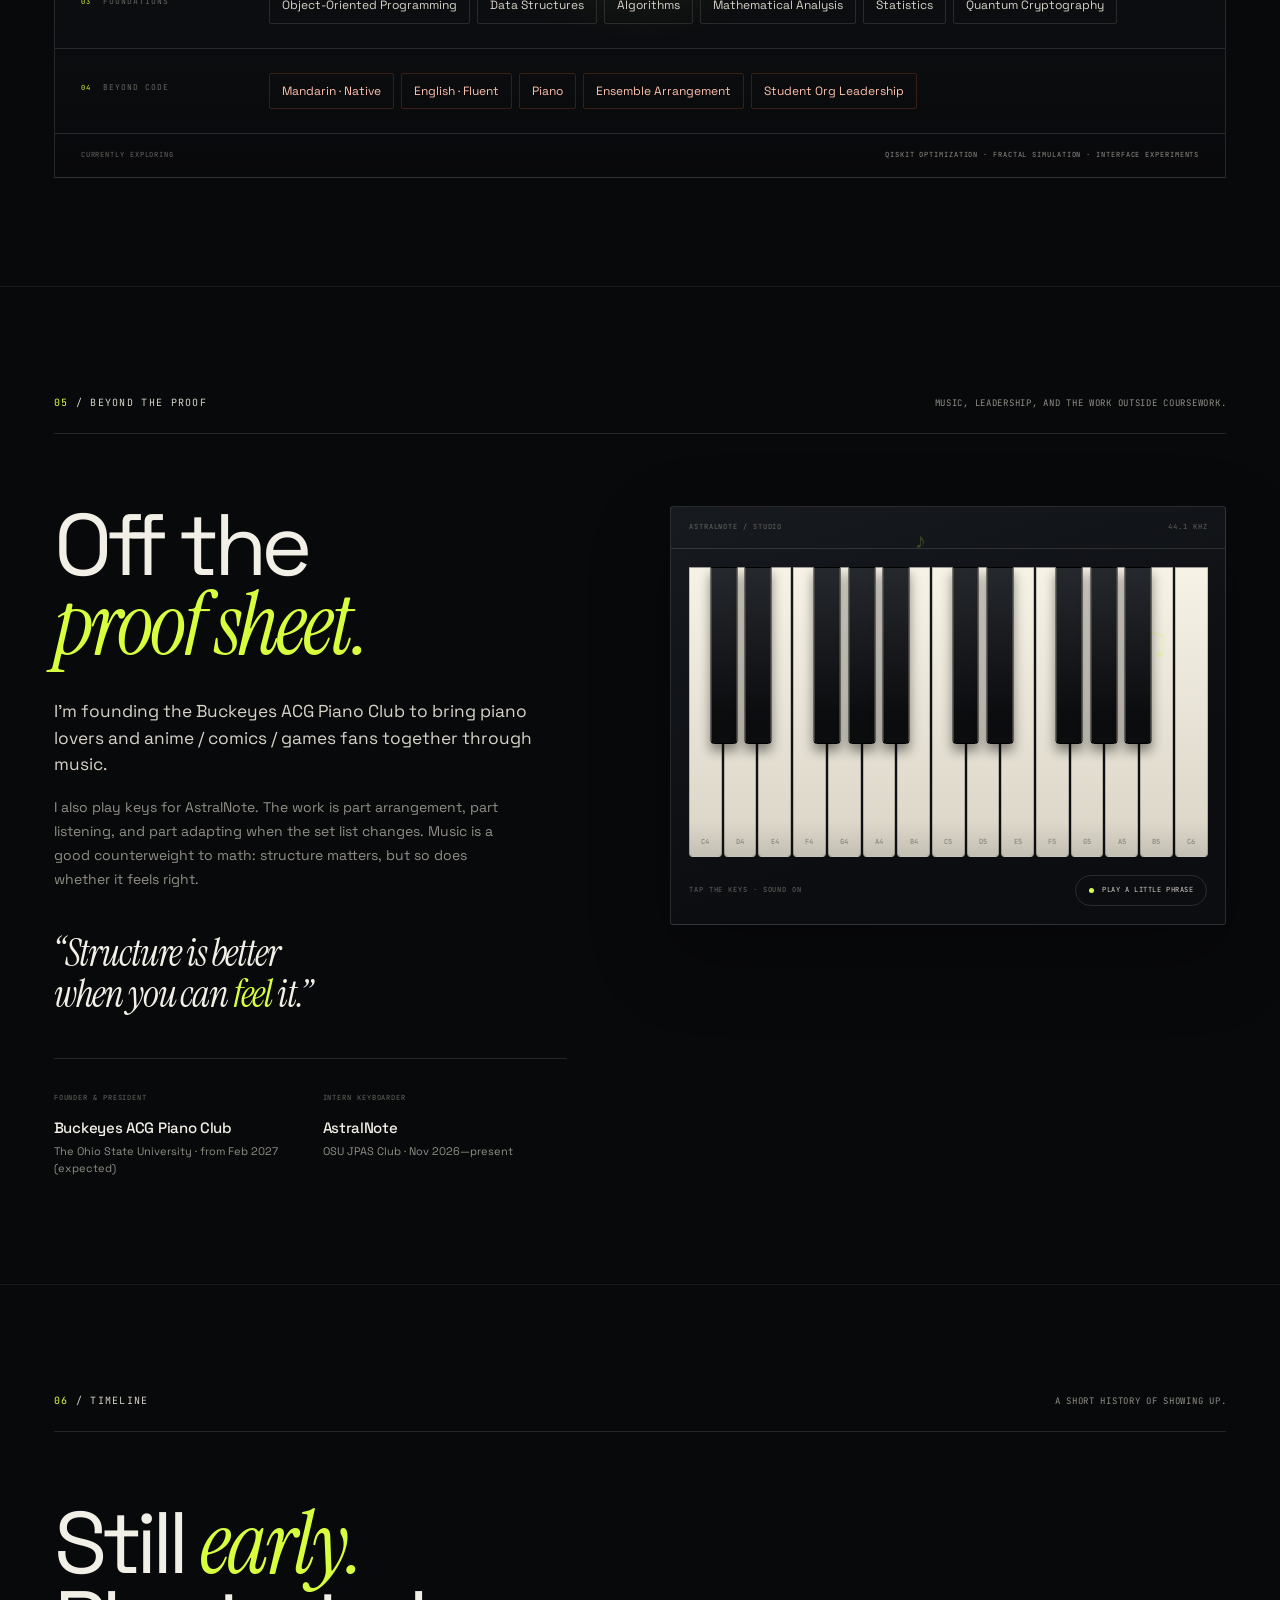
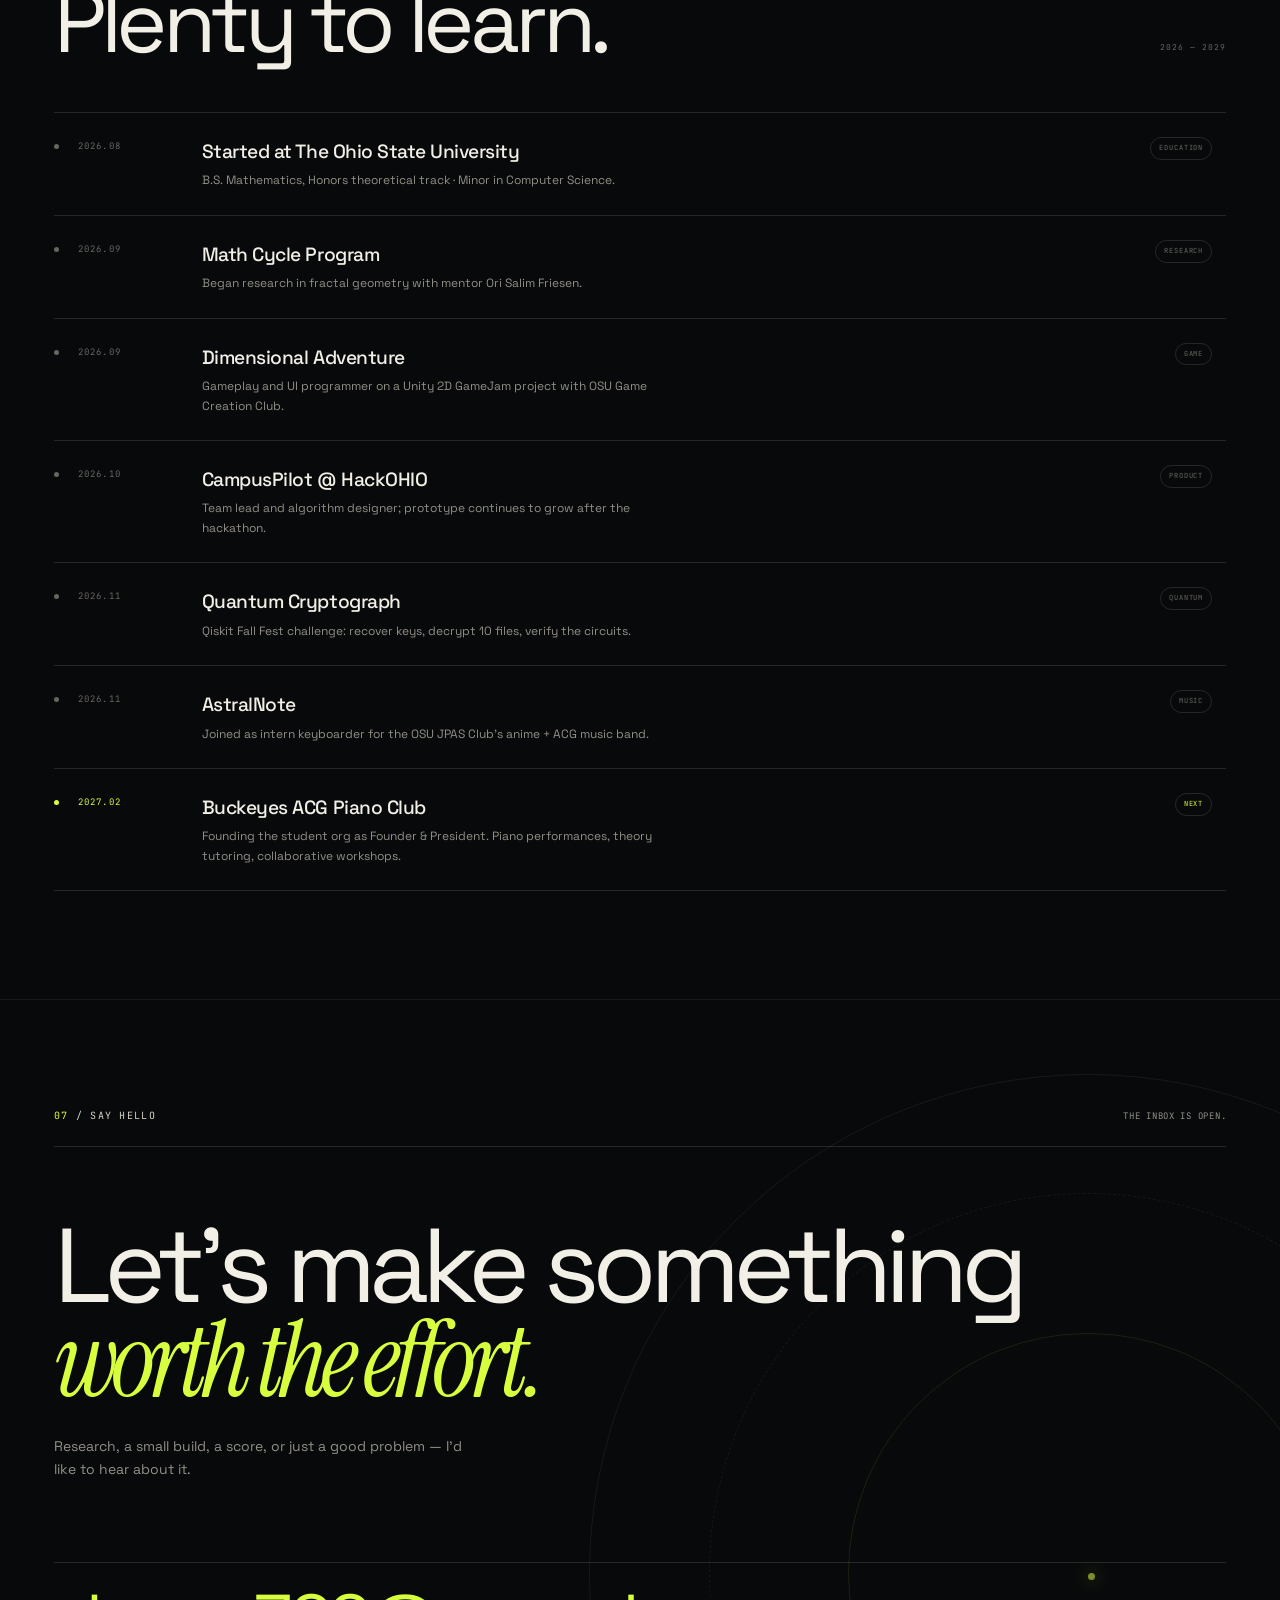
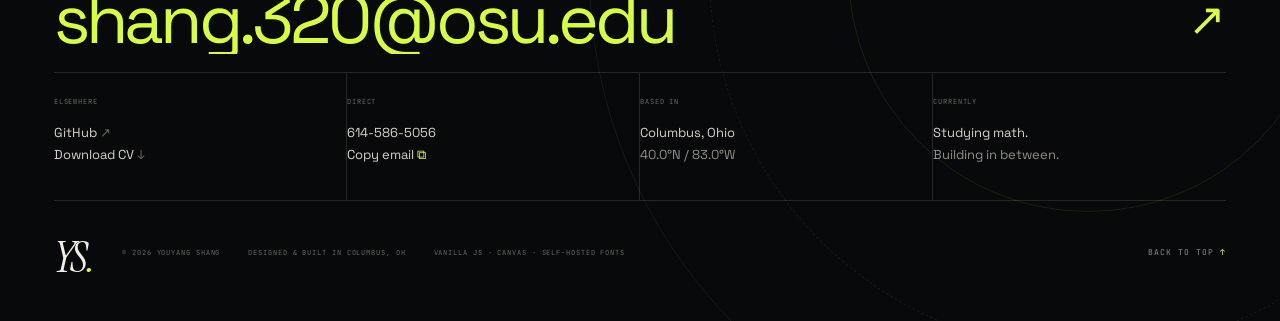
==== commit cc8a5590: "Correct Dimensional Adventure visuals and credits" ====
--- a/index.html
+++ b/index.html
@@ -331,14 +331,14 @@
             <div class="project__body">
               <div class="project__meta mono"><span>GAME / 2026</span><span>PROGRAMMER</span></div>
               <h3 class="project__title">Dimensional Adventure<span aria-hidden="true">↗</span></h3>
-              <p class="project__role">Programmer · Prefabs, Assets &amp; UI</p>
-              <p class="project__desc">A Unity 2D pixel-art GameJam world. I focused on gameplay programming, prefab creation and management, and the main menu + in-game UI that supports navigation.</p>
+              <p class="project__role">Programmer · UI Design</p>
+              <p class="project__desc">A Unity 2D pixel-art GameJam world by OSU Game Creation Club. I worked on gameplay and systems programming, and designed the main menu and in-game UI. The artwork and character sprites were made by the team.</p>
               <ul class="project__points">
-                <li>Gameplay systems and prefab pipeline</li>
-                <li>Main menu and in-game interface design</li>
-                <li>Built with a team at OSU Game Creation Club</li>
+                <li>Gameplay and systems programming</li>
+                <li>Main menu and in-game UI design</li>
+                <li>Artwork and sprites by the project team</li>
               </ul>
-              <div class="tags"><span>Unity</span><span>C#</span><span>GameJam</span><span>Pixel Art</span></div>
+              <div class="tags"><span>Unity</span><span>C#</span><span>GameJam</span><span>UI Design</span></div>
             </div>
           </article>
 
@@ -517,7 +517,7 @@
           </li>
           <li class="timeline__item reveal">
             <span class="timeline__date mono">2026.09</span>
-            <div class="timeline__body"><h3>Dimensional Adventure</h3><p>Programmer on a Unity 2D pixel-art GameJam project with OSU Game Creation Club.</p></div>
+            <div class="timeline__body"><h3>Dimensional Adventure</h3><p>Gameplay and UI programmer on a Unity 2D GameJam project with OSU Game Creation Club.</p></div>
             <span class="timeline__tag mono">GAME</span>
           </li>
           <li class="timeline__item reveal">
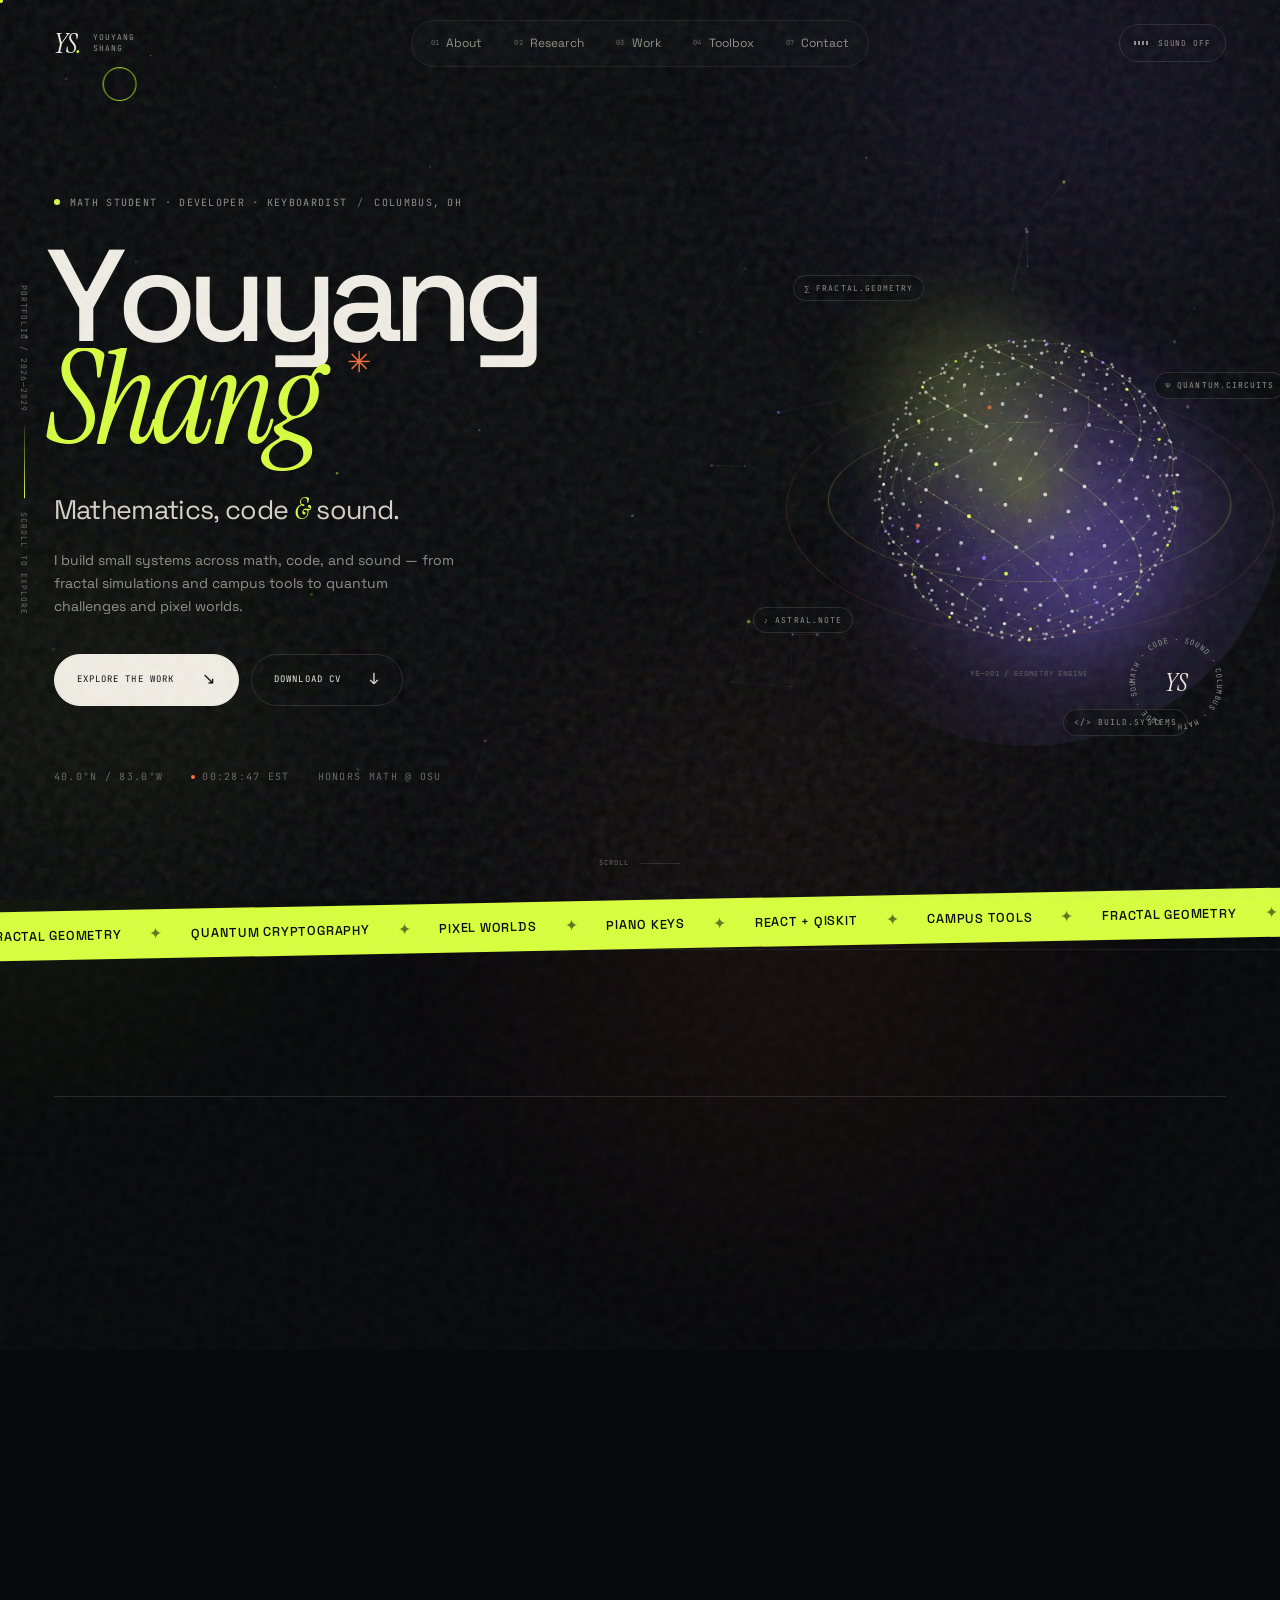
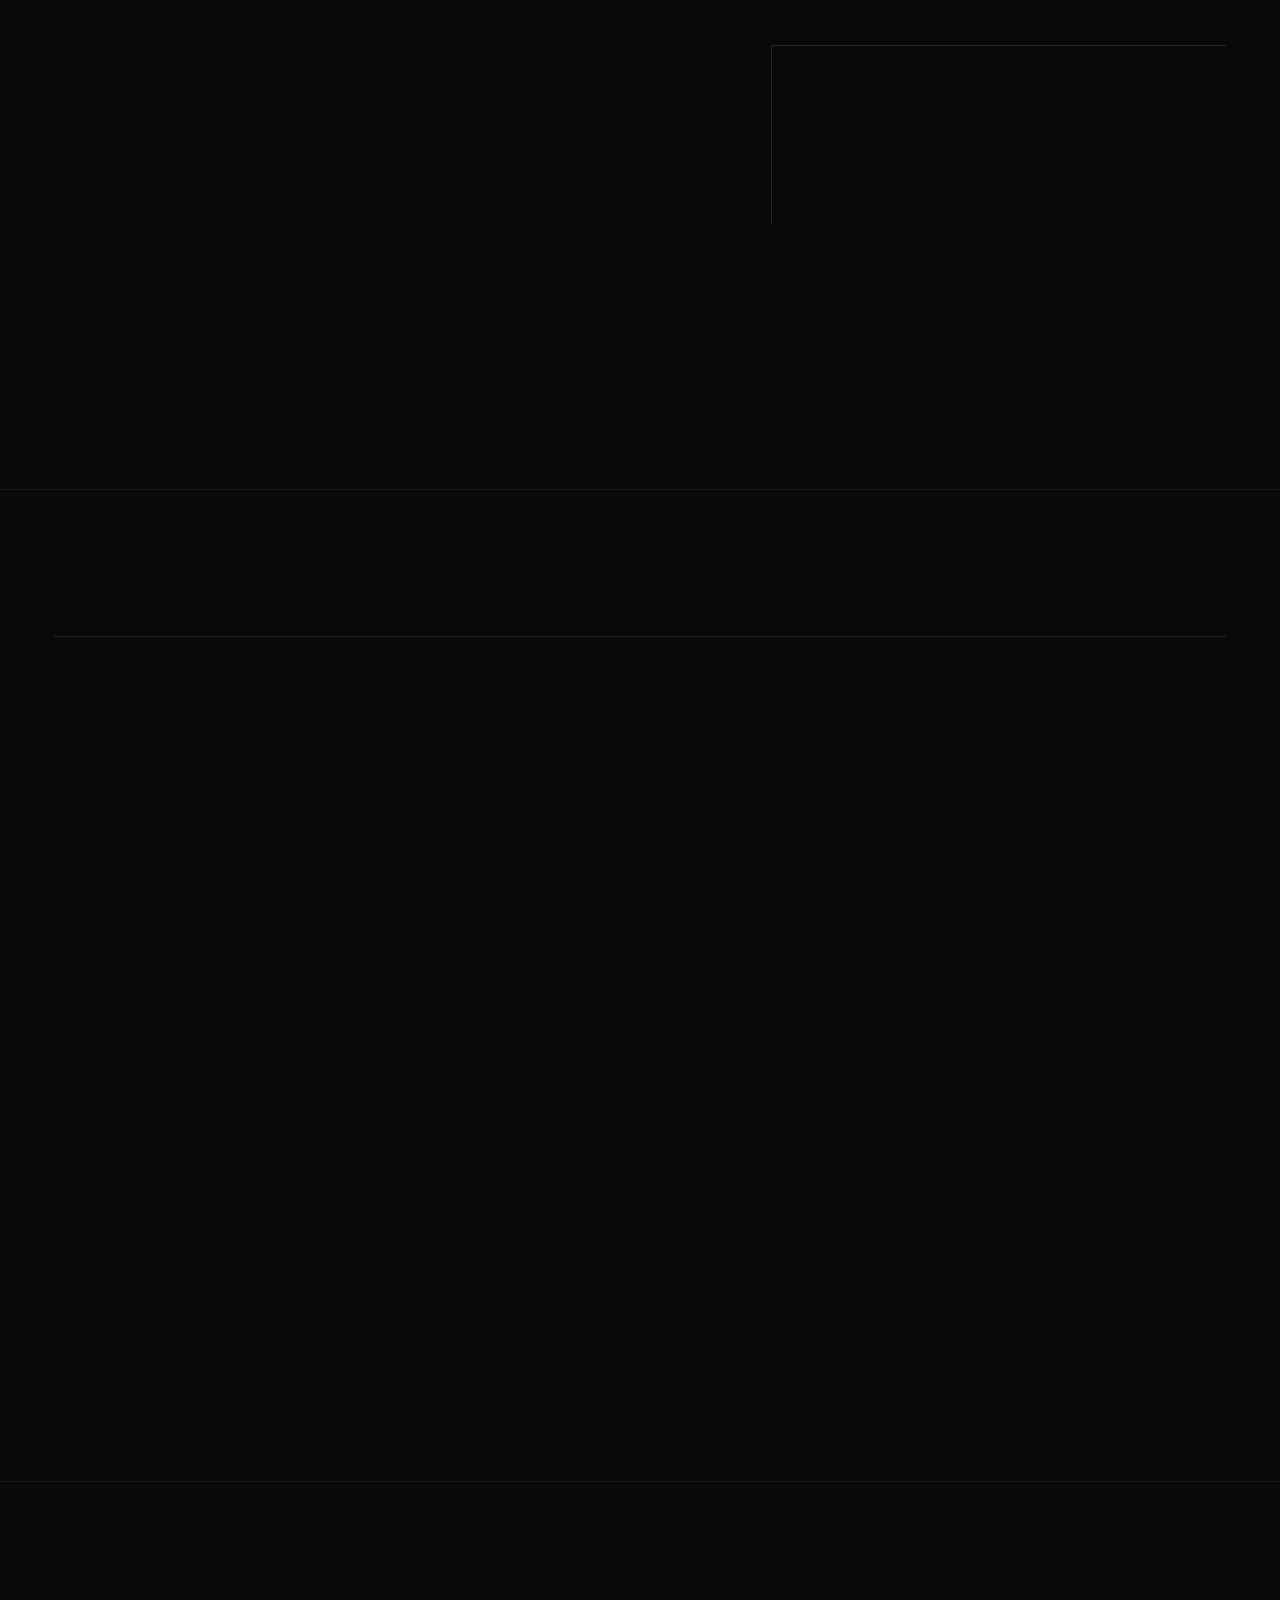
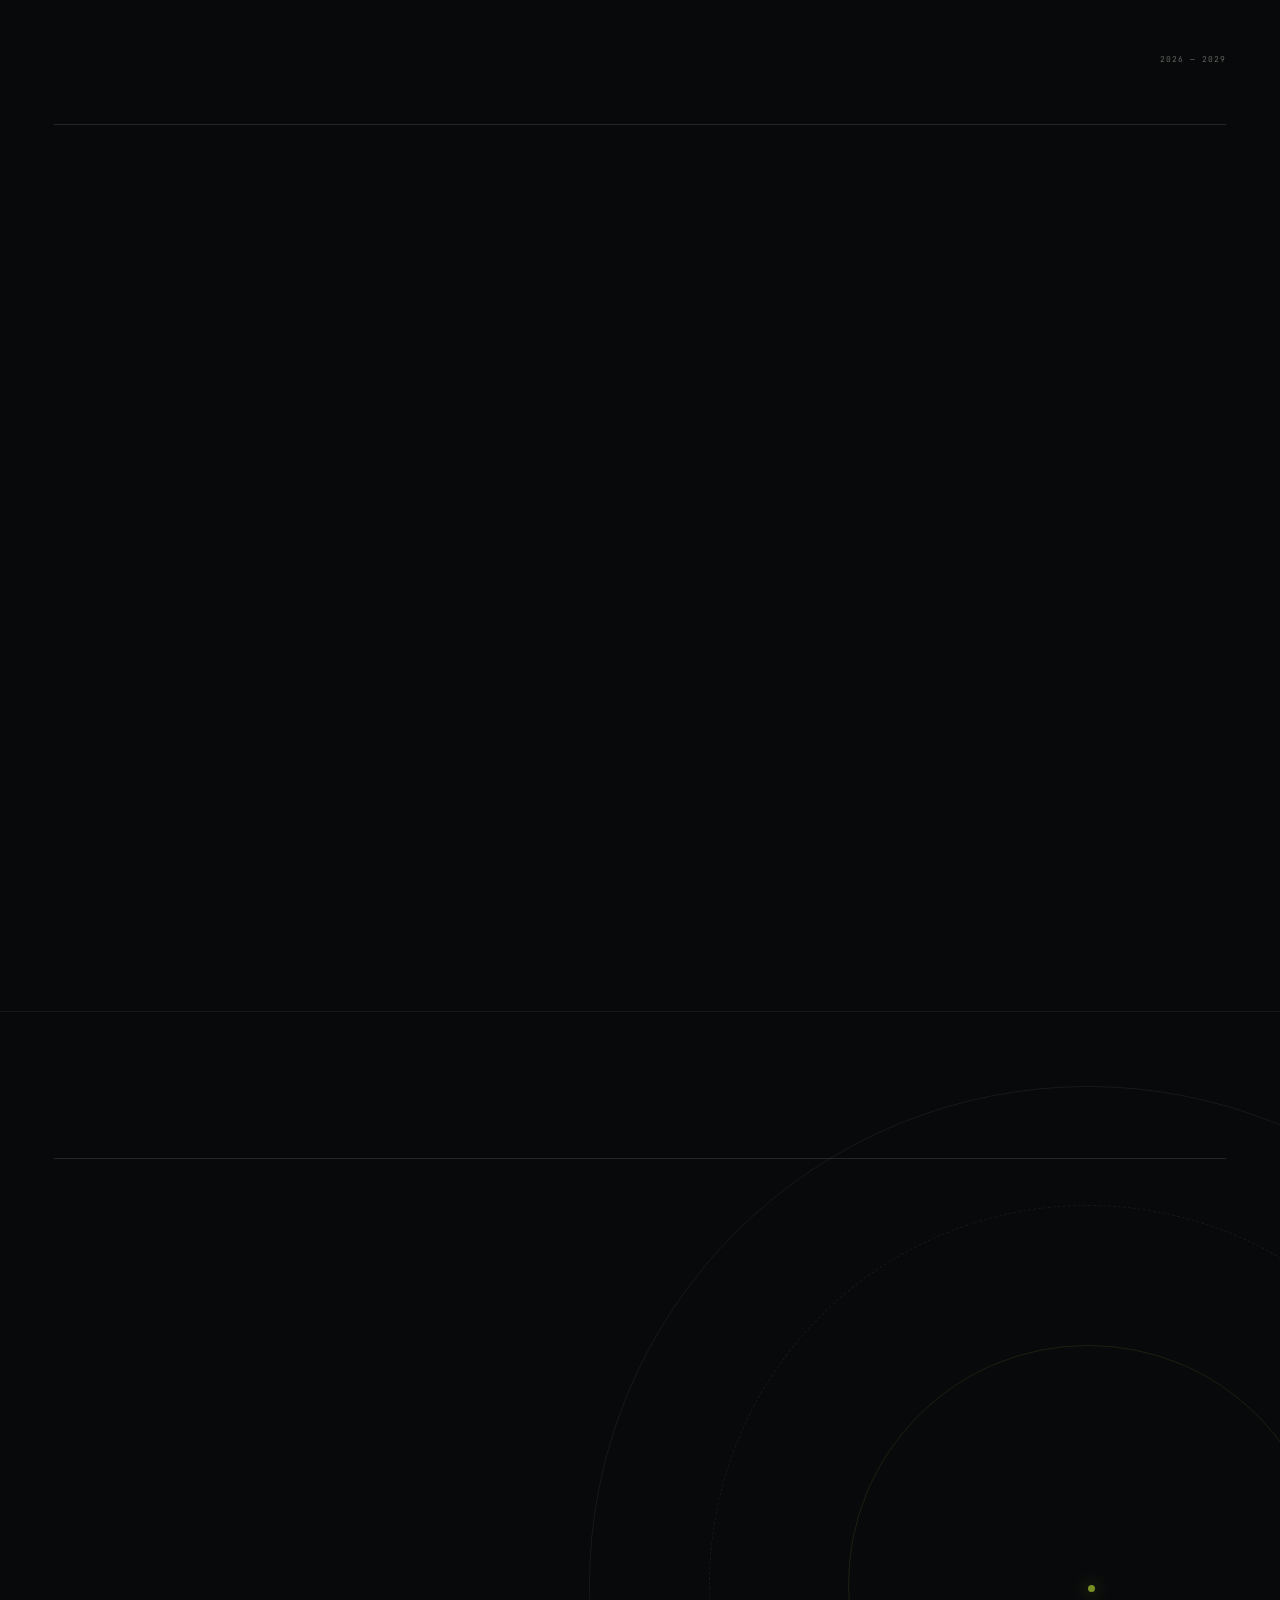
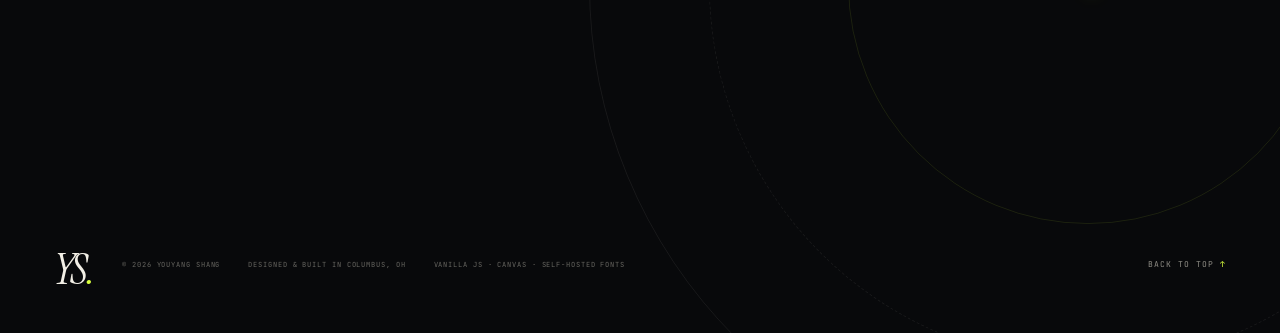
==== commit 28eba506: "Restore prefab and asset production credit" ====
--- a/index.html
+++ b/index.html
@@ -331,14 +331,14 @@
             <div class="project__body">
               <div class="project__meta mono"><span>GAME / 2026</span><span>PROGRAMMER</span></div>
               <h3 class="project__title">Dimensional Adventure<span aria-hidden="true">↗</span></h3>
-              <p class="project__role">Programmer · UI Design</p>
-              <p class="project__desc">A Unity 2D pixel-art GameJam world by OSU Game Creation Club. I worked on gameplay and systems programming, and designed the main menu and in-game UI. The artwork and character sprites were made by the team.</p>
+              <p class="project__role">Programmer · Prefabs, Assets &amp; UI</p>
+              <p class="project__desc">A Unity 2D pixel-art GameJam world by OSU Game Creation Club. I handled gameplay and systems programming, built prefabs and assets from the team's artwork, and designed the main menu and in-game UI. The original artwork was created by the team.</p>
               <ul class="project__points">
                 <li>Gameplay and systems programming</li>
+                <li>Prefabs and assets built from team artwork</li>
                 <li>Main menu and in-game UI design</li>
-                <li>Artwork and sprites by the project team</li>
               </ul>
-              <div class="tags"><span>Unity</span><span>C#</span><span>GameJam</span><span>UI Design</span></div>
+              <div class="tags"><span>Unity</span><span>C#</span><span>GameJam</span><span>Prefabs</span><span>UI Design</span></div>
             </div>
           </article>
 
@@ -517,7 +517,7 @@
           </li>
           <li class="timeline__item reveal">
             <span class="timeline__date mono">2026.09</span>
-            <div class="timeline__body"><h3>Dimensional Adventure</h3><p>Gameplay and UI programmer on a Unity 2D GameJam project with OSU Game Creation Club.</p></div>
+            <div class="timeline__body"><h3>Dimensional Adventure</h3><p>Programmer on gameplay, prefabs, assets, and UI for a Unity 2D GameJam project with OSU Game Creation Club.</p></div>
             <span class="timeline__tag mono">GAME</span>
           </li>
           <li class="timeline__item reveal">
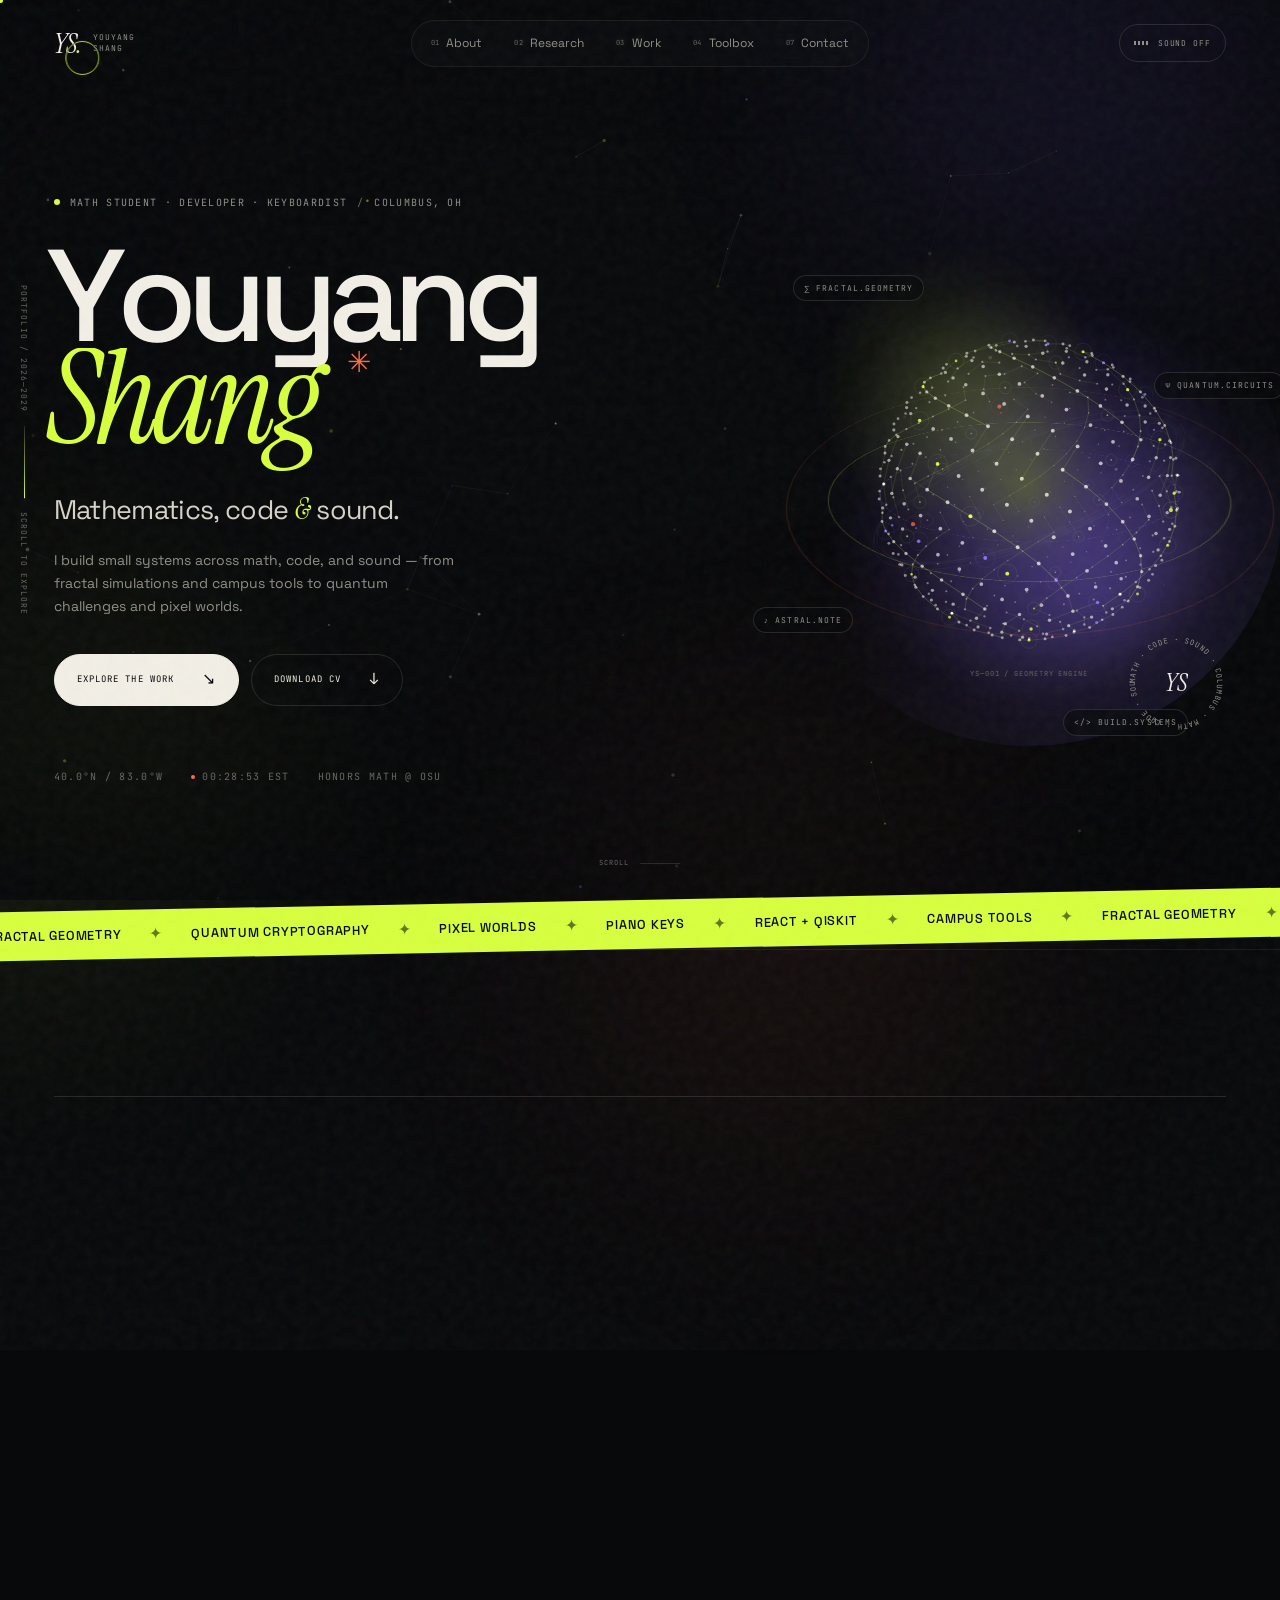
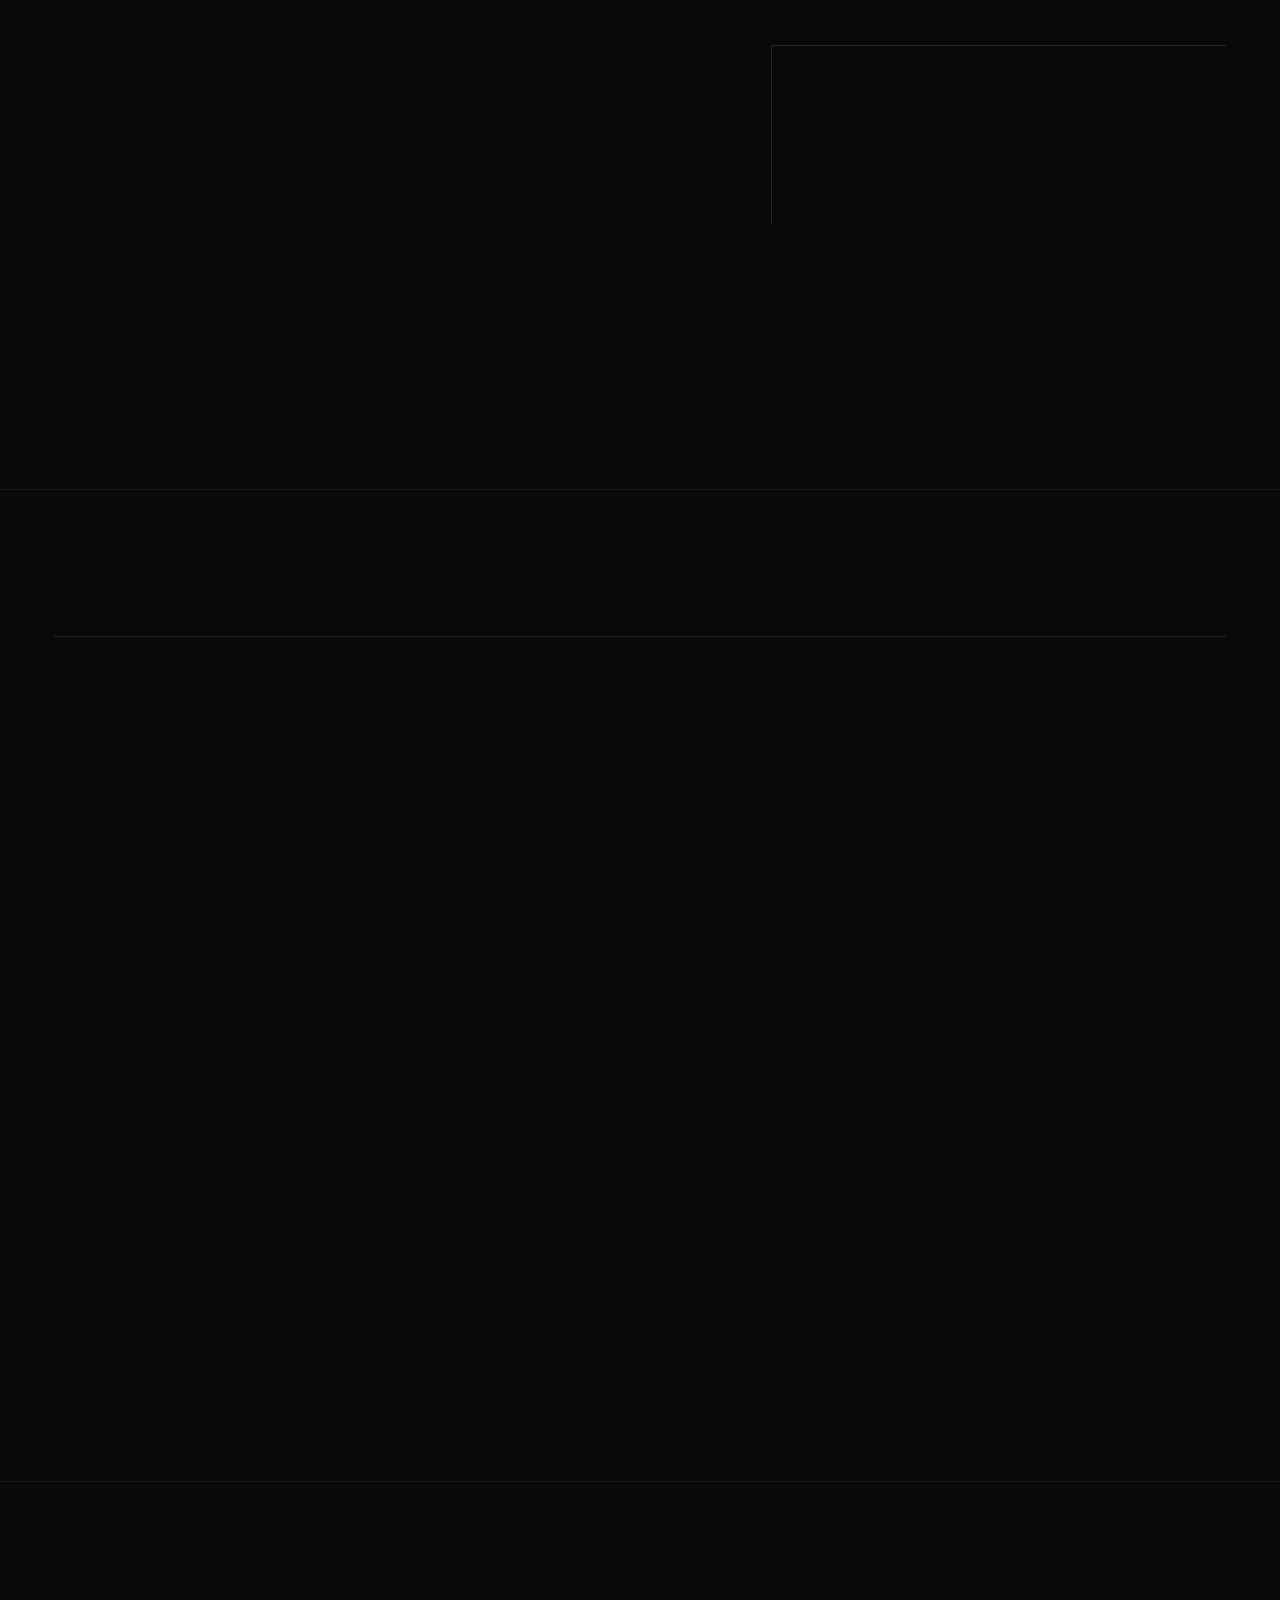
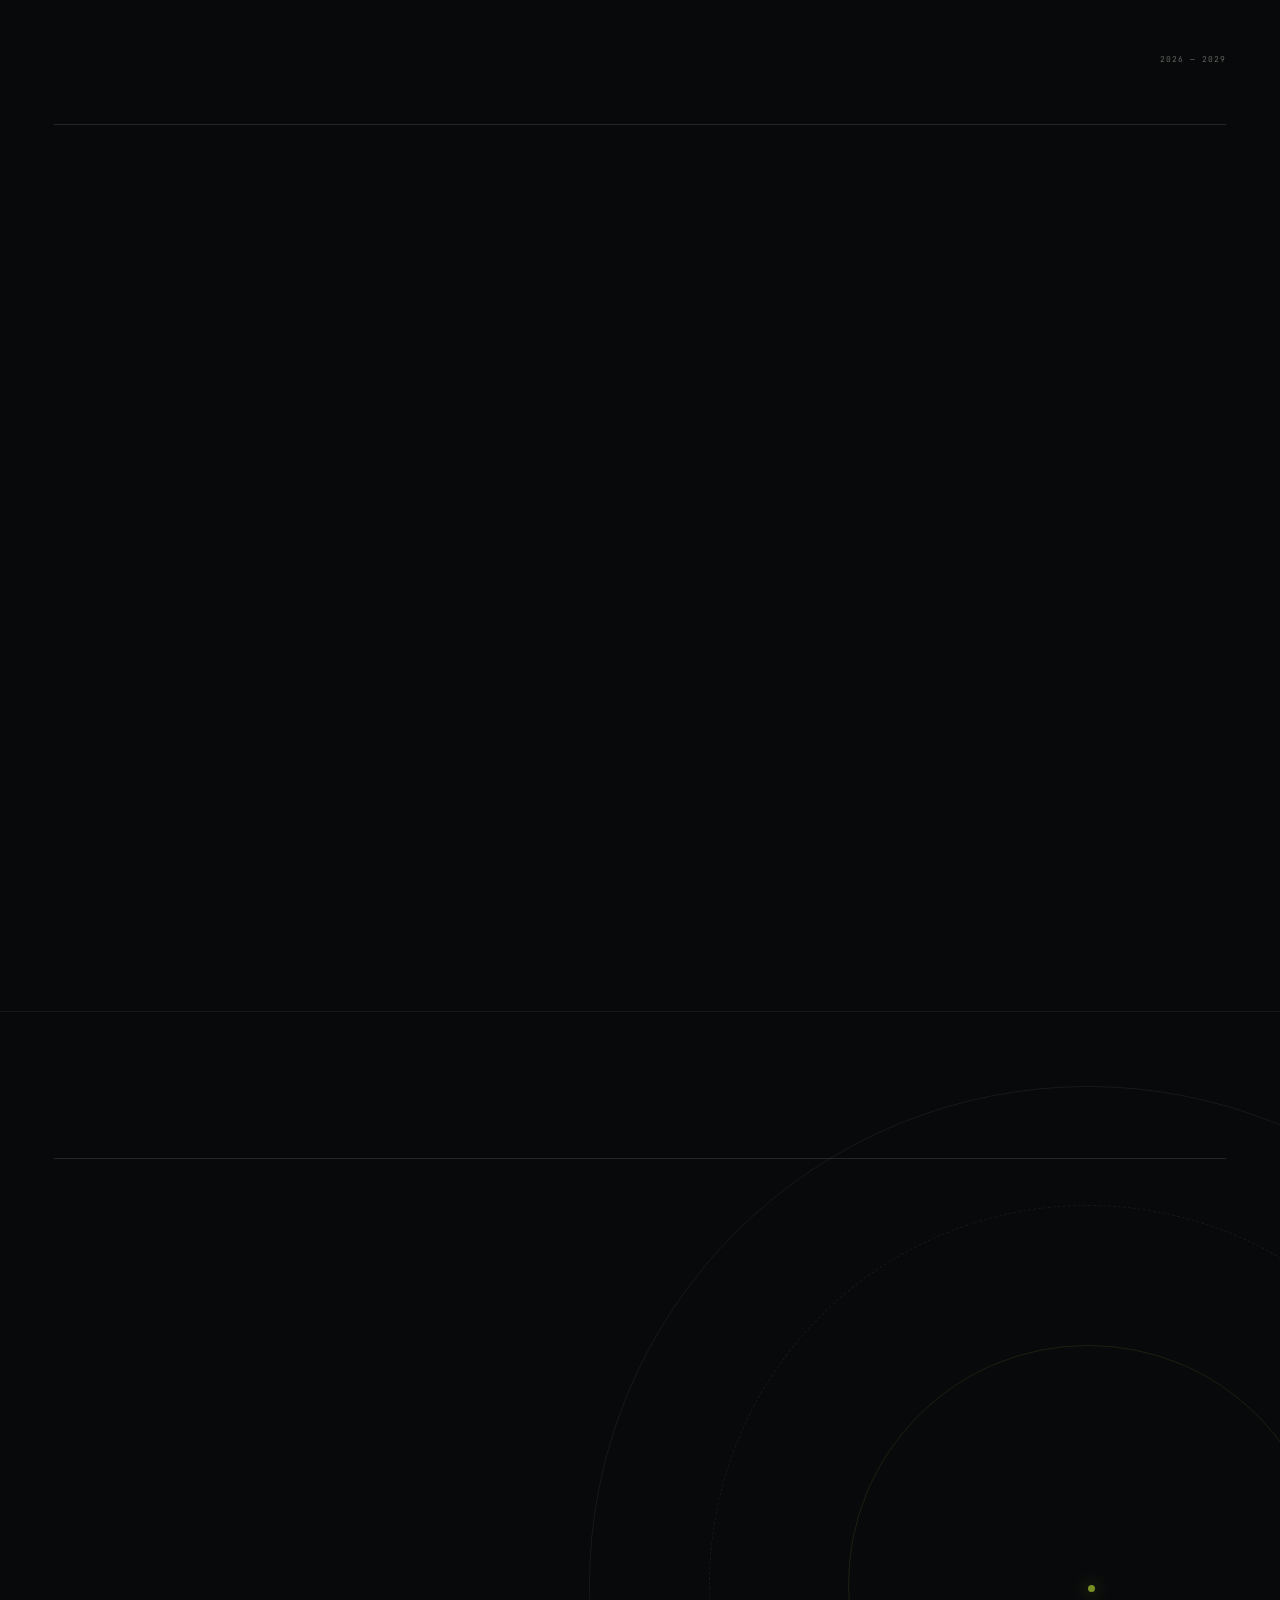
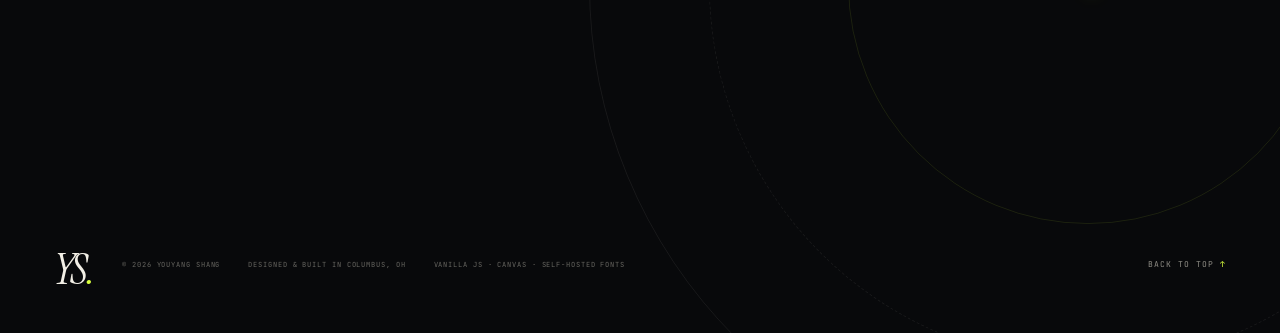
==== commit 73a33505: "Use provided snake sprite directly" ====
--- a/index.html
+++ b/index.html
@@ -323,7 +323,7 @@
 
           <article class="project project--game reveal" data-cursor="CASE 02">
             <div class="project__media">
-              <canvas id="pixel-canvas" aria-label="Animated pixel-art night landscape with a small character"></canvas>
+              <canvas id="pixel-canvas" aria-label="Animated gameplay scene with the team's snake character in a brick-wall level"></canvas>
               <div class="project__media-top mono"><span>AUTUMN GAMEJAM 2026</span><span>UNITY 2D</span></div>
               <div class="project__media-bottom mono"><span>OSU GAME CREATION CLUB</span><span>SEP 2026</span></div>
               <span class="project__index" aria-hidden="true">02</span>
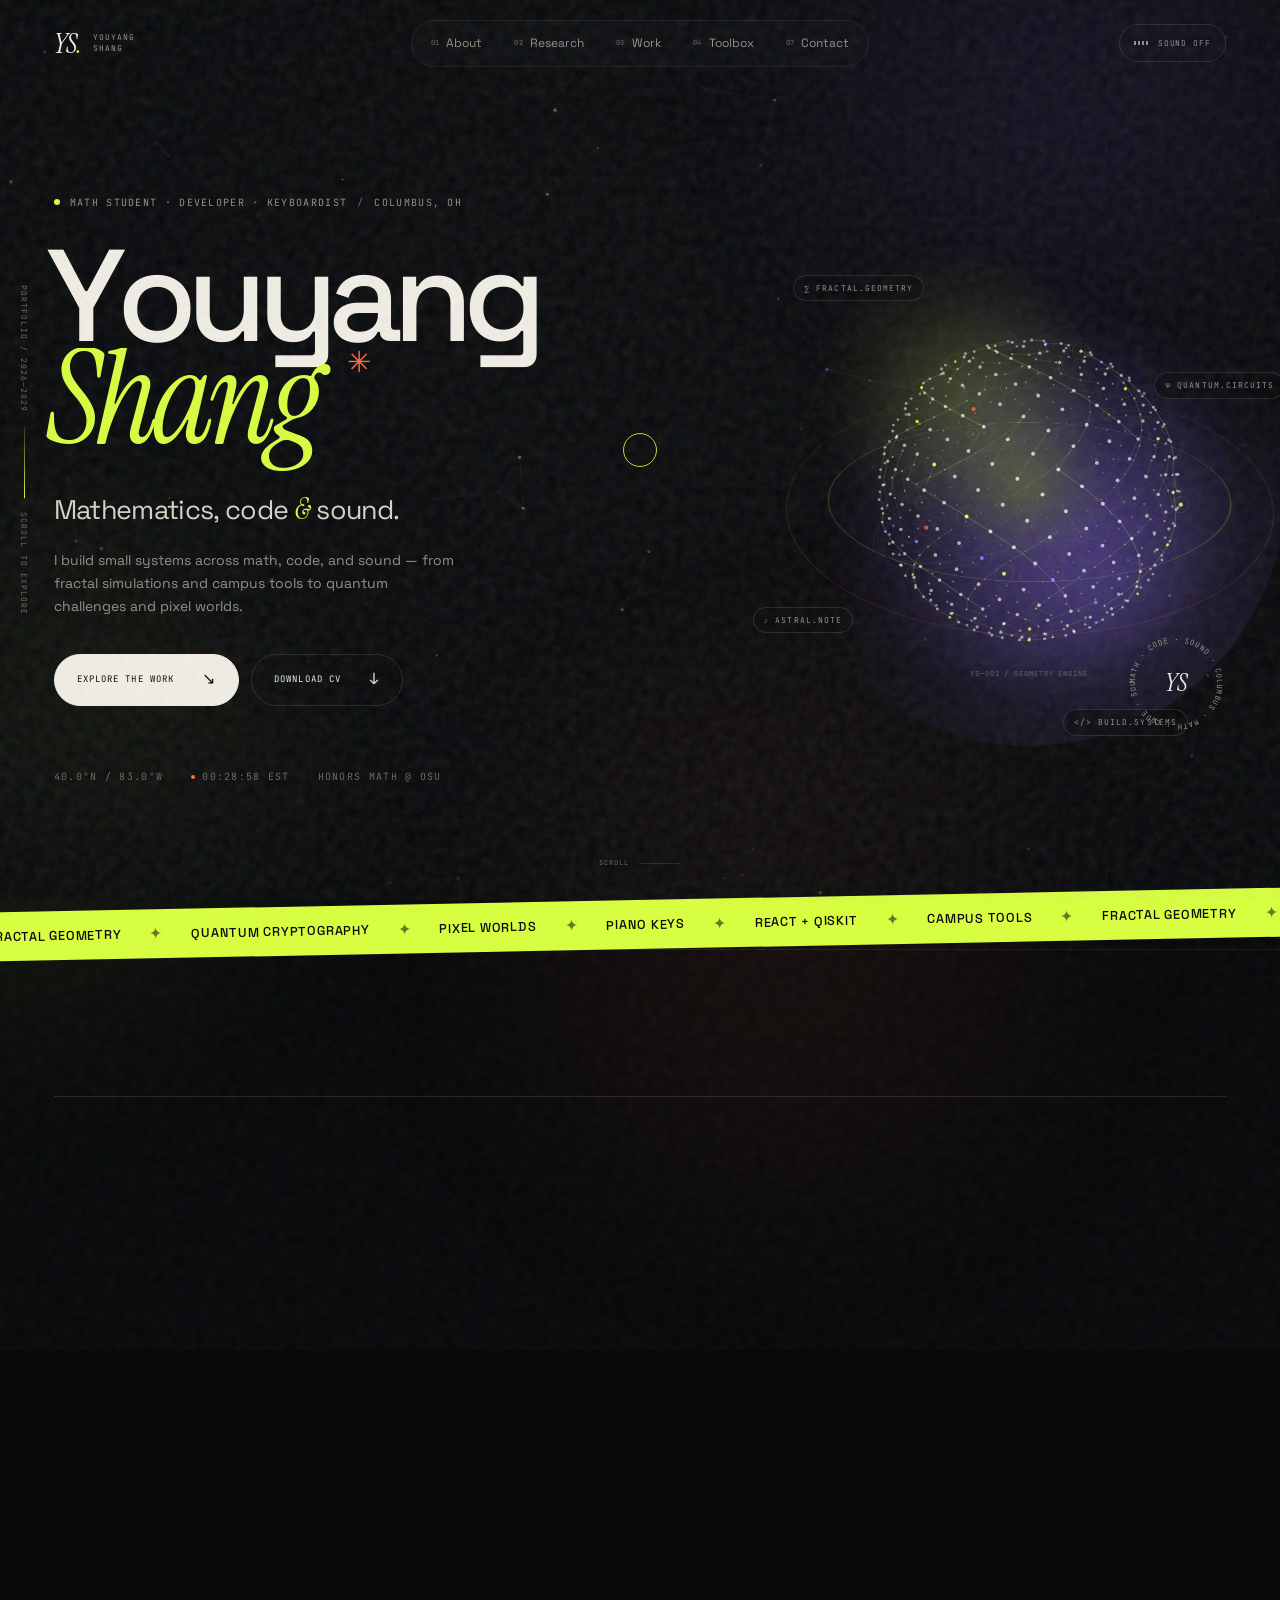
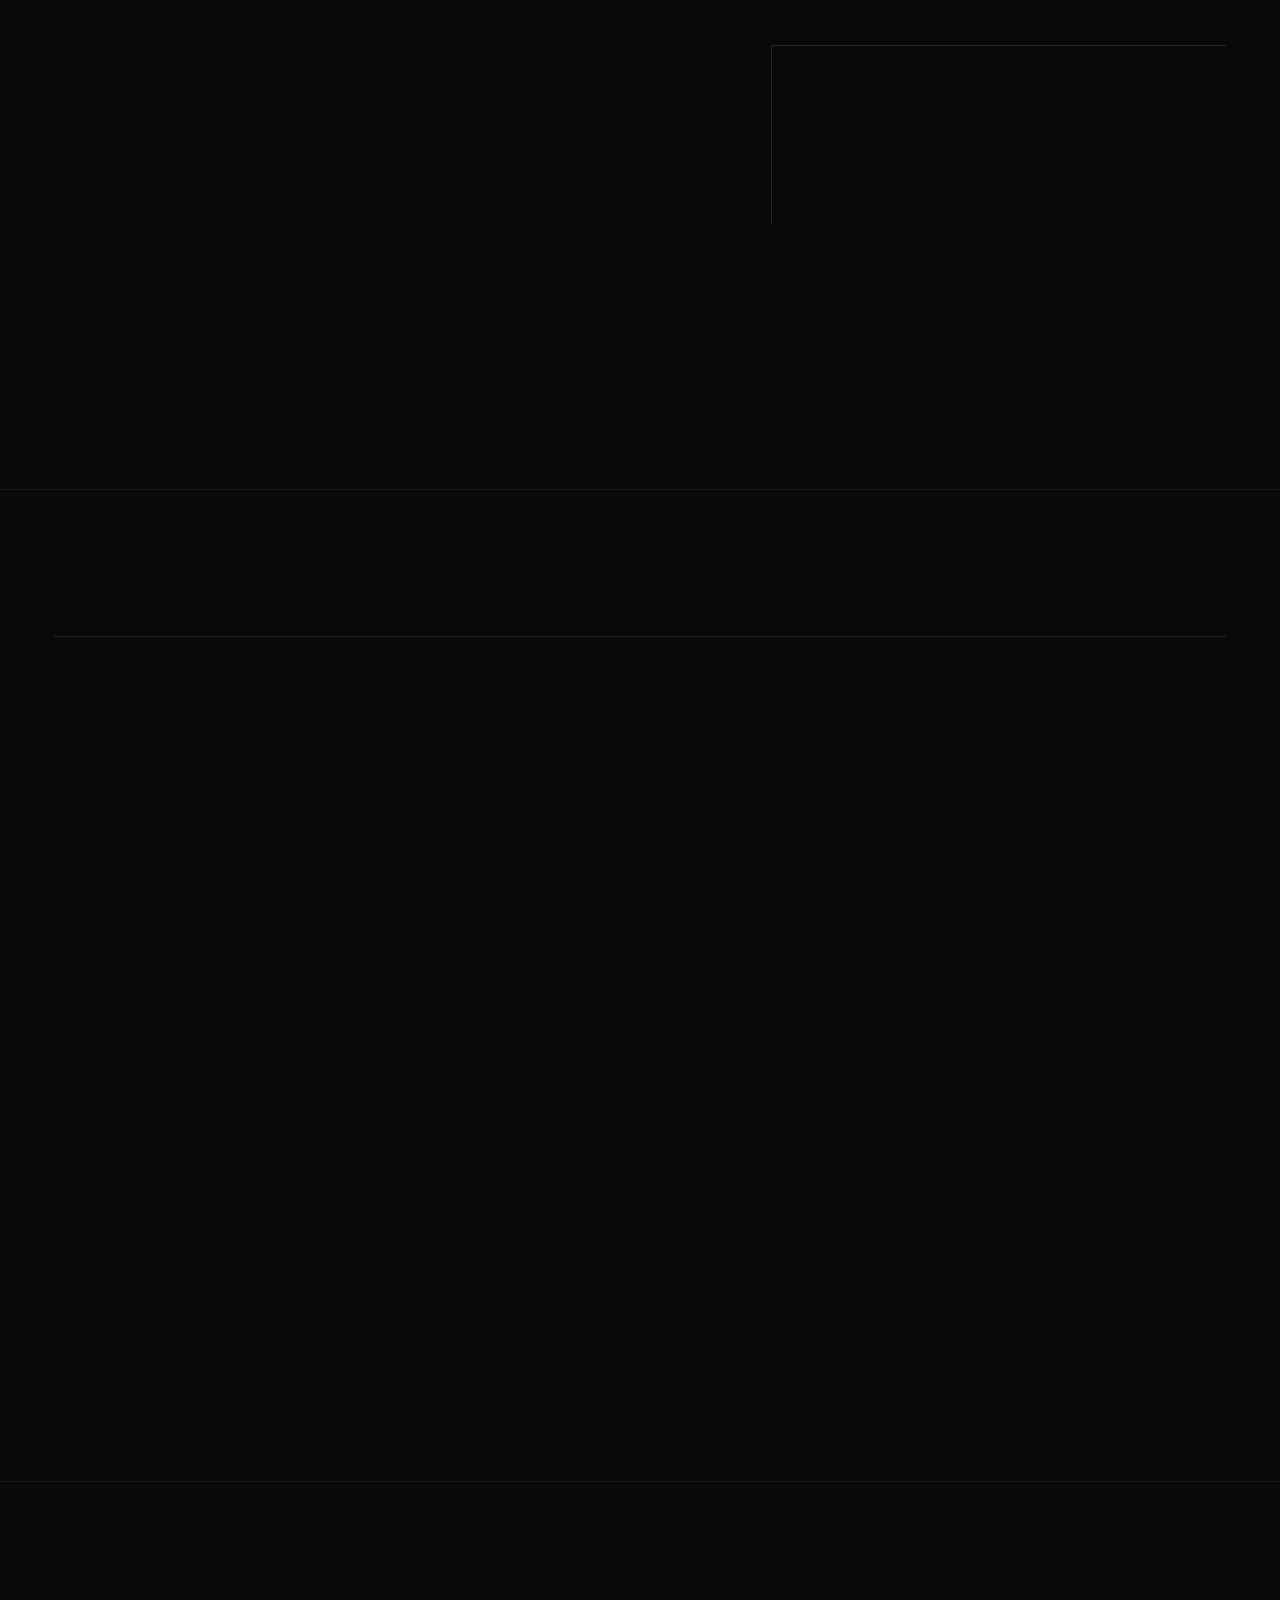
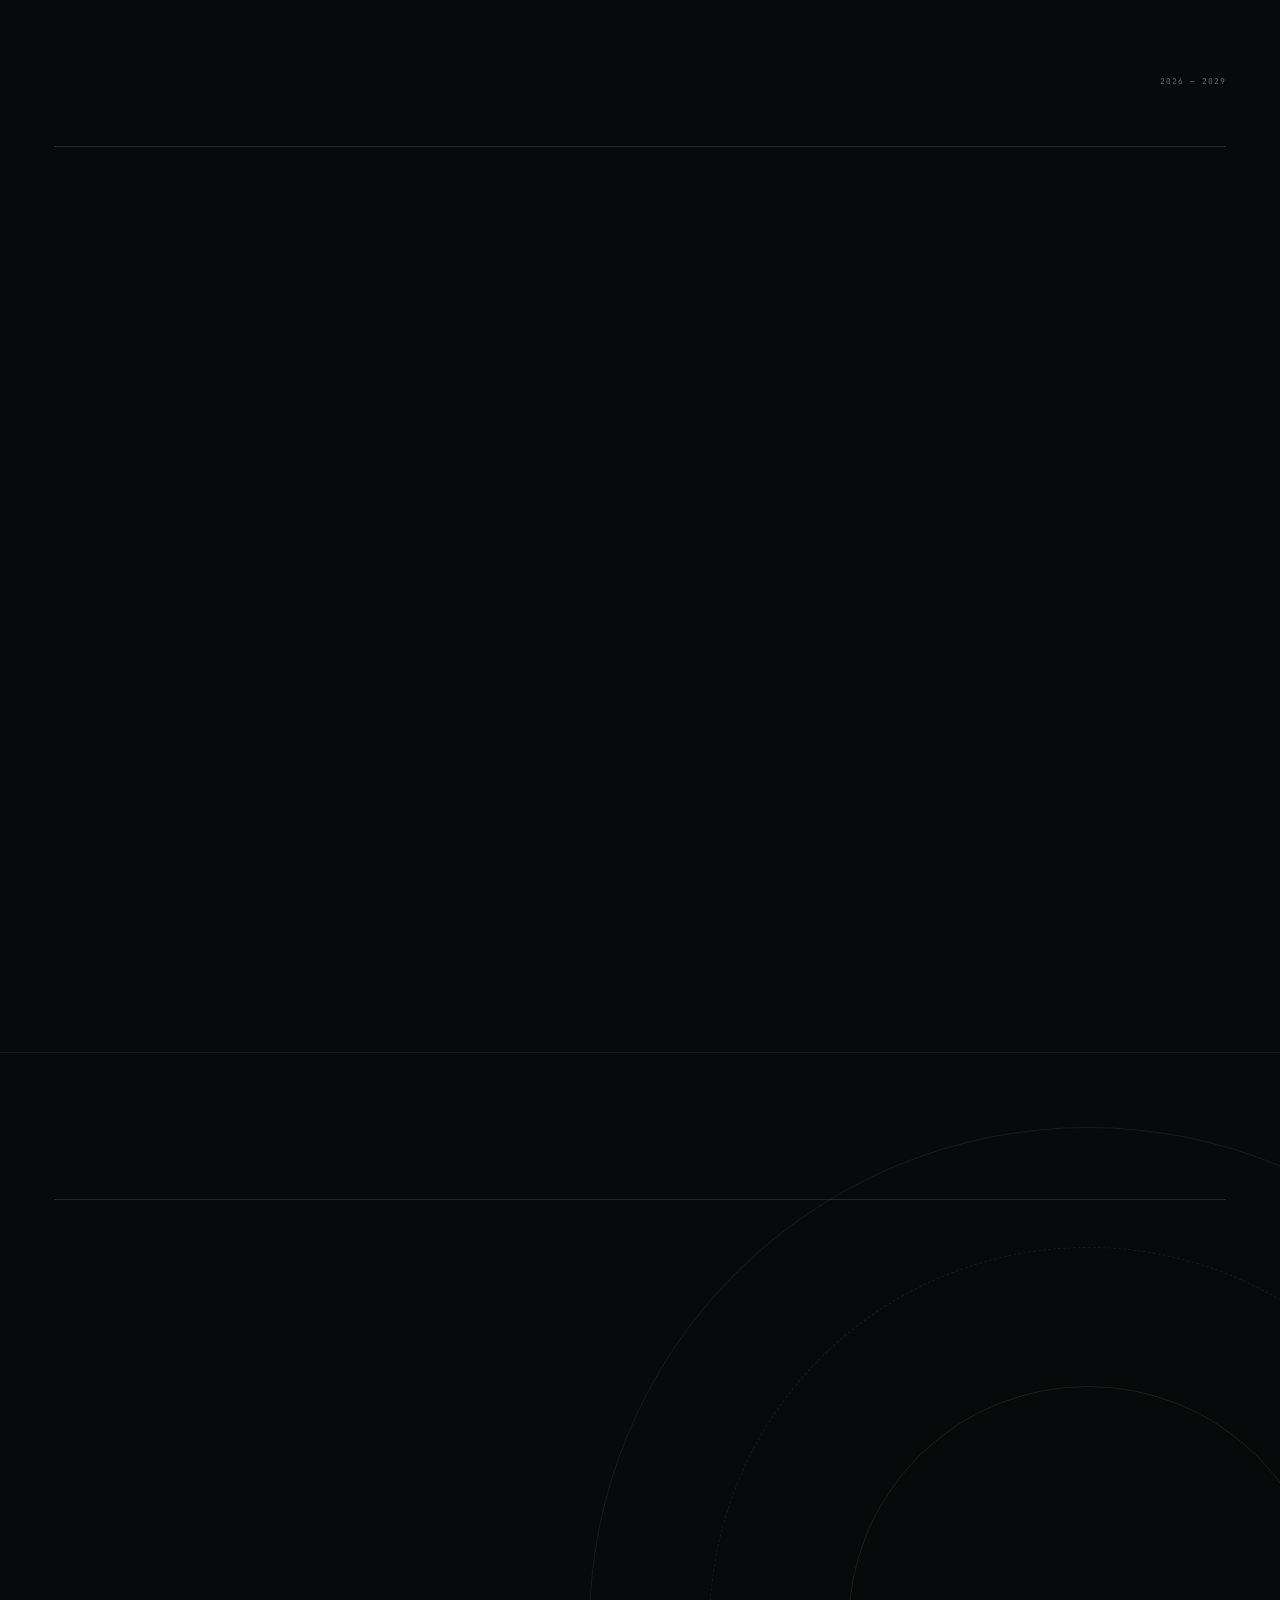
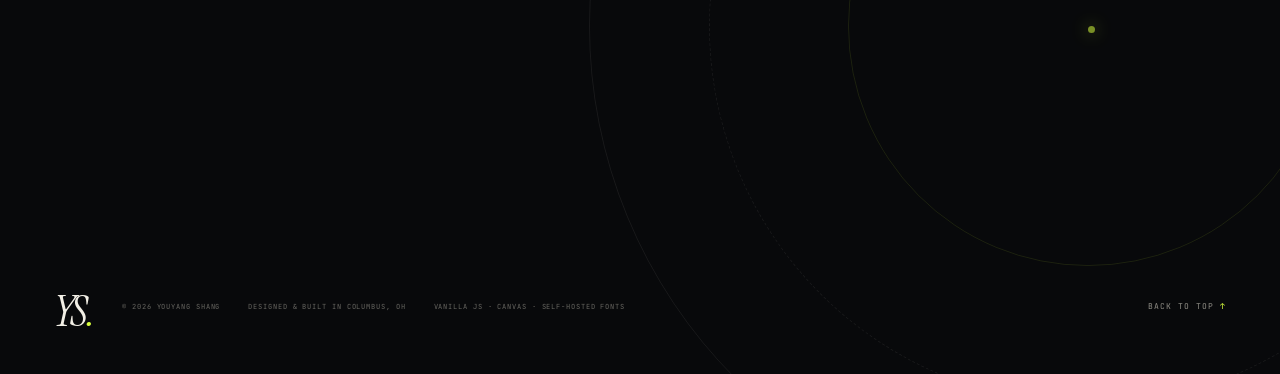
==== commit efccd2b9: "Add 1st place Quantum Cryptography award" ====
--- a/index.html
+++ b/index.html
@@ -345,16 +345,17 @@
           <article class="project project--quantum reveal" data-cursor="CASE 03">
             <div class="project__media">
               <canvas id="quantum-canvas" aria-label="Animated quantum sphere with orbiting particles and encryption keys"></canvas>
-              <div class="project__media-top mono"><span>QISKIT FALL FEST 2026</span><span>10 FILES LOCKED</span></div>
+              <div class="project__media-top mono"><span>QISKIT FALL FEST 2026</span><span>1ST PLACE</span></div>
               <div class="project__media-bottom mono"><span>IBM QISKIT</span><span>NOV 2026</span></div>
               <span class="project__index" aria-hidden="true">03</span>
             </div>
             <div class="project__body">
-              <div class="project__meta mono"><span>QUANTUM / 2026</span><span>PROGRAMMER</span></div>
+              <div class="project__meta mono"><span>QUANTUM / 2026</span><span>1ST PLACE</span></div>
               <h3 class="project__title">Quantum Cryptograph<span aria-hidden="true">↗</span></h3>
-              <p class="project__role">Programmer · Qiskit Fall Fest</p>
-              <p class="project__desc">A quantum cryptography challenge: recover encryption keys and decrypt 10 locked files. I built the post-processing and decryption workflow that turned circuit outputs into valid keys, then verified the solutions against official tests.</p>
+              <p class="project__role">Programmer · 1st Place · Qiskit Fall Fest</p>
+              <p class="project__desc">1st place in the Quantum Cryptography challenge at Qiskit Fall Fest 2026. I recovered encryption keys and decrypted 10 locked files, building the post-processing and decryption workflow that turned circuit outputs into valid keys and verifying solutions against official tests.</p>
               <ul class="project__points">
+                <li>Awarded 1st place in the Quantum Cryptography challenge</li>
                 <li>Circuit outputs converted into working decryption keys</li>
                 <li>Solutions verified through official tests and randomized trials</li>
                 <li>Managed final code packaging and submission</li>
@@ -527,7 +528,7 @@
           </li>
           <li class="timeline__item reveal">
             <span class="timeline__date mono">2026.11</span>
-            <div class="timeline__body"><h3>Quantum Cryptograph</h3><p>Qiskit Fall Fest challenge: recover keys, decrypt 10 files, verify the circuits.</p></div>
+            <div class="timeline__body"><h3>Quantum Cryptograph</h3><p>Qiskit Fall Fest challenge: recovered keys, decrypted 10 files, and placed 1st in Quantum Cryptography.</p></div>
             <span class="timeline__tag mono">QUANTUM</span>
           </li>
           <li class="timeline__item reveal">
